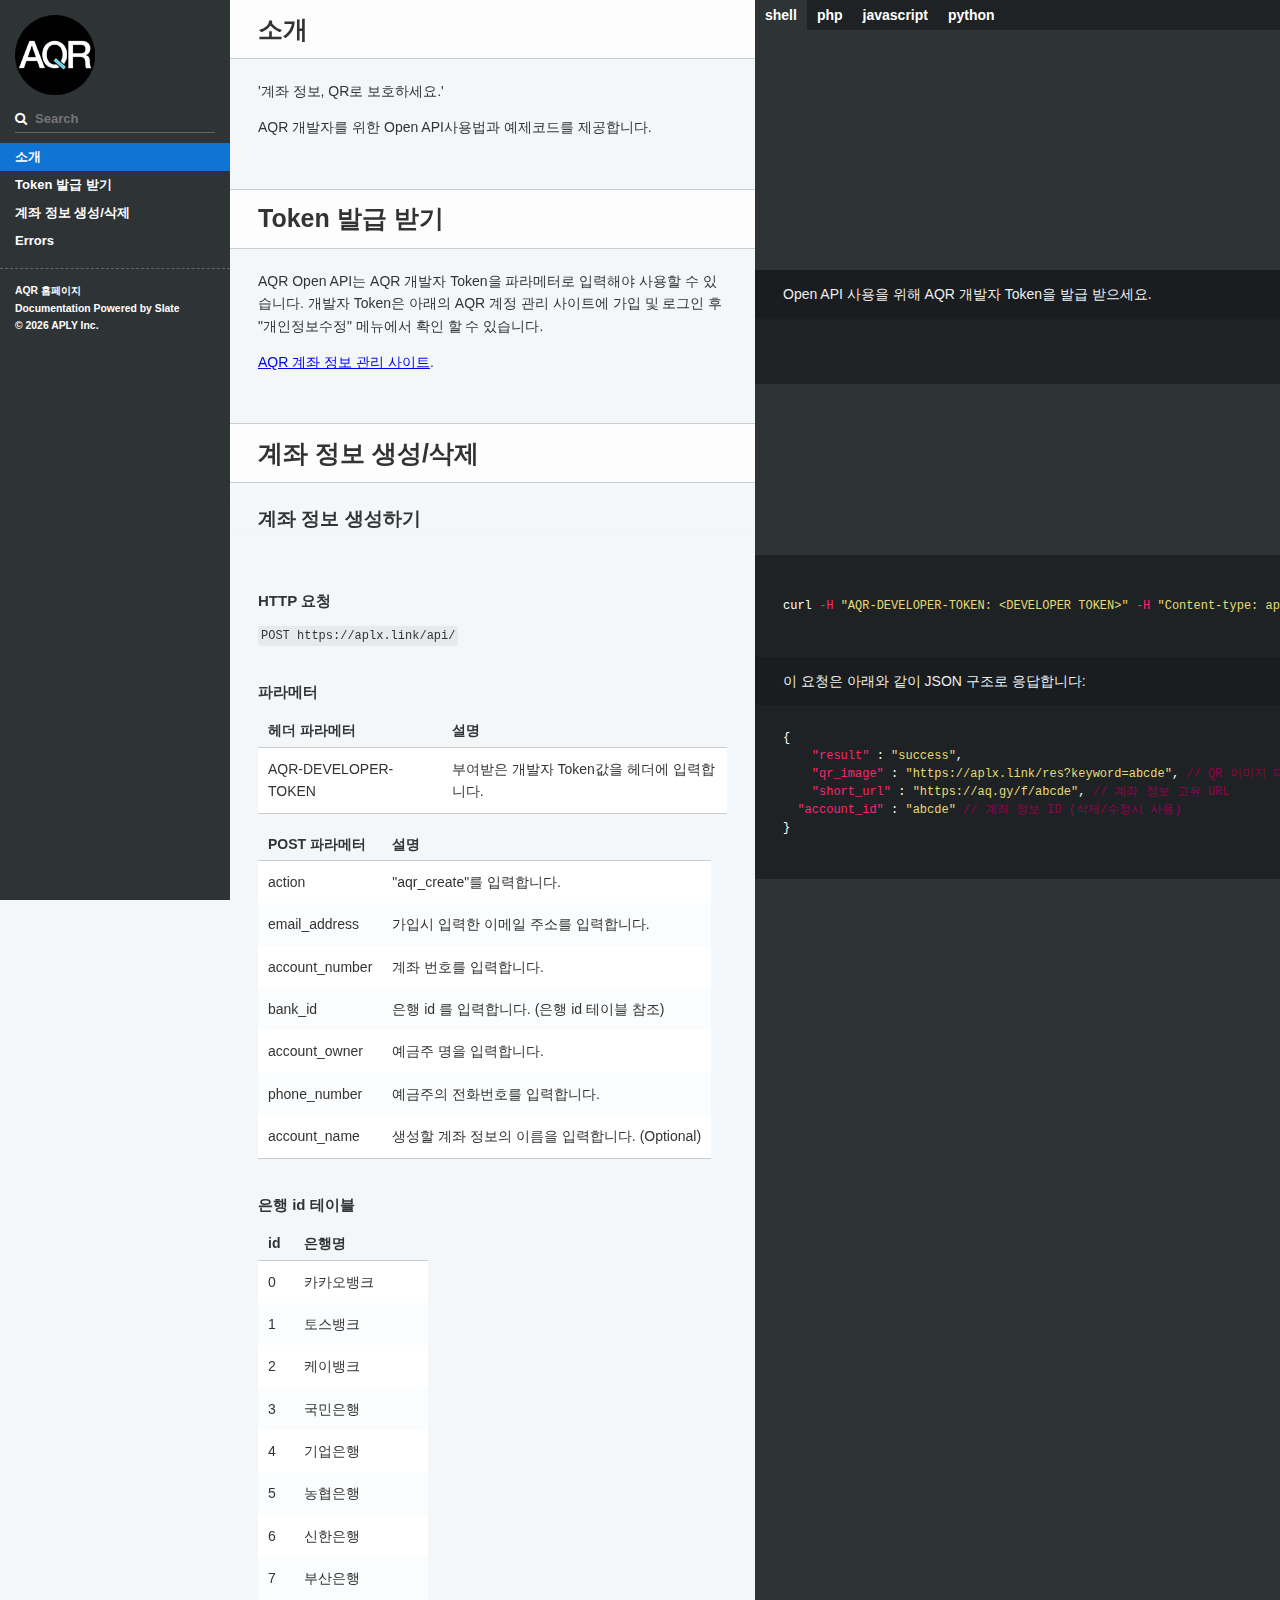
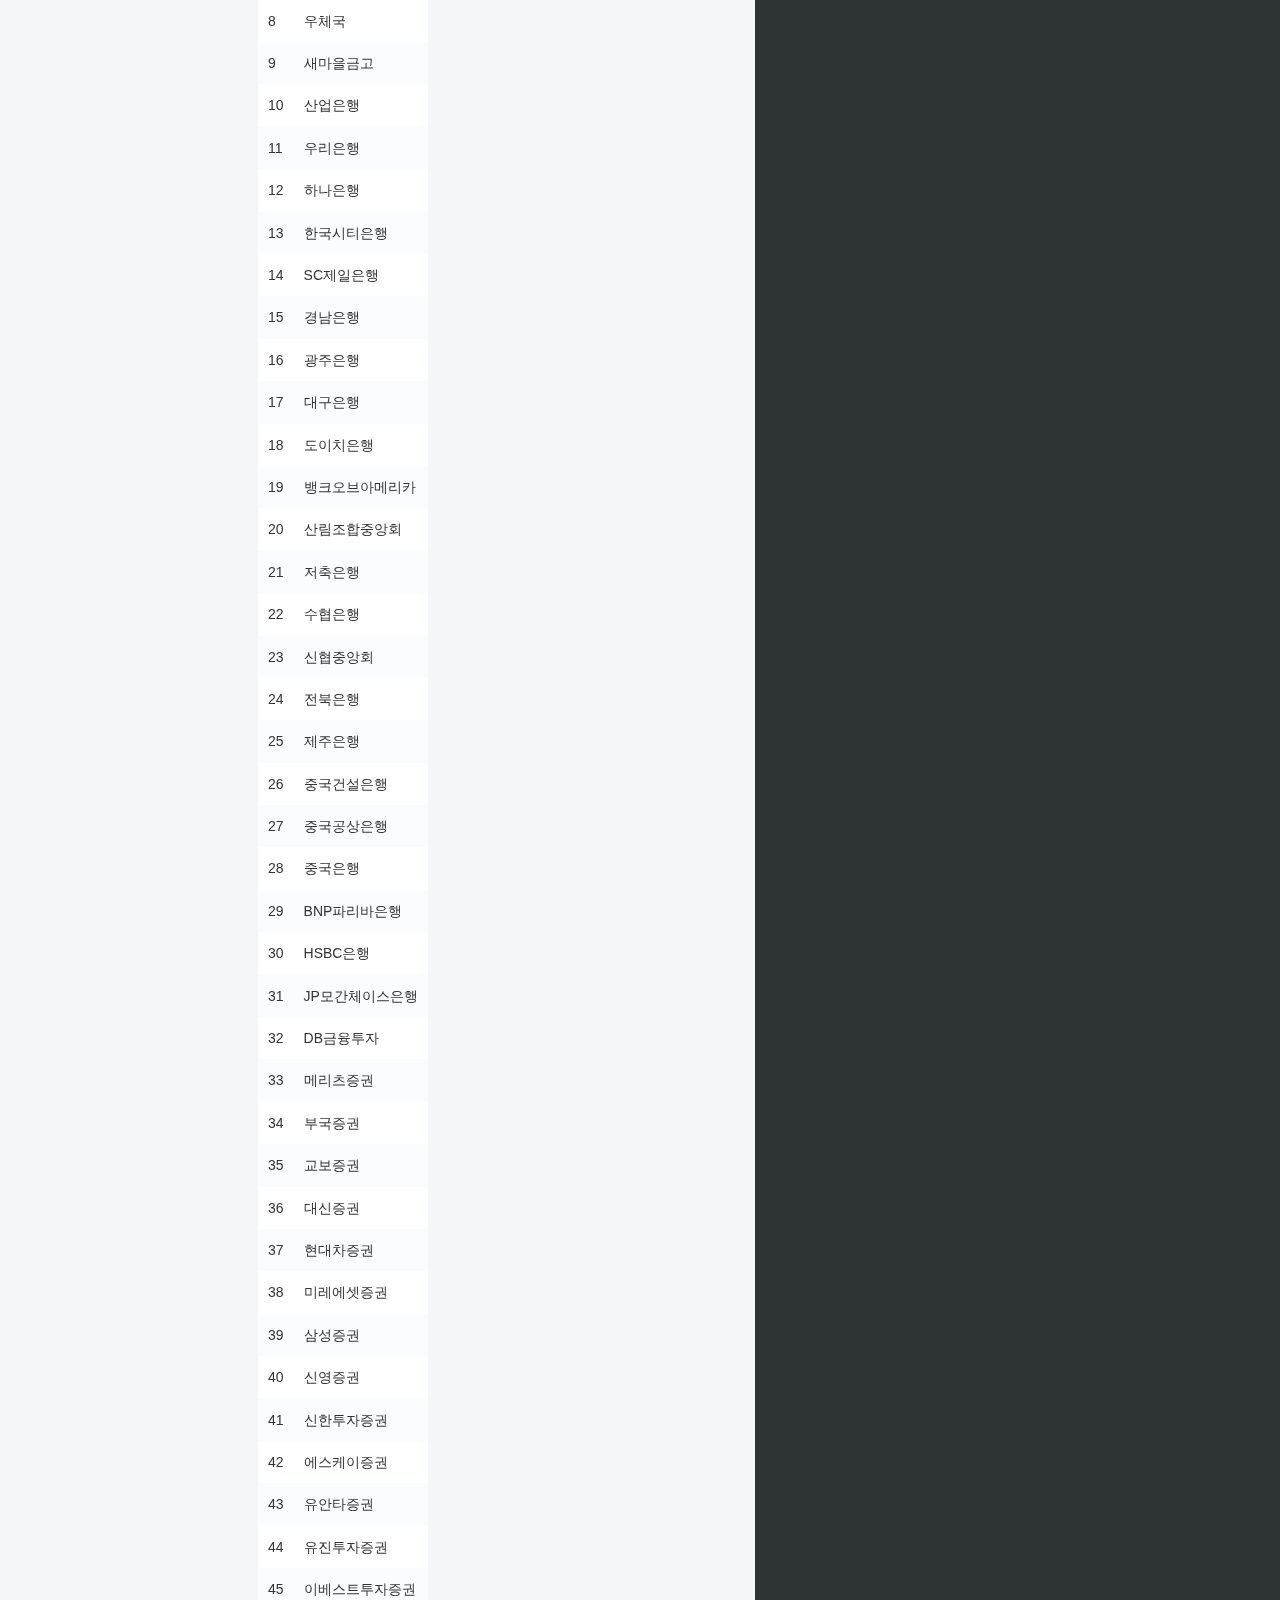
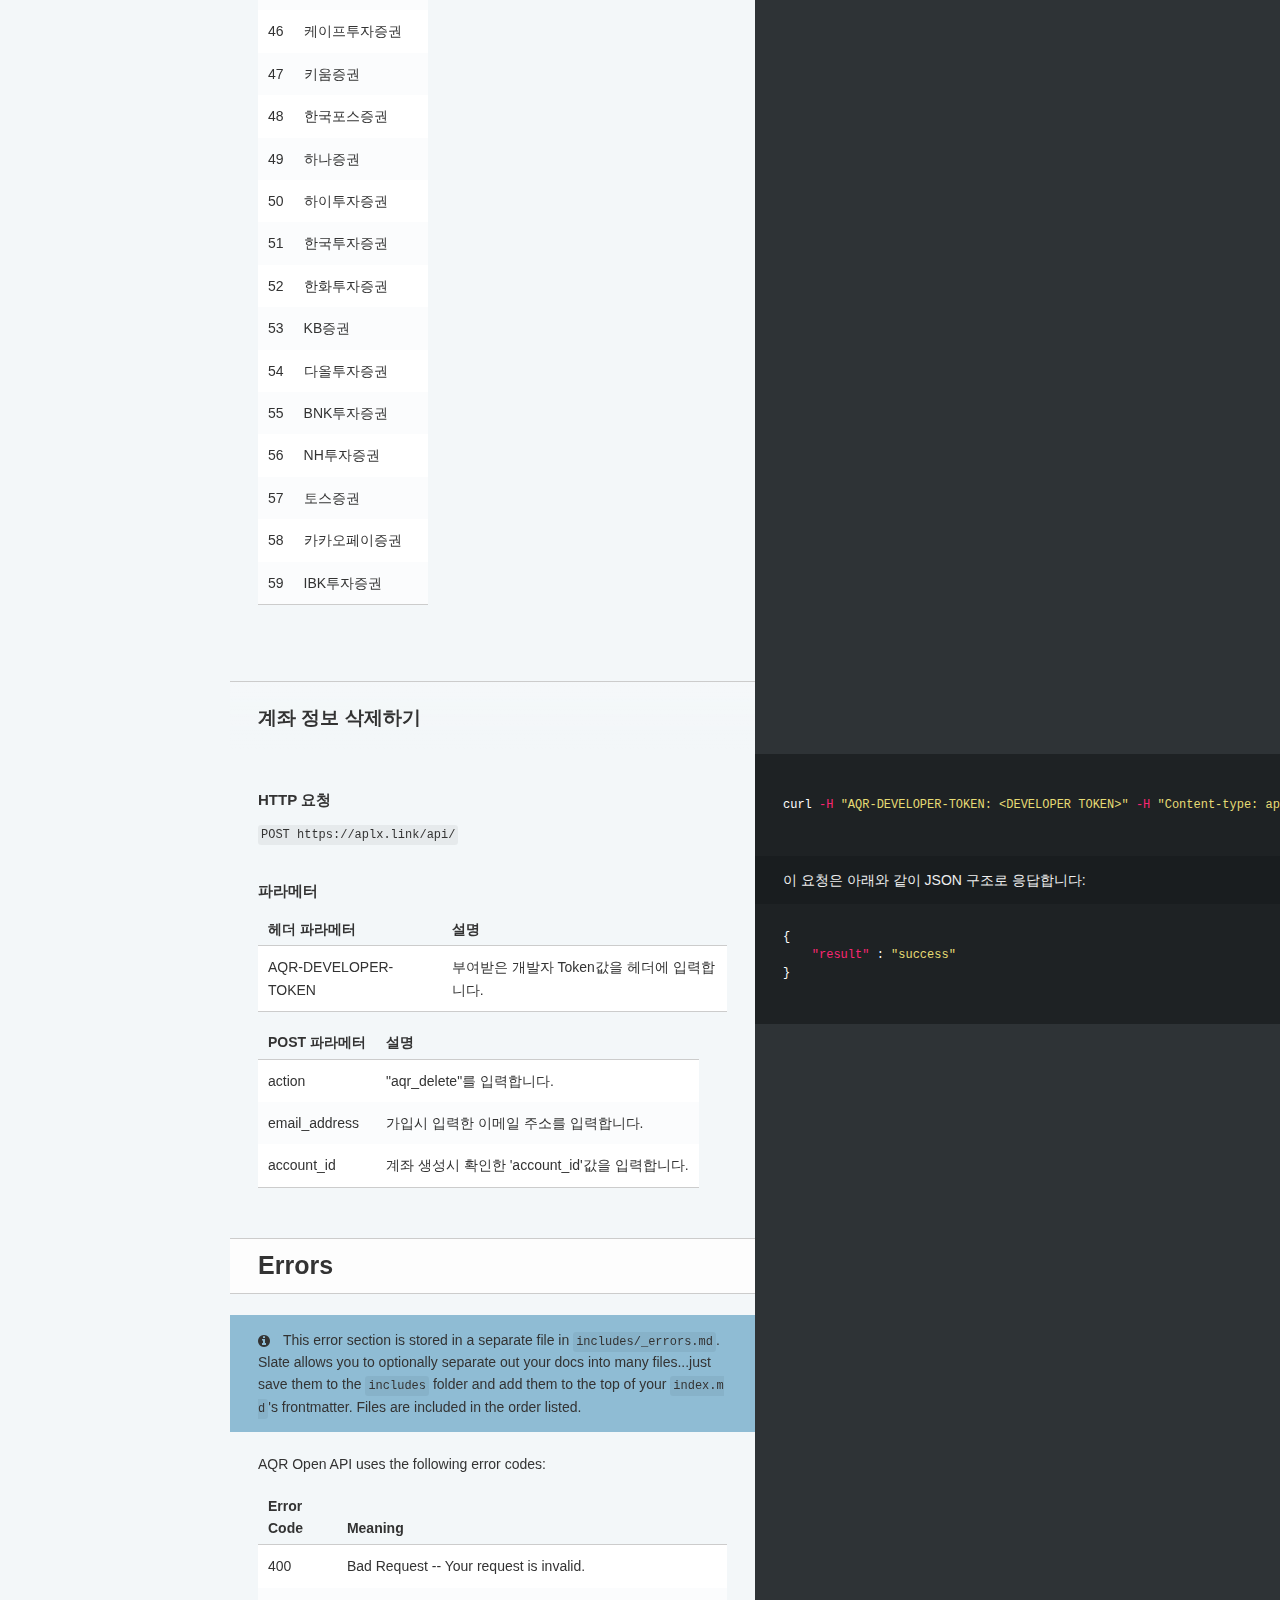
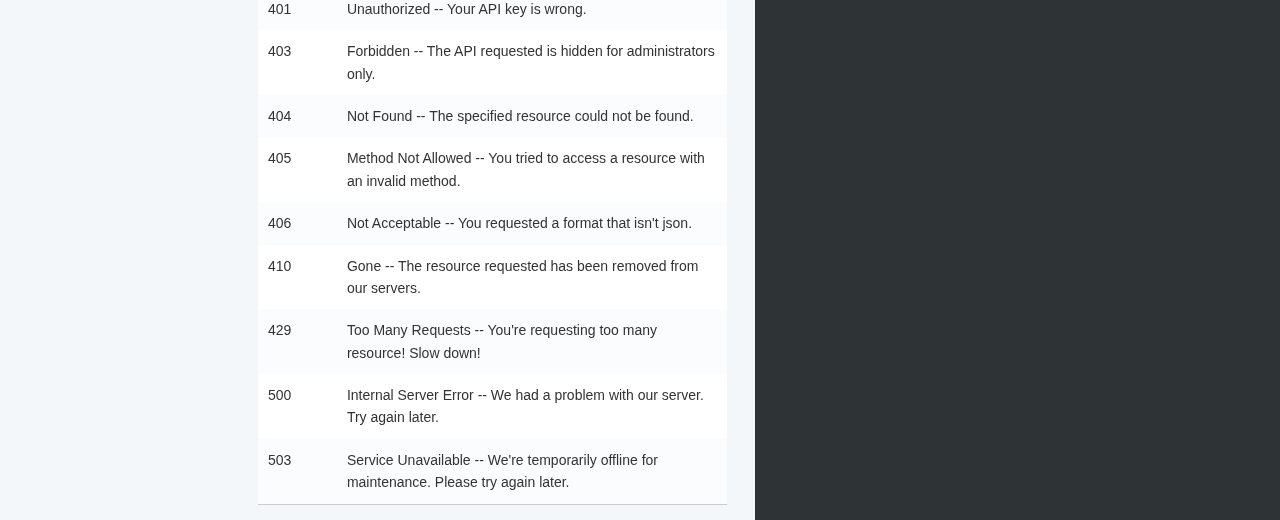
==== apis/index.html @ 47de0b02 "계좌정보 삭제 api 사용 방법 추가" ====
<!doctype html>
<html>
  <head>
    <meta charset="utf-8">
    <meta content="IE=edge,chrome=1" http-equiv="X-UA-Compatible">
    <meta name="viewport" content="width=device-width, initial-scale=1, maximum-scale=1">
    <title>AQR Open API Reference | AQR 오픈 API</title>

    <style media="screen">
      .highlight table td { padding: 5px; }
.highlight table pre { margin: 0; }
.highlight .gh {
  color: #999999;
}
.highlight .sr {
  color: #f6aa11;
}
.highlight .go {
  color: #888888;
}
.highlight .gp {
  color: #555555;
}
.highlight .gs {
}
.highlight .gu {
  color: #aaaaaa;
}
.highlight .nb {
  color: #f6aa11;
}
.highlight .cm {
  color: #75715e;
}
.highlight .cp {
  color: #75715e;
}
.highlight .c1 {
  color: #75715e;
}
.highlight .cs {
  color: #75715e;
}
.highlight .c, .highlight .ch, .highlight .cd, .highlight .cpf {
  color: #75715e;
}
.highlight .err {
  color: #960050;
}
.highlight .gr {
  color: #960050;
}
.highlight .gt {
  color: #960050;
}
.highlight .gd {
  color: #49483e;
}
.highlight .gi {
  color: #49483e;
}
.highlight .ge {
  color: #49483e;
}
.highlight .kc {
  color: #66d9ef;
}
.highlight .kd {
  color: #66d9ef;
}
.highlight .kr {
  color: #66d9ef;
}
.highlight .no {
  color: #66d9ef;
}
.highlight .kt {
  color: #66d9ef;
}
.highlight .mf {
  color: #ae81ff;
}
.highlight .mh {
  color: #ae81ff;
}
.highlight .il {
  color: #ae81ff;
}
.highlight .mi {
  color: #ae81ff;
}
.highlight .mo {
  color: #ae81ff;
}
.highlight .m, .highlight .mb, .highlight .mx {
  color: #ae81ff;
}
.highlight .sc {
  color: #ae81ff;
}
.highlight .se {
  color: #ae81ff;
}
.highlight .ss {
  color: #ae81ff;
}
.highlight .sd {
  color: #e6db74;
}
.highlight .s2 {
  color: #e6db74;
}
.highlight .sb {
  color: #e6db74;
}
.highlight .sh {
  color: #e6db74;
}
.highlight .si {
  color: #e6db74;
}
.highlight .sx {
  color: #e6db74;
}
.highlight .s1 {
  color: #e6db74;
}
.highlight .s, .highlight .sa, .highlight .dl {
  color: #e6db74;
}
.highlight .na {
  color: #a6e22e;
}
.highlight .nc {
  color: #a6e22e;
}
.highlight .nd {
  color: #a6e22e;
}
.highlight .ne {
  color: #a6e22e;
}
.highlight .nf, .highlight .fm {
  color: #a6e22e;
}
.highlight .vc {
  color: #ffffff;
}
.highlight .nn {
  color: #ffffff;
}
.highlight .ni {
  color: #ffffff;
}
.highlight .bp {
  color: #ffffff;
}
.highlight .vg {
  color: #ffffff;
}
.highlight .vi {
  color: #ffffff;
}
.highlight .nv, .highlight .vm {
  color: #ffffff;
}
.highlight .w {
  color: #ffffff;
}
.highlight {
  color: #ffffff;
}
.highlight .n, .highlight .py, .highlight .nx {
  color: #ffffff;
}
.highlight .nl {
  color: #f92672;
}
.highlight .ow {
  color: #f92672;
}
.highlight .nt {
  color: #f92672;
}
.highlight .k, .highlight .kv {
  color: #f92672;
}
.highlight .kn {
  color: #f92672;
}
.highlight .kp {
  color: #f92672;
}
.highlight .o {
  color: #f92672;
}
    </style>
    <style media="print">
      * {
        -webkit-transition:none!important;
        transition:none!important;
      }
      .highlight table td { padding: 5px; }
.highlight table pre { margin: 0; }
.highlight, .highlight .w {
  color: #586e75;
}
.highlight .err {
  color: #002b36;
  background-color: #dc322f;
}
.highlight .c, .highlight .ch, .highlight .cd, .highlight .cm, .highlight .cpf, .highlight .c1, .highlight .cs {
  color: #657b83;
}
.highlight .cp {
  color: #b58900;
}
.highlight .nt {
  color: #b58900;
}
.highlight .o, .highlight .ow {
  color: #93a1a1;
}
.highlight .p, .highlight .pi {
  color: #93a1a1;
}
.highlight .gi {
  color: #859900;
}
.highlight .gd {
  color: #dc322f;
}
.highlight .gh {
  color: #268bd2;
  background-color: #002b36;
  font-weight: bold;
}
.highlight .k, .highlight .kn, .highlight .kp, .highlight .kr, .highlight .kv {
  color: #6c71c4;
}
.highlight .kc {
  color: #cb4b16;
}
.highlight .kt {
  color: #cb4b16;
}
.highlight .kd {
  color: #cb4b16;
}
.highlight .s, .highlight .sb, .highlight .sc, .highlight .dl, .highlight .sd, .highlight .s2, .highlight .sh, .highlight .sx, .highlight .s1 {
  color: #859900;
}
.highlight .sa {
  color: #6c71c4;
}
.highlight .sr {
  color: #2aa198;
}
.highlight .si {
  color: #d33682;
}
.highlight .se {
  color: #d33682;
}
.highlight .nn {
  color: #b58900;
}
.highlight .nc {
  color: #b58900;
}
.highlight .no {
  color: #b58900;
}
.highlight .na {
  color: #268bd2;
}
.highlight .m, .highlight .mb, .highlight .mf, .highlight .mh, .highlight .mi, .highlight .il, .highlight .mo, .highlight .mx {
  color: #859900;
}
.highlight .ss {
  color: #859900;
}
    </style>
    <link href="stylesheets/screen-ad100b18.css" rel="stylesheet" media="screen" />
    <link href="stylesheets/print-953e3353.css" rel="stylesheet" media="print" />
      <script src="javascripts/all-b12a2749.js"></script>

  </head>

  <body class="index" data-languages="[&quot;shell&quot;,&quot;php&quot;,&quot;javascript&quot;,&quot;python&quot;]">
    <a href="#" id="nav-button">
      <span>
        NAV
        <img src="images/navbar-cad8cdcb.png" alt="" />
      </span>
    </a>
    <div class="toc-wrapper">
      <img src="images/logo-a0830f91.png" class="logo" alt="" />
        <div class="lang-selector">
              <a href="#" data-language-name="shell">shell</a>
              <a href="#" data-language-name="php">php</a>
              <a href="#" data-language-name="javascript">javascript</a>
              <a href="#" data-language-name="python">python</a>
        </div>
        <div class="search">
          <input type="text" class="search" id="input-search" placeholder="Search">
        </div>
        <ul class="search-results"></ul>
      <ul id="toc" class="toc-list-h1">
          <li>
            <a href="#fa255f0ccc" class="toc-h1 toc-link" data-title="소개">소개</a>
          </li>
          <li>
            <a href="#token" class="toc-h1 toc-link" data-title="Token 발급 받기">Token 발급 받기</a>
          </li>
          <li>
            <a href="#20db1de88c" class="toc-h1 toc-link" data-title="계좌 정보 생성/삭제">계좌 정보 생성/삭제</a>
              <ul class="toc-list-h2">
                  <li>
                    <a href="#e509655454" class="toc-h2 toc-link" data-title="계좌 정보 생성하기">계좌 정보 생성하기</a>
                  </li>
                  <li>
                    <a href="#5f5c3ab7d2" class="toc-h2 toc-link" data-title="계좌 정보 삭제하기">계좌 정보 삭제하기</a>
                  </li>
              </ul>
          </li>
          <li>
            <a href="#errors" class="toc-h1 toc-link" data-title="Errors">Errors</a>
          </li>
      </ul>
        <ul class="toc-footer">
            <li><a href='https://aqr.aplx.link'>AQR 홈페이지</a></li>
            <li><a href='https://github.com/lord/slate'>Documentation Powered by Slate</a></li>
            <li>© <script>var cYear=(new Date()).getFullYear();document.write(cYear);</script> APLY Inc.</li>
        </ul>
    </div>
    <div class="page-wrapper">
      <div class="dark-box"></div>
      <div class="content">
        <h1 id='fa255f0ccc'>소개</h1>
<p>&#39;계좌 정보, QR로 보호하세요.&#39;</p>

<p>AQR 개발자를 위한 Open API사용법과 예제코드를 제공합니다.</p>
<h1 id='token'>Token 발급 받기</h1>
<blockquote>
<p>Open API 사용을 위해 AQR 개발자 Token을 발급 받으세요.</p>
</blockquote>
<div class="highlight"><pre class="highlight shell tab-shell"><code>
</code></pre></div><div class="highlight"><pre class="highlight php tab-php"><code>
</code></pre></div><div class="highlight"><pre class="highlight javascript tab-javascript"><code>
</code></pre></div><div class="highlight"><pre class="highlight python tab-python"><code>
</code></pre></div>
<blockquote>
</blockquote>

<p>AQR Open API는 AQR 개발자 Token을 파라메터로 입력해야 사용할 수 있습니다.
개발자 Token은 아래의 AQR 계정 관리 사이트에 가입 및 로그인 후 &quot;개인정보수정&quot; 메뉴에서 확인 할 수 있습니다.</p>

<p><a href="https://aplx.link/manager">AQR 계좌 정보 관리 사이트</a>.</p>
<h1 id='20db1de88c'>계좌 정보 생성/삭제</h1><h2 id='e509655454'>계좌 정보 생성하기</h2><div class="highlight"><pre class="highlight shell tab-shell"><code>
curl <span class="nt">-H</span> <span class="s2">"AQR-DEVELOPER-TOKEN: &lt;DEVELOPER TOKEN&gt;"</span> <span class="nt">-H</span> <span class="s2">"Content-type: application/x-www-form-urlencoded"</span> <span class="nt">-X</span> POST <span class="nt">-d</span> <span class="s1">'email_address=&lt;EMAILID&gt;&amp;account_number=1234567894321&amp;bank_id=1&amp;account_owner=&lt;OWNER NAME&gt;&amp;phone_number=01012341234&amp;account_name=&lt;ACCOUNT NAME&gt;&amp;action=aqr_create'</span> https://aplx.link/api/

</code></pre></div><div class="highlight"><pre class="highlight php tab-php"><code>
<span class="nv">$body</span><span class="p">[</span><span class="s1">'email_address'</span><span class="p">]</span> <span class="o">=</span> <span class="s1">'&lt;EMAILID&gt;'</span><span class="p">;</span>
<span class="nv">$body</span><span class="p">[</span><span class="s1">'account_number'</span><span class="p">]</span> <span class="o">=</span> <span class="s1">'1234567894321'</span><span class="p">;</span>
<span class="nv">$body</span><span class="p">[</span><span class="s1">'bank_id'</span><span class="p">]</span> <span class="o">=</span> <span class="s1">'1'</span><span class="p">;</span>
<span class="nv">$body</span><span class="p">[</span><span class="s1">'account_owner'</span><span class="p">]</span> <span class="o">=</span> <span class="s1">'&lt;OWNER NAME&gt;'</span><span class="p">;</span>
<span class="nv">$body</span><span class="p">[</span><span class="s1">'phone_number'</span><span class="p">]</span> <span class="o">=</span> <span class="s1">'01012341234'</span><span class="p">;</span>
<span class="nv">$body</span><span class="p">[</span><span class="s1">'account_name'</span><span class="p">]</span> <span class="o">=</span> <span class="s1">'&lt;ACCOUNT NAME&gt;'</span><span class="p">;</span>
<span class="nv">$body</span><span class="p">[</span><span class="s1">'action'</span><span class="p">]</span> <span class="o">=</span> <span class="s1">'aqr_create'</span><span class="p">;</span>

<span class="nv">$headers</span> <span class="o">=</span> <span class="k">array</span><span class="p">(</span>
        <span class="s1">'Content-Type: application/x-www-form-urlencoded'</span><span class="p">,</span>
        <span class="s1">'AQR-DEVELOPER-TOKEN: &lt;DEVELOPER TOKEN&gt;'</span>
<span class="p">);</span>

<span class="nv">$ch</span> <span class="o">=</span> <span class="nb">curl_init</span><span class="p">();</span>
<span class="nb">curl_setopt</span><span class="p">(</span><span class="nv">$ch</span><span class="p">,</span> <span class="no">CURLOPT_URL</span><span class="p">,</span> <span class="s1">'https://aplx.link/api/'</span><span class="p">);</span>
<span class="nb">curl_setopt</span><span class="p">(</span><span class="nv">$ch</span><span class="p">,</span> <span class="no">CURLOPT_HTTPHEADER</span><span class="p">,</span>  <span class="nv">$headers</span><span class="p">);</span>
<span class="nb">curl_setopt</span><span class="p">(</span><span class="nv">$ch</span><span class="p">,</span> <span class="no">CURLOPT_POST</span><span class="p">,</span>    <span class="kc">true</span><span class="p">);</span>
<span class="nb">curl_setopt</span><span class="p">(</span><span class="nv">$ch</span><span class="p">,</span> <span class="no">CURLOPT_RETURNTRANSFER</span><span class="p">,</span> <span class="kc">true</span><span class="p">);</span>
<span class="nb">curl_setopt</span><span class="p">(</span><span class="nv">$ch</span><span class="p">,</span> <span class="no">CURLOPT_SSL_VERIFYPEER</span><span class="p">,</span> <span class="kc">false</span><span class="p">);</span>
<span class="nb">curl_setopt</span><span class="p">(</span><span class="nv">$ch</span><span class="p">,</span> <span class="no">CURLOPT_POSTFIELDS</span><span class="p">,</span><span class="nb">http_build_query</span><span class="p">(</span><span class="nv">$body</span><span class="p">));</span>
<span class="nv">$response</span> <span class="o">=</span> <span class="nb">curl_exec</span><span class="p">(</span><span class="nv">$ch</span><span class="p">);</span>
<span class="c1">//$json_list= json_decode($response, true);</span>
<span class="nb">curl_close</span><span class="p">(</span><span class="nv">$ch</span><span class="p">);</span>

<span class="k">echo</span> <span class="nv">$response</span><span class="p">;</span>

</code></pre></div><div class="highlight"><pre class="highlight javascript tab-javascript"><code>
<span class="kd">var</span> <span class="nx">formdata</span> <span class="o">=</span> <span class="k">new</span> <span class="nx">FormData</span><span class="p">();</span>
<span class="nx">formdata</span><span class="p">.</span><span class="nx">append</span><span class="p">(</span><span class="dl">"</span><span class="s2">email_address</span><span class="dl">"</span><span class="p">,</span> <span class="dl">"</span><span class="s2">&lt;EMAILID&gt;</span><span class="dl">"</span><span class="p">);</span>
<span class="nx">formdata</span><span class="p">.</span><span class="nx">append</span><span class="p">(</span><span class="dl">"</span><span class="s2">account_number</span><span class="dl">"</span><span class="p">,</span> <span class="dl">"</span><span class="s2">123456789432</span><span class="dl">"</span><span class="p">);</span>
<span class="nx">formdata</span><span class="p">.</span><span class="nx">append</span><span class="p">(</span><span class="dl">"</span><span class="s2">bank_id</span><span class="dl">"</span><span class="p">,</span> <span class="dl">"</span><span class="s2">1</span><span class="dl">"</span><span class="p">);</span>
<span class="nx">formdata</span><span class="p">.</span><span class="nx">append</span><span class="p">(</span><span class="dl">"</span><span class="s2">account_owner</span><span class="dl">"</span><span class="p">,</span> <span class="dl">"</span><span class="s2">&lt;OWNER NAME&gt;</span><span class="dl">"</span><span class="p">);</span>
<span class="nx">formdata</span><span class="p">.</span><span class="nx">append</span><span class="p">(</span><span class="dl">"</span><span class="s2">phone_number</span><span class="dl">"</span><span class="p">,</span> <span class="dl">"</span><span class="s2">01012341234</span><span class="dl">"</span><span class="p">);</span>
<span class="nx">formdata</span><span class="p">.</span><span class="nx">append</span><span class="p">(</span><span class="dl">"</span><span class="s2">account_name</span><span class="dl">"</span><span class="p">,</span> <span class="dl">"</span><span class="s2">&lt;ACCOUNT NAME&gt;</span><span class="dl">"</span><span class="p">);</span>
<span class="nx">formdata</span><span class="p">.</span><span class="nx">append</span><span class="p">(</span><span class="dl">"</span><span class="s2">action</span><span class="dl">"</span><span class="p">,</span> <span class="dl">"</span><span class="s2">aqr_create</span><span class="dl">"</span><span class="p">);</span>

<span class="nx">$</span><span class="p">.</span><span class="nx">ajax</span><span class="p">({</span><span class="na">url</span> <span class="p">:</span> <span class="dl">"</span><span class="s2">https://aplx.link/api/</span><span class="dl">"</span><span class="p">,</span>
       <span class="na">dataType</span> <span class="p">:</span> <span class="dl">"</span><span class="s2">json</span><span class="dl">"</span><span class="p">,</span>
       <span class="na">contentType</span> <span class="p">:</span> <span class="dl">"</span><span class="s2">application/x-www-form-urlencoded</span><span class="dl">"</span><span class="p">,</span>
       <span class="na">crossDomain</span><span class="p">:</span> <span class="kc">true</span><span class="p">,</span>
       <span class="na">cache</span> <span class="p">:</span> <span class="kc">false</span><span class="p">,</span>
       <span class="na">data</span> <span class="p">:</span> <span class="nx">formdata</span><span class="p">,</span>
       <span class="na">type</span> <span class="p">:</span> <span class="dl">"</span><span class="s2">POST</span><span class="dl">"</span><span class="p">,</span>
       <span class="na">async</span><span class="p">:</span> <span class="kc">false</span><span class="p">,</span>
       <span class="na">beforeSend</span><span class="p">:</span> <span class="kd">function</span><span class="p">(</span><span class="nx">request</span><span class="p">)</span> <span class="p">{</span>
          <span class="nx">request</span><span class="p">.</span><span class="nx">setRequestHeader</span><span class="p">(</span><span class="dl">"</span><span class="s2">AQR-DEVELOPER-TOKEN</span><span class="dl">"</span><span class="p">,</span> <span class="dl">"</span><span class="s2">&lt;DEVELOPER TOKEN&gt;</span><span class="dl">"</span><span class="p">);</span>
        <span class="p">},</span>
       <span class="na">success</span> <span class="p">:</span> <span class="kd">function</span><span class="p">(</span><span class="nx">r</span><span class="p">)</span> <span class="p">{</span>
         <span class="nx">console</span><span class="p">.</span><span class="nx">log</span><span class="p">(</span><span class="nx">JSON</span><span class="p">.</span><span class="nx">stringify</span><span class="p">(</span><span class="nx">r</span><span class="p">));</span>
         <span class="k">if</span><span class="p">(</span><span class="nx">r</span><span class="p">.</span><span class="nx">result</span> <span class="o">==</span> <span class="dl">"</span><span class="s2">success</span><span class="dl">"</span><span class="p">)</span> <span class="p">{</span>
           <span class="c1">//r.data</span>
         <span class="p">}</span>
       <span class="p">},</span>
       <span class="na">error</span><span class="p">:</span><span class="kd">function</span><span class="p">(</span><span class="nx">request</span><span class="p">,</span><span class="nx">status</span><span class="p">,</span><span class="nx">error</span><span class="p">){</span>
           <span class="nx">alert</span><span class="p">(</span><span class="dl">"</span><span class="s2">code:</span><span class="dl">"</span><span class="o">+</span><span class="nx">request</span><span class="p">.</span><span class="nx">status</span><span class="o">+</span><span class="dl">"</span><span class="se">\n</span><span class="dl">"</span><span class="o">+</span><span class="dl">"</span><span class="s2">message:</span><span class="dl">"</span><span class="o">+</span><span class="nx">request</span><span class="p">.</span><span class="nx">responseText</span><span class="o">+</span><span class="dl">"</span><span class="se">\n</span><span class="dl">"</span><span class="o">+</span><span class="dl">"</span><span class="s2">error:</span><span class="dl">"</span><span class="o">+</span><span class="nx">error</span><span class="p">);</span>
       <span class="p">}</span>
<span class="p">});</span>

</code></pre></div><div class="highlight"><pre class="highlight python tab-python"><code>
<span class="kn">import</span> <span class="nn">requests</span>
<span class="n">headers</span> <span class="o">=</span> <span class="p">{</span>
    <span class="s">'Content-Type'</span><span class="p">:</span> <span class="s">'application/x-www-form-urlencoded'</span><span class="p">,</span>
    <span class="s">'AQR-DEVELOPER-TOKEN'</span> <span class="p">:</span> <span class="s">'&lt;DEVELOPER TOKEN&gt;'</span>
<span class="p">}</span>
<span class="n">data</span> <span class="o">=</span> <span class="s">"email_address=&lt;EMAILID&gt;&amp;account_number=1234567894321&amp;bank_id=1&amp;account_owner=&lt;OWNER NAME&gt;&amp;phone_number=01012341234&amp;account_name=&lt;ACCOUNT NAME&gt;&amp;action=aqr_create"</span>
<span class="n">url</span> <span class="o">=</span> <span class="s">'https://aplx.link/api/'</span>
<span class="n">response</span> <span class="o">=</span> <span class="n">requests</span><span class="p">.</span><span class="n">post</span><span class="p">(</span><span class="n">url</span><span class="p">,</span> <span class="n">headers</span><span class="o">=</span><span class="n">headers</span><span class="p">,</span>
                         <span class="n">data</span><span class="o">=</span><span class="n">data</span><span class="p">)</span>
<span class="n">response</span><span class="p">.</span><span class="n">raise_for_status</span><span class="p">()</span>
<span class="s">'response.json()


</span></code></pre></div>
<blockquote>
<p>이 요청은 아래와 같이 JSON 구조로 응답합니다:</p>
</blockquote>
<div class="highlight"><pre class="highlight json tab-json"><code><span class="p">{</span><span class="w"> 
    </span><span class="nl">"result"</span><span class="w"> </span><span class="p">:</span><span class="w"> </span><span class="s2">"success"</span><span class="p">,</span><span class="w"> 
    </span><span class="nl">"qr_image"</span><span class="w"> </span><span class="p">:</span><span class="w"> </span><span class="s2">"https://aplx.link/res?keyword=abcde"</span><span class="p">,</span><span class="w"> </span><span class="err">//</span><span class="w"> </span><span class="err">QR</span><span class="w"> </span><span class="err">이미지</span><span class="w"> </span><span class="err">다운로드</span><span class="w"> </span><span class="err">경로</span><span class="w">
    </span><span class="nl">"short_url"</span><span class="w"> </span><span class="p">:</span><span class="w"> </span><span class="s2">"https://aq.gy/f/abcde"</span><span class="p">,</span><span class="w"> </span><span class="err">//</span><span class="w"> </span><span class="err">계좌</span><span class="w"> </span><span class="err">정보</span><span class="w"> </span><span class="err">고유</span><span class="w"> </span><span class="err">URL</span><span class="w">
  </span><span class="nl">"account_id"</span><span class="w"> </span><span class="p">:</span><span class="w"> </span><span class="s2">"abcde"</span><span class="w"> </span><span class="err">//</span><span class="w"> </span><span class="err">계좌</span><span class="w"> </span><span class="err">정보</span><span class="w"> </span><span class="err">ID</span><span class="w"> </span><span class="err">(삭제/수정시</span><span class="w"> </span><span class="err">사용)</span><span class="w">
</span><span class="p">}</span><span class="w">

</span></code></pre></div><h3 id='http'>HTTP 요청</h3>
<p><code>POST https://aplx.link/api/</code></p>
<h3 id='fcb1c7c88c'>파라메터</h3>
<table><thead>
<tr>
<th>헤더 파라메터</th>
<th>설명</th>
</tr>
</thead><tbody>
<tr>
<td>AQR-DEVELOPER-TOKEN</td>
<td>부여받은 개발자 Token값을 헤더에 입력합니다.</td>
</tr>
</tbody></table>

<table><thead>
<tr>
<th>POST 파라메터</th>
<th>설명</th>
</tr>
</thead><tbody>
<tr>
<td>action</td>
<td>&quot;aqr_create&quot;를 입력합니다.</td>
</tr>
<tr>
<td>email_address</td>
<td>가입시 입력한 이메일 주소를 입력합니다.</td>
</tr>
<tr>
<td>account_number</td>
<td>계좌 번호를 입력합니다.</td>
</tr>
<tr>
<td>bank_id</td>
<td>은행 id 를 입력합니다. (은행 id 테이블 참조)</td>
</tr>
<tr>
<td>account_owner</td>
<td>예금주 명을 입력합니다.</td>
</tr>
<tr>
<td>phone_number</td>
<td>예금주의 전화번호를 입력합니다.</td>
</tr>
<tr>
<td>account_name</td>
<td>생성할 계좌 정보의 이름을 입력합니다. (Optional)</td>
</tr>
</tbody></table>
<h3 id='id'>은행 id 테이블</h3>
<table><thead>
<tr>
<th>id</th>
<th>은행명</th>
</tr>
</thead><tbody>
<tr>
<td>0</td>
<td>카카오뱅크</td>
</tr>
<tr>
<td>1</td>
<td>토스뱅크</td>
</tr>
<tr>
<td>2</td>
<td>케이뱅크</td>
</tr>
<tr>
<td>3</td>
<td>국민은행</td>
</tr>
<tr>
<td>4</td>
<td>기업은행</td>
</tr>
<tr>
<td>5</td>
<td>농협은행</td>
</tr>
<tr>
<td>6</td>
<td>신한은행</td>
</tr>
<tr>
<td>7</td>
<td>부산은행</td>
</tr>
<tr>
<td>8</td>
<td>우체국</td>
</tr>
<tr>
<td>9</td>
<td>새마을금고</td>
</tr>
<tr>
<td>10</td>
<td>산업은행</td>
</tr>
<tr>
<td>11</td>
<td>우리은행</td>
</tr>
<tr>
<td>12</td>
<td>하나은행</td>
</tr>
<tr>
<td>13</td>
<td>한국시티은행</td>
</tr>
<tr>
<td>14</td>
<td>SC제일은행</td>
</tr>
<tr>
<td>15</td>
<td>경남은행</td>
</tr>
<tr>
<td>16</td>
<td>광주은행</td>
</tr>
<tr>
<td>17</td>
<td>대구은행</td>
</tr>
<tr>
<td>18</td>
<td>도이치은행</td>
</tr>
<tr>
<td>19</td>
<td>뱅크오브아메리카</td>
</tr>
<tr>
<td>20</td>
<td>산림조합중앙회</td>
</tr>
<tr>
<td>21</td>
<td>저축은행</td>
</tr>
<tr>
<td>22</td>
<td>수협은행</td>
</tr>
<tr>
<td>23</td>
<td>신협중앙회</td>
</tr>
<tr>
<td>24</td>
<td>전북은행</td>
</tr>
<tr>
<td>25</td>
<td>제주은행</td>
</tr>
<tr>
<td>26</td>
<td>중국건설은행</td>
</tr>
<tr>
<td>27</td>
<td>중국공상은행</td>
</tr>
<tr>
<td>28</td>
<td>중국은행</td>
</tr>
<tr>
<td>29</td>
<td>BNP파리바은행</td>
</tr>
<tr>
<td>30</td>
<td>HSBC은행</td>
</tr>
<tr>
<td>31</td>
<td>JP모간체이스은행</td>
</tr>
<tr>
<td>32</td>
<td>DB금융투자</td>
</tr>
<tr>
<td>33</td>
<td>메리츠증권</td>
</tr>
<tr>
<td>34</td>
<td>부국증권</td>
</tr>
<tr>
<td>35</td>
<td>교보증권</td>
</tr>
<tr>
<td>36</td>
<td>대신증권</td>
</tr>
<tr>
<td>37</td>
<td>현대차증권</td>
</tr>
<tr>
<td>38</td>
<td>미레에셋증권</td>
</tr>
<tr>
<td>39</td>
<td>삼성증권</td>
</tr>
<tr>
<td>40</td>
<td>신영증권</td>
</tr>
<tr>
<td>41</td>
<td>신한투자증권</td>
</tr>
<tr>
<td>42</td>
<td>에스케이증권</td>
</tr>
<tr>
<td>43</td>
<td>유안타증권</td>
</tr>
<tr>
<td>44</td>
<td>유진투자증권</td>
</tr>
<tr>
<td>45</td>
<td>이베스트투자증권</td>
</tr>
<tr>
<td>46</td>
<td>케이프투자증권</td>
</tr>
<tr>
<td>47</td>
<td>키움증권</td>
</tr>
<tr>
<td>48</td>
<td>한국포스증권</td>
</tr>
<tr>
<td>49</td>
<td>하나증권</td>
</tr>
<tr>
<td>50</td>
<td>하이투자증권</td>
</tr>
<tr>
<td>51</td>
<td>한국투자증권</td>
</tr>
<tr>
<td>52</td>
<td>한화투자증권</td>
</tr>
<tr>
<td>53</td>
<td>KB증권</td>
</tr>
<tr>
<td>54</td>
<td>다올투자증권</td>
</tr>
<tr>
<td>55</td>
<td>BNK투자증권</td>
</tr>
<tr>
<td>56</td>
<td>NH투자증권</td>
</tr>
<tr>
<td>57</td>
<td>토스증권</td>
</tr>
<tr>
<td>58</td>
<td>카카오페이증권</td>
</tr>
<tr>
<td>59</td>
<td>IBK투자증권</td>
</tr>
</tbody></table>
<h2 id='5f5c3ab7d2'>계좌 정보 삭제하기</h2><div class="highlight"><pre class="highlight shell tab-shell"><code>
curl <span class="nt">-H</span> <span class="s2">"AQR-DEVELOPER-TOKEN: &lt;DEVELOPER TOKEN&gt;"</span> <span class="nt">-H</span> <span class="s2">"Content-type: application/x-www-form-urlencoded"</span> <span class="nt">-X</span> POST <span class="nt">-d</span> <span class="s1">'email_address=&lt;EMAILID&gt;&amp;account_id=abcde&amp;action=aqr_delete'</span> https://aplx.link/api/

</code></pre></div><div class="highlight"><pre class="highlight php tab-php"><code>
<span class="nv">$body</span><span class="p">[</span><span class="s1">'email_address'</span><span class="p">]</span> <span class="o">=</span> <span class="s1">'&lt;EMAILID&gt;'</span><span class="p">;</span>
<span class="nv">$body</span><span class="p">[</span><span class="s1">'account_id'</span><span class="p">]</span> <span class="o">=</span> <span class="s1">'abcde'</span><span class="p">;</span>
<span class="nv">$body</span><span class="p">[</span><span class="s1">'action'</span><span class="p">]</span> <span class="o">=</span> <span class="s1">'aqr_delete'</span><span class="p">;</span>

<span class="nv">$headers</span> <span class="o">=</span> <span class="k">array</span><span class="p">(</span>
        <span class="s1">'Content-Type: application/x-www-form-urlencoded'</span><span class="p">,</span>
        <span class="s1">'AQR-DEVELOPER-TOKEN: &lt;DEVELOPER TOKEN&gt;'</span>
<span class="p">);</span>

<span class="nv">$ch</span> <span class="o">=</span> <span class="nb">curl_init</span><span class="p">();</span>
<span class="nb">curl_setopt</span><span class="p">(</span><span class="nv">$ch</span><span class="p">,</span> <span class="no">CURLOPT_URL</span><span class="p">,</span> <span class="s1">'https://aplx.link/api/'</span><span class="p">);</span>
<span class="nb">curl_setopt</span><span class="p">(</span><span class="nv">$ch</span><span class="p">,</span> <span class="no">CURLOPT_HTTPHEADER</span><span class="p">,</span>  <span class="nv">$headers</span><span class="p">);</span>
<span class="nb">curl_setopt</span><span class="p">(</span><span class="nv">$ch</span><span class="p">,</span> <span class="no">CURLOPT_POST</span><span class="p">,</span>    <span class="kc">true</span><span class="p">);</span>
<span class="nb">curl_setopt</span><span class="p">(</span><span class="nv">$ch</span><span class="p">,</span> <span class="no">CURLOPT_RETURNTRANSFER</span><span class="p">,</span> <span class="kc">true</span><span class="p">);</span>
<span class="nb">curl_setopt</span><span class="p">(</span><span class="nv">$ch</span><span class="p">,</span> <span class="no">CURLOPT_SSL_VERIFYPEER</span><span class="p">,</span> <span class="kc">false</span><span class="p">);</span>
<span class="nb">curl_setopt</span><span class="p">(</span><span class="nv">$ch</span><span class="p">,</span> <span class="no">CURLOPT_POSTFIELDS</span><span class="p">,</span><span class="nb">http_build_query</span><span class="p">(</span><span class="nv">$body</span><span class="p">));</span>
<span class="nv">$response</span> <span class="o">=</span> <span class="nb">curl_exec</span><span class="p">(</span><span class="nv">$ch</span><span class="p">);</span>
<span class="c1">//$json_list= json_decode($response, true);</span>
<span class="nb">curl_close</span><span class="p">(</span><span class="nv">$ch</span><span class="p">);</span>

<span class="k">echo</span> <span class="nv">$response</span><span class="p">;</span>

</code></pre></div><div class="highlight"><pre class="highlight javascript tab-javascript"><code>
<span class="kd">var</span> <span class="nx">formdata</span> <span class="o">=</span> <span class="k">new</span> <span class="nx">FormData</span><span class="p">();</span>
<span class="nx">formdata</span><span class="p">.</span><span class="nx">append</span><span class="p">(</span><span class="dl">"</span><span class="s2">email_address</span><span class="dl">"</span><span class="p">,</span> <span class="dl">"</span><span class="s2">&lt;EMAILID&gt;</span><span class="dl">"</span><span class="p">);</span>
<span class="nx">formdata</span><span class="p">.</span><span class="nx">append</span><span class="p">(</span><span class="dl">"</span><span class="s2">account_id</span><span class="dl">"</span><span class="p">,</span> <span class="dl">"</span><span class="s2">abcde</span><span class="dl">"</span><span class="p">);</span>
<span class="nx">formdata</span><span class="p">.</span><span class="nx">append</span><span class="p">(</span><span class="dl">"</span><span class="s2">action</span><span class="dl">"</span><span class="p">,</span> <span class="dl">"</span><span class="s2">aqr_delete</span><span class="dl">"</span><span class="p">);</span>

<span class="nx">$</span><span class="p">.</span><span class="nx">ajax</span><span class="p">({</span><span class="na">url</span> <span class="p">:</span> <span class="dl">"</span><span class="s2">https://aplx.link/api/</span><span class="dl">"</span><span class="p">,</span>
       <span class="na">dataType</span> <span class="p">:</span> <span class="dl">"</span><span class="s2">json</span><span class="dl">"</span><span class="p">,</span>
       <span class="na">contentType</span> <span class="p">:</span> <span class="dl">"</span><span class="s2">application/x-www-form-urlencoded</span><span class="dl">"</span><span class="p">,</span>
       <span class="na">crossDomain</span><span class="p">:</span> <span class="kc">true</span><span class="p">,</span>
       <span class="na">cache</span> <span class="p">:</span> <span class="kc">false</span><span class="p">,</span>
       <span class="na">data</span> <span class="p">:</span> <span class="nx">formdata</span><span class="p">,</span>
       <span class="na">type</span> <span class="p">:</span> <span class="dl">"</span><span class="s2">POST</span><span class="dl">"</span><span class="p">,</span>
       <span class="na">async</span><span class="p">:</span> <span class="kc">false</span><span class="p">,</span>
       <span class="na">beforeSend</span><span class="p">:</span> <span class="kd">function</span><span class="p">(</span><span class="nx">request</span><span class="p">)</span> <span class="p">{</span>
          <span class="nx">request</span><span class="p">.</span><span class="nx">setRequestHeader</span><span class="p">(</span><span class="dl">"</span><span class="s2">AQR-DEVELOPER-TOKEN</span><span class="dl">"</span><span class="p">,</span> <span class="dl">"</span><span class="s2">&lt;DEVELOPER TOKEN&gt;</span><span class="dl">"</span><span class="p">);</span>
        <span class="p">},</span>
       <span class="na">success</span> <span class="p">:</span> <span class="kd">function</span><span class="p">(</span><span class="nx">r</span><span class="p">)</span> <span class="p">{</span>
         <span class="nx">console</span><span class="p">.</span><span class="nx">log</span><span class="p">(</span><span class="nx">JSON</span><span class="p">.</span><span class="nx">stringify</span><span class="p">(</span><span class="nx">r</span><span class="p">));</span>
         <span class="k">if</span><span class="p">(</span><span class="nx">r</span><span class="p">.</span><span class="nx">result</span> <span class="o">==</span> <span class="dl">"</span><span class="s2">success</span><span class="dl">"</span><span class="p">)</span> <span class="p">{</span>
           <span class="c1">//r.data</span>
         <span class="p">}</span>
       <span class="p">},</span>
       <span class="na">error</span><span class="p">:</span><span class="kd">function</span><span class="p">(</span><span class="nx">request</span><span class="p">,</span><span class="nx">status</span><span class="p">,</span><span class="nx">error</span><span class="p">){</span>
           <span class="nx">alert</span><span class="p">(</span><span class="dl">"</span><span class="s2">code:</span><span class="dl">"</span><span class="o">+</span><span class="nx">request</span><span class="p">.</span><span class="nx">status</span><span class="o">+</span><span class="dl">"</span><span class="se">\n</span><span class="dl">"</span><span class="o">+</span><span class="dl">"</span><span class="s2">message:</span><span class="dl">"</span><span class="o">+</span><span class="nx">request</span><span class="p">.</span><span class="nx">responseText</span><span class="o">+</span><span class="dl">"</span><span class="se">\n</span><span class="dl">"</span><span class="o">+</span><span class="dl">"</span><span class="s2">error:</span><span class="dl">"</span><span class="o">+</span><span class="nx">error</span><span class="p">);</span>
       <span class="p">}</span>
<span class="p">});</span>

</code></pre></div><div class="highlight"><pre class="highlight python tab-python"><code>
<span class="kn">import</span> <span class="nn">requests</span>
<span class="n">headers</span> <span class="o">=</span> <span class="p">{</span>
    <span class="s">'Content-Type'</span><span class="p">:</span> <span class="s">'application/x-www-form-urlencoded'</span><span class="p">,</span>
    <span class="s">'AQR-DEVELOPER-TOKEN'</span> <span class="p">:</span> <span class="s">'&lt;DEVELOPER TOKEN&gt;'</span>
<span class="p">}</span>
<span class="n">data</span> <span class="o">=</span> <span class="s">"email_address=&lt;EMAILID&gt;&amp;account_id=abcde&amp;action=aqr_delete"</span>
<span class="n">url</span> <span class="o">=</span> <span class="s">'https://aplx.link/api/'</span>
<span class="n">response</span> <span class="o">=</span> <span class="n">requests</span><span class="p">.</span><span class="n">post</span><span class="p">(</span><span class="n">url</span><span class="p">,</span> <span class="n">headers</span><span class="o">=</span><span class="n">headers</span><span class="p">,</span>
                         <span class="n">data</span><span class="o">=</span><span class="n">data</span><span class="p">)</span>
<span class="n">response</span><span class="p">.</span><span class="n">raise_for_status</span><span class="p">()</span>
<span class="s">'response.json()


</span></code></pre></div>
<blockquote>
<p>이 요청은 아래와 같이 JSON 구조로 응답합니다:</p>
</blockquote>
<div class="highlight"><pre class="highlight json tab-json"><code><span class="p">{</span><span class="w"> 
    </span><span class="nl">"result"</span><span class="w"> </span><span class="p">:</span><span class="w"> </span><span class="s2">"success"</span><span class="w">
</span><span class="p">}</span><span class="w">

</span></code></pre></div><h3 id='http-2'>HTTP 요청</h3>
<p><code>POST https://aplx.link/api/</code></p>
<h3 id='fcb1c7c88c-2'>파라메터</h3>
<table><thead>
<tr>
<th>헤더 파라메터</th>
<th>설명</th>
</tr>
</thead><tbody>
<tr>
<td>AQR-DEVELOPER-TOKEN</td>
<td>부여받은 개발자 Token값을 헤더에 입력합니다.</td>
</tr>
</tbody></table>

<table><thead>
<tr>
<th>POST 파라메터</th>
<th>설명</th>
</tr>
</thead><tbody>
<tr>
<td>action</td>
<td>&quot;aqr_delete&quot;를 입력합니다.</td>
</tr>
<tr>
<td>email_address</td>
<td>가입시 입력한 이메일 주소를 입력합니다.</td>
</tr>
<tr>
<td>account_id</td>
<td>계좌 생성시 확인한 &#39;account_id&#39;값을 입력합니다.</td>
</tr>
</tbody></table>
<h1 id='errors'>Errors</h1>
<aside class="notice">
This error section is stored in a separate file in <code>includes/_errors.md</code>. Slate allows you to optionally separate out your docs into many files...just save them to the <code>includes</code> folder and add them to the top of your <code>index.md</code>'s frontmatter. Files are included in the order listed.
</aside>

<p>AQR Open API uses the following error codes:</p>

<table><thead>
<tr>
<th>Error Code</th>
<th>Meaning</th>
</tr>
</thead><tbody>
<tr>
<td>400</td>
<td>Bad Request -- Your request is invalid.</td>
</tr>
<tr>
<td>401</td>
<td>Unauthorized -- Your API key is wrong.</td>
</tr>
<tr>
<td>403</td>
<td>Forbidden -- The API requested is hidden for administrators only.</td>
</tr>
<tr>
<td>404</td>
<td>Not Found -- The specified resource could not be found.</td>
</tr>
<tr>
<td>405</td>
<td>Method Not Allowed -- You tried to access a resource with an invalid method.</td>
</tr>
<tr>
<td>406</td>
<td>Not Acceptable -- You requested a format that isn&#39;t json.</td>
</tr>
<tr>
<td>410</td>
<td>Gone -- The resource requested has been removed from our servers.</td>
</tr>
<tr>
<td>429</td>
<td>Too Many Requests -- You&#39;re requesting too many resource! Slow down!</td>
</tr>
<tr>
<td>500</td>
<td>Internal Server Error -- We had a problem with our server. Try again later.</td>
</tr>
<tr>
<td>503</td>
<td>Service Unavailable -- We&#39;re temporarily offline for maintenance. Please try again later.</td>
</tr>
</tbody></table>

      </div>
      <div class="dark-box">
          <div class="lang-selector">
                <a href="#" data-language-name="shell">shell</a>
                <a href="#" data-language-name="php">php</a>
                <a href="#" data-language-name="javascript">javascript</a>
                <a href="#" data-language-name="python">python</a>
          </div>
      </div>
    </div>
  </body>
</html>
---- apis/stylesheets/screen-ad100b18.css ----
/*! normalize.css v3.0.2 | MIT License | git.io/normalize */html{font-family:sans-serif;-ms-text-size-adjust:100%;-webkit-text-size-adjust:100%}body{margin:0}article,aside,details,figcaption,figure,footer,header,hgroup,main,menu,nav,section,summary{display:block}audio,canvas,progress,video{display:inline-block;vertical-align:baseline}audio:not([controls]){display:none;height:0}[hidden],template{display:none}a{background-color:transparent}a:active,a:hover{outline:0}abbr[title]{border-bottom:1px dotted}b,strong{font-weight:bold}dfn{font-style:italic}h1{font-size:2em;margin:0.67em 0}mark{background:#ff0;color:#000}small{font-size:80%}sub,sup{font-size:75%;line-height:0;position:relative;vertical-align:baseline}sup{top:-0.5em}sub{bottom:-0.25em}img{border:0}svg:not(:root){overflow:hidden}figure{margin:1em 40px}hr{-webkit-box-sizing:content-box;box-sizing:content-box;height:0}pre{overflow:auto}code,kbd,pre,samp{font-family:monospace, monospace;font-size:1em}button,input,optgroup,select,textarea{color:inherit;font:inherit;margin:0}button{overflow:visible}button,select{text-transform:none}button,html input[type="button"],input[type="reset"],input[type="submit"]{-webkit-appearance:button;cursor:pointer}button[disabled],html input[disabled]{cursor:default}button::-moz-focus-inner,input::-moz-focus-inner{border:0;padding:0}input{line-height:normal}input[type="checkbox"],input[type="radio"]{-webkit-box-sizing:border-box;box-sizing:border-box;padding:0}input[type="number"]::-webkit-inner-spin-button,input[type="number"]::-webkit-outer-spin-button{height:auto}input[type="search"]{-webkit-appearance:textfield;-webkit-box-sizing:content-box;box-sizing:content-box}input[type="search"]::-webkit-search-cancel-button,input[type="search"]::-webkit-search-decoration{-webkit-appearance:none}fieldset{border:1px solid #c0c0c0;margin:0 2px;padding:0.35em 0.625em 0.75em}legend{border:0;padding:0}textarea{overflow:auto}optgroup{font-weight:bold}table{border-collapse:collapse;border-spacing:0}td,th{padding:0}.content h1,.content h2,.content h3,.content h4,.content h5,.content h6,html,body{font-family:-apple-system, BlinkMacSystemFont, "Segoe UI", Roboto, Helvetica, Arial, sans-serif, "Apple Color Emoji", "Segoe UI Emoji", "Segoe UI Symbol";font-size:14px}.content h1,.content h2,.content h3,.content h4,.content h5,.content h6{font-weight:bold}.content code,.content pre{font-family:Consolas, Menlo, Monaco, "Lucida Console", "Liberation Mono", "DejaVu Sans Mono", "Bitstream Vera Sans Mono", "Courier New", monospace, serif;font-size:12px;line-height:1.5}.content code{word-break:break-all;-webkit-hyphens:auto;-ms-hyphens:auto;hyphens:auto}@font-face{font-family:'slate';src:url(../fonts/slate-cfc9d06b.eot?-syv14m);src:url(../fonts/slate-cfc9d06b.eot?#iefix-syv14m) format("embedded-opentype"),url(../fonts/slate.woff2?-syv14m) format("woff2"),url(../fonts/slate.woff?-syv14m) format("woff"),url(../fonts/slate-7b7da4fe.ttf?-syv14m) format("truetype"),url(../fonts/slate-e55b8307.svg?-syv14m#slate) format("svg");font-weight:normal;font-style:normal}.content aside.warning:before,.content aside.notice:before,.content aside.success:before,.toc-wrapper>.search:before{font-family:'slate';speak:none;font-style:normal;font-weight:normal;font-variant:normal;text-transform:none;line-height:1}.content aside.warning:before{content:"\e600"}.content aside.notice:before{content:"\e602"}.content aside.success:before{content:"\e606"}.toc-wrapper>.search:before{content:"\e607"}html,body{color:#333;padding:0;margin:0;-webkit-font-smoothing:antialiased;-moz-osx-font-smoothing:grayscale;background-color:#F3F7F9;height:100%;-webkit-text-size-adjust:none}#toc>ul>li>a>span{float:right;background-color:#2484FF;border-radius:40px;width:20px}.toc-wrapper{-webkit-transition:left 0.3s ease-in-out;transition:left 0.3s ease-in-out;overflow-y:auto;overflow-x:hidden;position:fixed;z-index:30;top:0;left:0;bottom:0;width:230px;background-color:#2E3336;font-size:13px;font-weight:bold}.toc-wrapper .lang-selector{display:none}.toc-wrapper .lang-selector a{padding-top:0.5em;padding-bottom:0.5em}.toc-wrapper .logo{display:block;width:80px;margin-left:15px;margin-top:15px}.toc-wrapper>.search{position:relative}.toc-wrapper>.search input{background:#2E3336;border-width:0 0 1px 0;border-color:#666;padding:6px 0 6px 20px;-webkit-box-sizing:border-box;box-sizing:border-box;margin:10px 15px;width:200px;outline:none;color:#fff;border-radius:0}.toc-wrapper>.search:before{position:absolute;top:17px;left:15px;color:#fff}.toc-wrapper .search-results{margin-top:0;-webkit-box-sizing:border-box;box-sizing:border-box;height:0;overflow-y:auto;overflow-x:hidden;-webkit-transition-property:height, margin;transition-property:height, margin;-webkit-transition-duration:180ms;transition-duration:180ms;-webkit-transition-timing-function:ease-in-out;transition-timing-function:ease-in-out;background:#1E2224}.toc-wrapper .search-results.visible{height:30%;margin-bottom:1em}.toc-wrapper .search-results li{margin:1em 15px;line-height:1}.toc-wrapper .search-results a{color:#fff;text-decoration:none}.toc-wrapper .search-results a:hover{text-decoration:underline}.toc-wrapper ul,.toc-wrapper li{list-style:none;margin:0;padding:0;line-height:28px}.toc-wrapper li{color:#fff;-webkit-transition-property:background;transition-property:background;-webkit-transition-timing-function:linear;transition-timing-function:linear;-webkit-transition-duration:200ms;transition-duration:200ms}.toc-wrapper .toc-link.active{background-color:#0F75D4;color:#fff}.toc-wrapper .toc-link.active-parent{background-color:#1E2224;color:#fff}.toc-wrapper .toc-list-h2{display:none;background-color:#1E2224;font-weight:500}.toc-wrapper .toc-h2{padding-left:25px;font-size:12px}.toc-wrapper .toc-footer{padding:1em 0;margin-top:1em;border-top:1px dashed #666}.toc-wrapper .toc-footer li,.toc-wrapper .toc-footer a{color:#fff;text-decoration:none}.toc-wrapper .toc-footer a:hover{text-decoration:underline}.toc-wrapper .toc-footer li{font-size:0.8em;line-height:1.7;text-decoration:none}.toc-link,.toc-footer li{padding:0 15px 0 15px;display:block;overflow-x:hidden;white-space:nowrap;text-overflow:ellipsis;text-decoration:none;color:#fff;-webkit-transition-property:background;transition-property:background;-webkit-transition-timing-function:linear;transition-timing-function:linear;-webkit-transition-duration:130ms;transition-duration:130ms}#nav-button{padding:0 1.5em 5em 0;display:none;position:fixed;top:0;left:0;z-index:100;color:#000;text-decoration:none;font-weight:bold;opacity:0.7;line-height:16px;-webkit-transition:left 0.3s ease-in-out;transition:left 0.3s ease-in-out}#nav-button span{display:block;padding:6px 6px 6px;background-color:rgba(243,247,249,0.7);-webkit-transform-origin:0 0;transform-origin:0 0;-webkit-transform:rotate(-90deg) translate(-100%, 0);transform:rotate(-90deg) translate(-100%, 0);border-radius:0 0 0 5px}#nav-button img{height:16px;vertical-align:bottom}#nav-button:hover{opacity:1}#nav-button.open{left:230px}.page-wrapper{margin-left:230px;position:relative;z-index:10;background-color:#F3F7F9;min-height:100%;padding-bottom:1px}.page-wrapper .dark-box{width:50%;background-color:#2E3336;position:absolute;right:0;top:0;bottom:0}.page-wrapper .lang-selector{position:fixed;z-index:50;border-bottom:5px solid #2E3336}.lang-selector{display:flex;background-color:#1E2224;width:100%;font-weight:bold;overflow-x:auto}.lang-selector a{display:inline;color:#fff;text-decoration:none;padding:0 10px;line-height:30px;outline:0}.lang-selector a:active,.lang-selector a:focus{background-color:#111;color:#fff}.lang-selector a.active{background-color:#2E3336;color:#fff}.lang-selector:after{content:'';clear:both;display:block}.content{-webkit-transform:translateZ(0);position:relative;z-index:30}.content:after{content:'';display:block;clear:both}.content>h1,.content>h2,.content>h3,.content>h4,.content>h5,.content>h6,.content>p,.content>table,.content>ul,.content>ol,.content>aside,.content>dl{margin-right:50%;padding:0 28px;-webkit-box-sizing:border-box;box-sizing:border-box;display:block}.content>ul,.content>ol{padding-left:43px}.content>h1,.content>h2,.content>div{clear:both}.content h1{font-size:25px;padding-top:0.5em;padding-bottom:0.5em;margin-bottom:21px;margin-top:2em;border-top:1px solid #ccc;border-bottom:1px solid #ccc;background-color:#fdfdfd}.content h1:first-child,.content div:first-child+h1{border-top-width:0;margin-top:0}.content h2{font-size:19px;margin-top:4em;margin-bottom:0;border-top:1px solid #ccc;padding-top:1.2em;padding-bottom:1.2em;background-image:-webkit-gradient(linear, left top, left bottom, from(rgba(255,255,255,0.2)), to(rgba(255,255,255,0)));background-image:linear-gradient(to bottom, rgba(255,255,255,0.2), rgba(255,255,255,0))}.content h1+h2,.content h1+div+h2{margin-top:-21px;border-top:none}.content h3,.content h4,.content h5,.content h6{font-size:15px;margin-top:2.5em;margin-bottom:0.8em}.content h4,.content h5,.content h6{font-size:10px}.content hr{margin:2em 0;border-top:2px solid #2E3336;border-bottom:2px solid #F3F7F9}.content table{margin-bottom:1em;overflow:auto}.content table th,.content table td{text-align:left;vertical-align:top;line-height:1.6}.content table th code,.content table td code{white-space:nowrap}.content table th{padding:5px 10px;border-bottom:1px solid #ccc;vertical-align:bottom}.content table td{padding:10px}.content table tr:last-child{border-bottom:1px solid #ccc}.content table tr:nth-child(odd)>td{background-color:white}.content table tr:nth-child(even)>td{background-color:#fbfcfd}.content dt{font-weight:bold}.content dd{margin-left:15px}.content p,.content li,.content dt,.content dd{line-height:1.6;margin-top:0}.content img{max-width:100%}.content code{background-color:rgba(0,0,0,0.05);padding:3px;border-radius:3px}.content pre>code{background-color:transparent;padding:0}.content aside{padding-top:1em;padding-bottom:1em;margin-top:1.5em;margin-bottom:1.5em;background:#8fbcd4;line-height:1.6}.content aside.warning{background-color:#c97a7e}.content aside.success{background-color:#6ac174}.content aside:before{vertical-align:middle;padding-right:0.5em;font-size:14px}.content .search-highlight{padding:2px;margin:-3px;border-radius:4px;border:1px solid #F7E633;background:-webkit-gradient(linear, right bottom, left top, from(#F7E633), to(#F1D32F));background:linear-gradient(to top left, #F7E633 0%, #F1D32F 100%)}.content>div.highlight{clear:none}.content pre,.content blockquote{background-color:#1E2224;color:#fff;margin:0;width:50%;float:right;clear:right;-webkit-box-sizing:border-box;box-sizing:border-box}.content pre>p,.content blockquote>p{margin:0}.content pre a,.content blockquote a{color:#fff;text-decoration:none;border-bottom:dashed 1px #ccc}.content pre{padding-top:2em;padding-bottom:2em;padding:2em 28px}.content blockquote>p{background-color:#191D1F;padding:13px 2em;color:#eee}@media (max-width: 930px){.toc-wrapper{left:-230px}.toc-wrapper.open{left:0}.page-wrapper{margin-left:0}#nav-button{display:block}.toc-link{padding-top:0.3em;padding-bottom:0.3em}}@media (max-width: 700px){.dark-box{display:none}.content>h1,.content>h2,.content>h3,.content>h4,.content>h5,.content>h6,.content>p,.content>table,.content>ul,.content>ol,.content>aside,.content>dl{margin-right:0}.toc-wrapper .lang-selector{display:block}.page-wrapper .lang-selector{display:none}.content pre,.content blockquote{width:auto;float:none}.content>pre+h1,.content>blockquote+h1,.content>pre+h2,.content>blockquote+h2,.content>pre+h3,.content>blockquote+h3,.content>pre+h4,.content>blockquote+h4,.content>pre+h5,.content>blockquote+h5,.content>pre+h6,.content>blockquote+h6,.content>pre+p,.content>blockquote+p,.content>pre+table,.content>blockquote+table,.content>pre+ul,.content>blockquote+ul,.content>pre+ol,.content>blockquote+ol,.content>pre+aside,.content>blockquote+aside,.content>pre+dl,.content>blockquote+dl{margin-top:28px}}.highlight .c,.highlight .cm,.highlight .c1,.highlight .cs{color:#909090}.highlight,.highlight .w{background-color:#1E2224}.copy-clipboard{float:right;fill:#9DAAB6;cursor:pointer;opacity:0.4;height:18px;width:18px}.copy-clipboard:hover{opacity:0.8}
---- apis/stylesheets/print-953e3353.css ----
/*! normalize.css v3.0.2 | MIT License | git.io/normalize */html{font-family:sans-serif;-ms-text-size-adjust:100%;-webkit-text-size-adjust:100%}body{margin:0}article,aside,details,figcaption,figure,footer,header,hgroup,main,menu,nav,section,summary{display:block}audio,canvas,progress,video{display:inline-block;vertical-align:baseline}audio:not([controls]){display:none;height:0}[hidden],template{display:none}a{background-color:transparent}a:active,a:hover{outline:0}abbr[title]{border-bottom:1px dotted}b,strong{font-weight:bold}dfn{font-style:italic}h1{font-size:2em;margin:0.67em 0}mark{background:#ff0;color:#000}small{font-size:80%}sub,sup{font-size:75%;line-height:0;position:relative;vertical-align:baseline}sup{top:-0.5em}sub{bottom:-0.25em}img{border:0}svg:not(:root){overflow:hidden}figure{margin:1em 40px}hr{-webkit-box-sizing:content-box;box-sizing:content-box;height:0}pre{overflow:auto}code,kbd,pre,samp{font-family:monospace, monospace;font-size:1em}button,input,optgroup,select,textarea{color:inherit;font:inherit;margin:0}button{overflow:visible}button,select{text-transform:none}button,html input[type="button"],input[type="reset"],input[type="submit"]{-webkit-appearance:button;cursor:pointer}button[disabled],html input[disabled]{cursor:default}button::-moz-focus-inner,input::-moz-focus-inner{border:0;padding:0}input{line-height:normal}input[type="checkbox"],input[type="radio"]{-webkit-box-sizing:border-box;box-sizing:border-box;padding:0}input[type="number"]::-webkit-inner-spin-button,input[type="number"]::-webkit-outer-spin-button{height:auto}input[type="search"]{-webkit-appearance:textfield;-webkit-box-sizing:content-box;box-sizing:content-box}input[type="search"]::-webkit-search-cancel-button,input[type="search"]::-webkit-search-decoration{-webkit-appearance:none}fieldset{border:1px solid #c0c0c0;margin:0 2px;padding:0.35em 0.625em 0.75em}legend{border:0;padding:0}textarea{overflow:auto}optgroup{font-weight:bold}table{border-collapse:collapse;border-spacing:0}td,th{padding:0}.content h1,.content h2,.content h3,.content h4,body{font-family:-apple-system, BlinkMacSystemFont, "Segoe UI", Roboto, Helvetica, Arial, sans-serif, "Apple Color Emoji", "Segoe UI Emoji", "Segoe UI Symbol";font-size:14px}.content h1,.content h2,.content h3,.content h4{font-weight:bold}.content pre,.content code{font-family:Consolas, Menlo, Monaco, "Lucida Console", "Liberation Mono", "DejaVu Sans Mono", "Bitstream Vera Sans Mono", "Courier New", monospace, serif;font-size:12px;line-height:1.5}.content pre,.content code{word-break:break-all;-webkit-hyphens:auto;-ms-hyphens:auto;hyphens:auto}@font-face{font-family:'slate';src:url(../fonts/slate-cfc9d06b.eot?-syv14m);src:url(../fonts/slate-cfc9d06b.eot?#iefix-syv14m) format("embedded-opentype"),url(../fonts/slate.woff2?-syv14m) format("woff2"),url(../fonts/slate.woff?-syv14m) format("woff"),url(../fonts/slate-7b7da4fe.ttf?-syv14m) format("truetype"),url(../fonts/slate-e55b8307.svg?-syv14m#slate) format("svg");font-weight:normal;font-style:normal}.content aside.warning:before,.content aside.notice:before,.content aside.success:before{font-family:'slate';speak:none;font-style:normal;font-weight:normal;font-variant:normal;text-transform:none;line-height:1}.content aside.warning:before{content:"\e600"}.content aside.notice:before{content:"\e602"}.content aside.success:before{content:"\e606"}.tocify,.toc-footer,.lang-selector,.search,#nav-button{display:none}.tocify-wrapper>img{margin:0 auto;display:block}.content{font-size:12px}.content pre,.content code{border:1px solid #999;border-radius:5px;font-size:0.8em}.content pre code{border:0}.content pre{padding:1.3em}.content code{padding:0.2em}.content table{border:1px solid #999}.content table tr{border-bottom:1px solid #999}.content table td,.content table th{padding:0.7em}.content p{line-height:1.5}.content a{text-decoration:none;color:#000}.content h1{font-size:2.5em;padding-top:0.5em;padding-bottom:0.5em;margin-top:1em;margin-bottom:21px;border:2px solid #ccc;border-width:2px 0;text-align:center}.content h2{font-size:1.8em;margin-top:2em;border-top:2px solid #ccc;padding-top:0.8em}.content h1+h2,.content h1+div+h2{border-top:none;padding-top:0;margin-top:0}.content h3,.content h4{font-size:0.8em;margin-top:1.5em;margin-bottom:0.8em;text-transform:uppercase}.content h5,.content h6{text-transform:uppercase}.content aside{padding:1em;border:1px solid #ccc;border-radius:5px;margin-top:1.5em;margin-bottom:1.5em;line-height:1.6}.content aside:before{vertical-align:middle;padding-right:0.5em;font-size:14px}@media print{.copy-clipboard{display:none}}
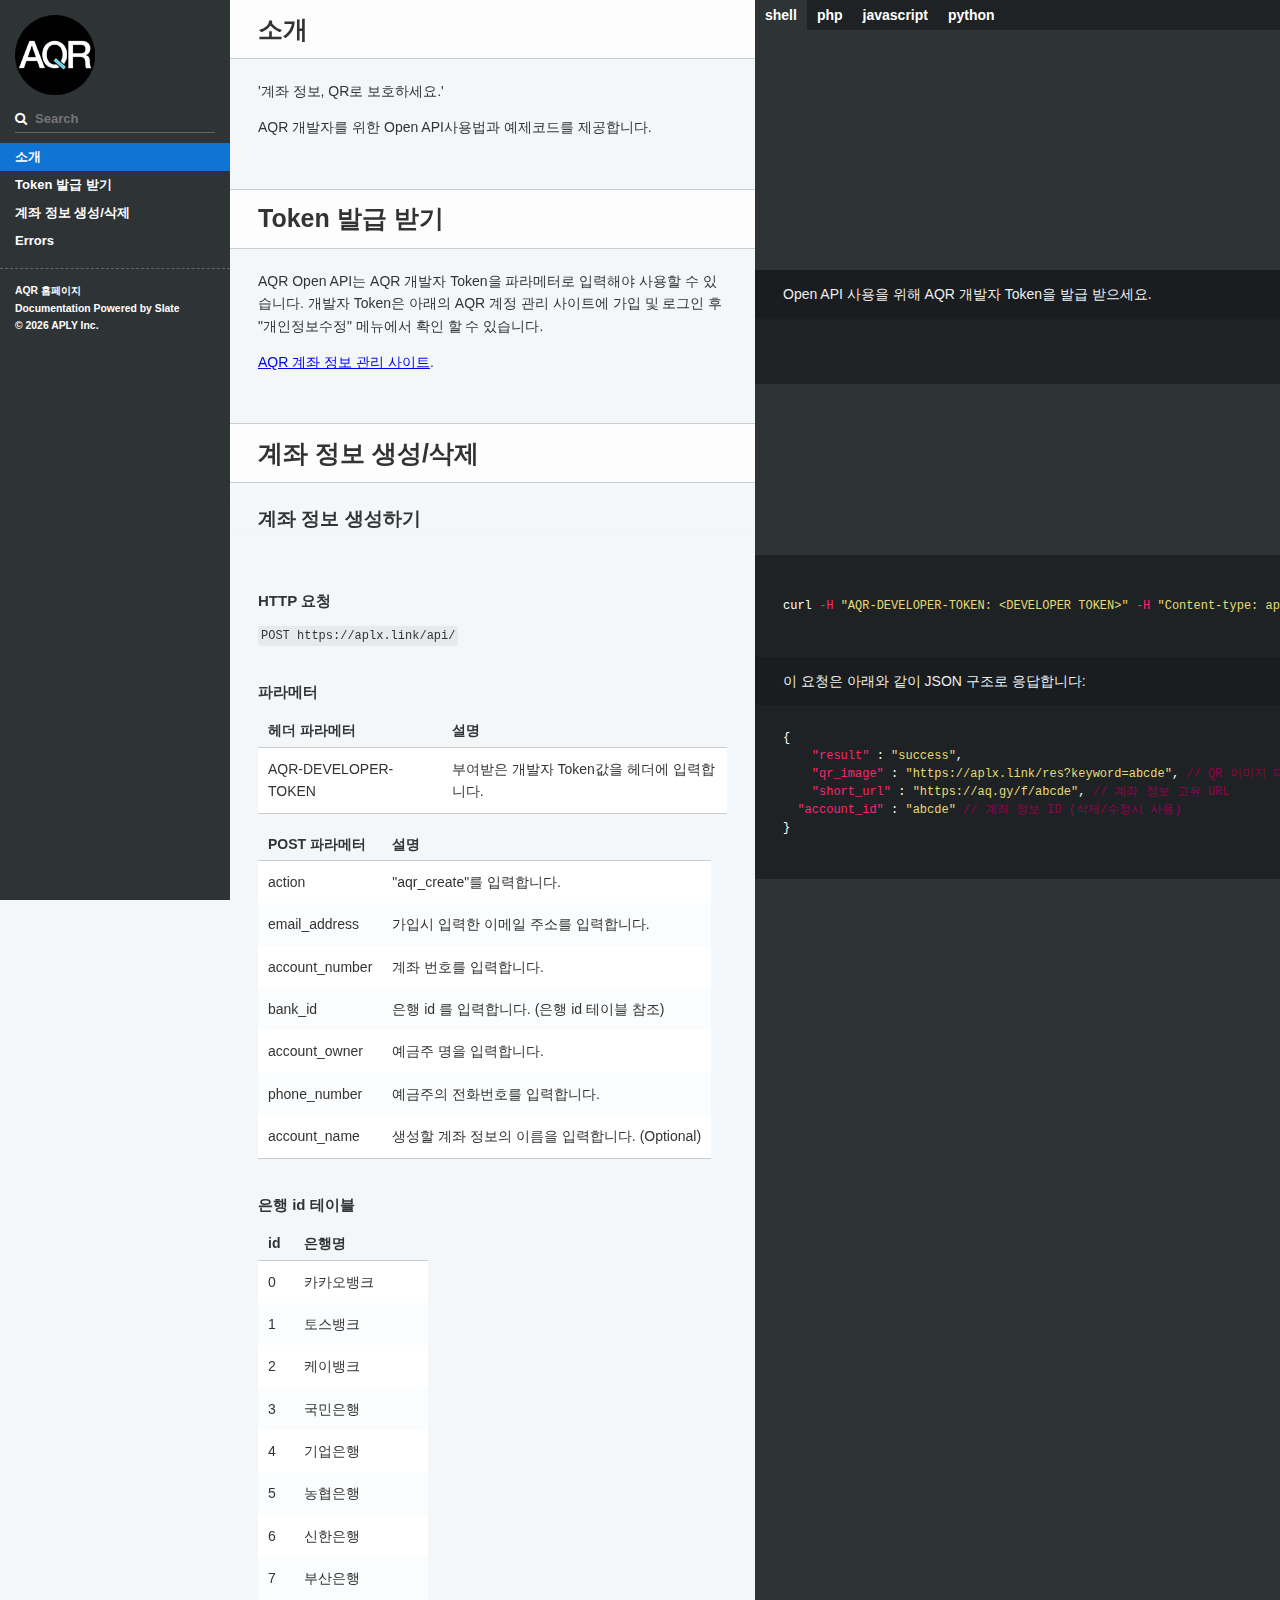
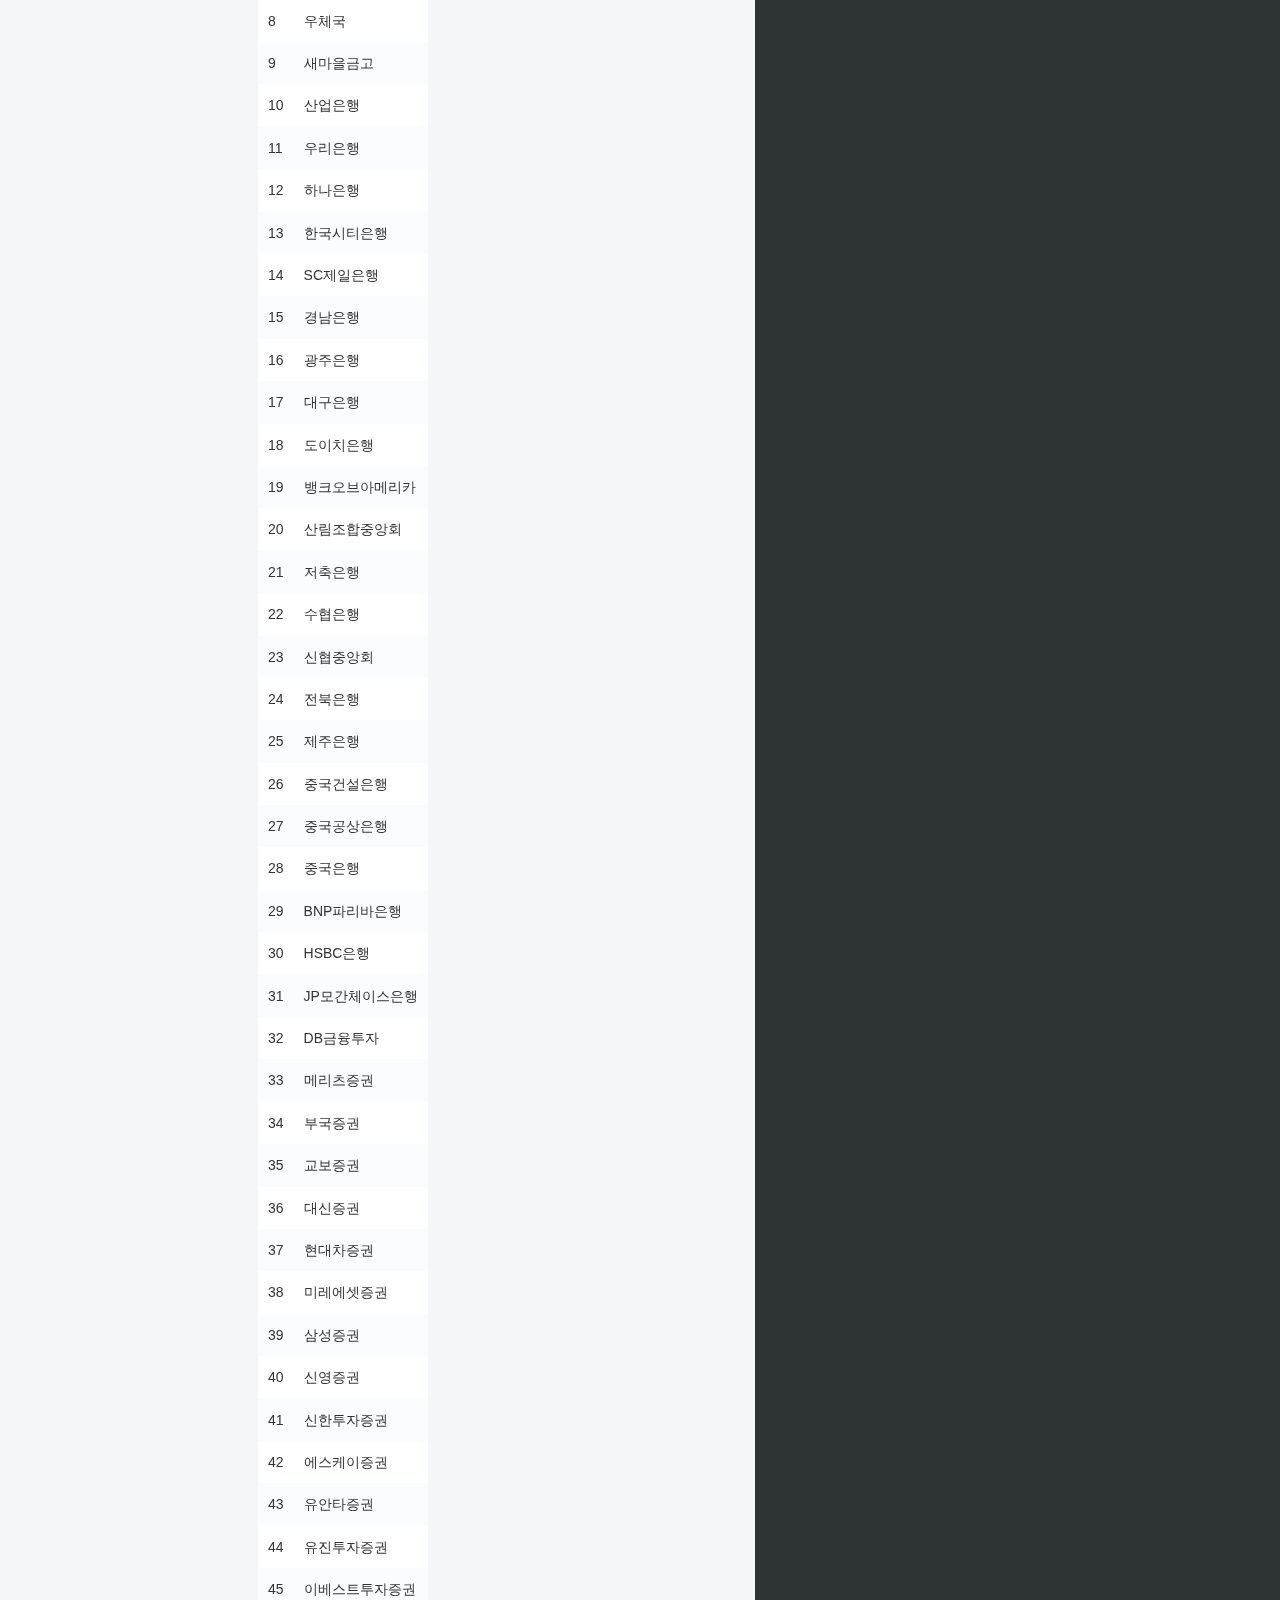
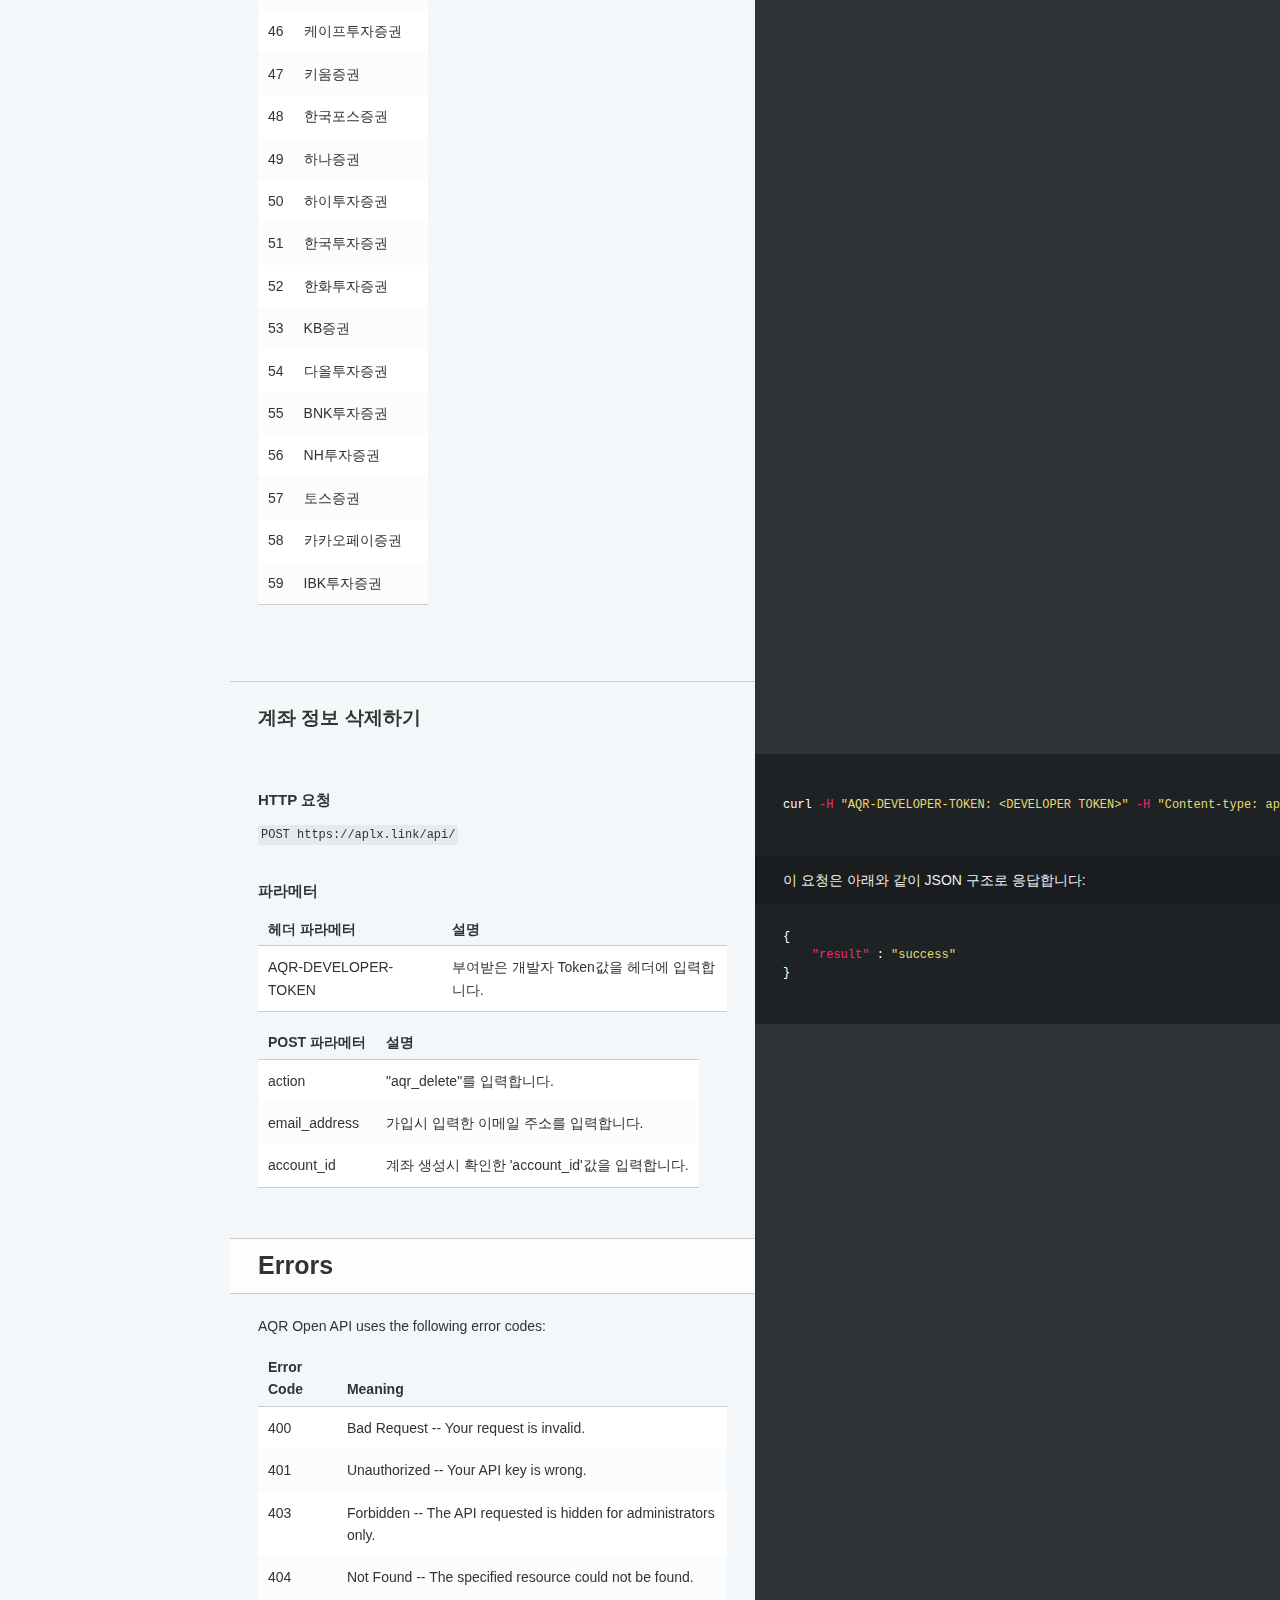
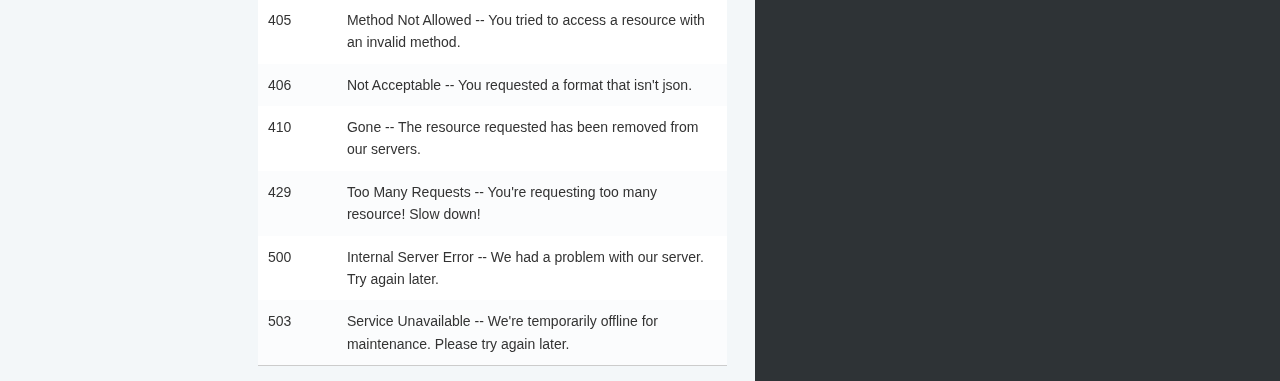
==== commit d06ab944: "변경한 내용 빌드해서 반영" ====
--- a/apis/index.html
+++ b/apis/index.html
@@ -2,6 +2,15 @@
 <!doctype html>
 <html>
   <head>
+    <!-- Google tag (gtag.js) -->
+    <script async src="https://www.googletagmanager.com/gtag/js?id=G-SLJDN45EBB"></script>
+    <script>
+      window.dataLayer = window.dataLayer || [];
+      function gtag(){dataLayer.push(arguments);}
+      gtag('js', new Date());
+
+      gtag('config', 'G-SLJDN45EBB');
+    </script>
     <meta charset="utf-8">
     <meta content="IE=edge,chrome=1" http-equiv="X-UA-Compatible">
     <meta name="viewport" content="width=device-width, initial-scale=1, maximum-scale=1">
@@ -854,10 +863,6 @@
 </tr>
 </tbody></table>
 <h1 id='errors'>Errors</h1>
-<aside class="notice">
-This error section is stored in a separate file in <code>includes/_errors.md</code>. Slate allows you to optionally separate out your docs into many files...just save them to the <code>includes</code> folder and add them to the top of your <code>index.md</code>'s frontmatter. Files are included in the order listed.
-</aside>
-
 <p>AQR Open API uses the following error codes:</p>
 
 <table><thead>
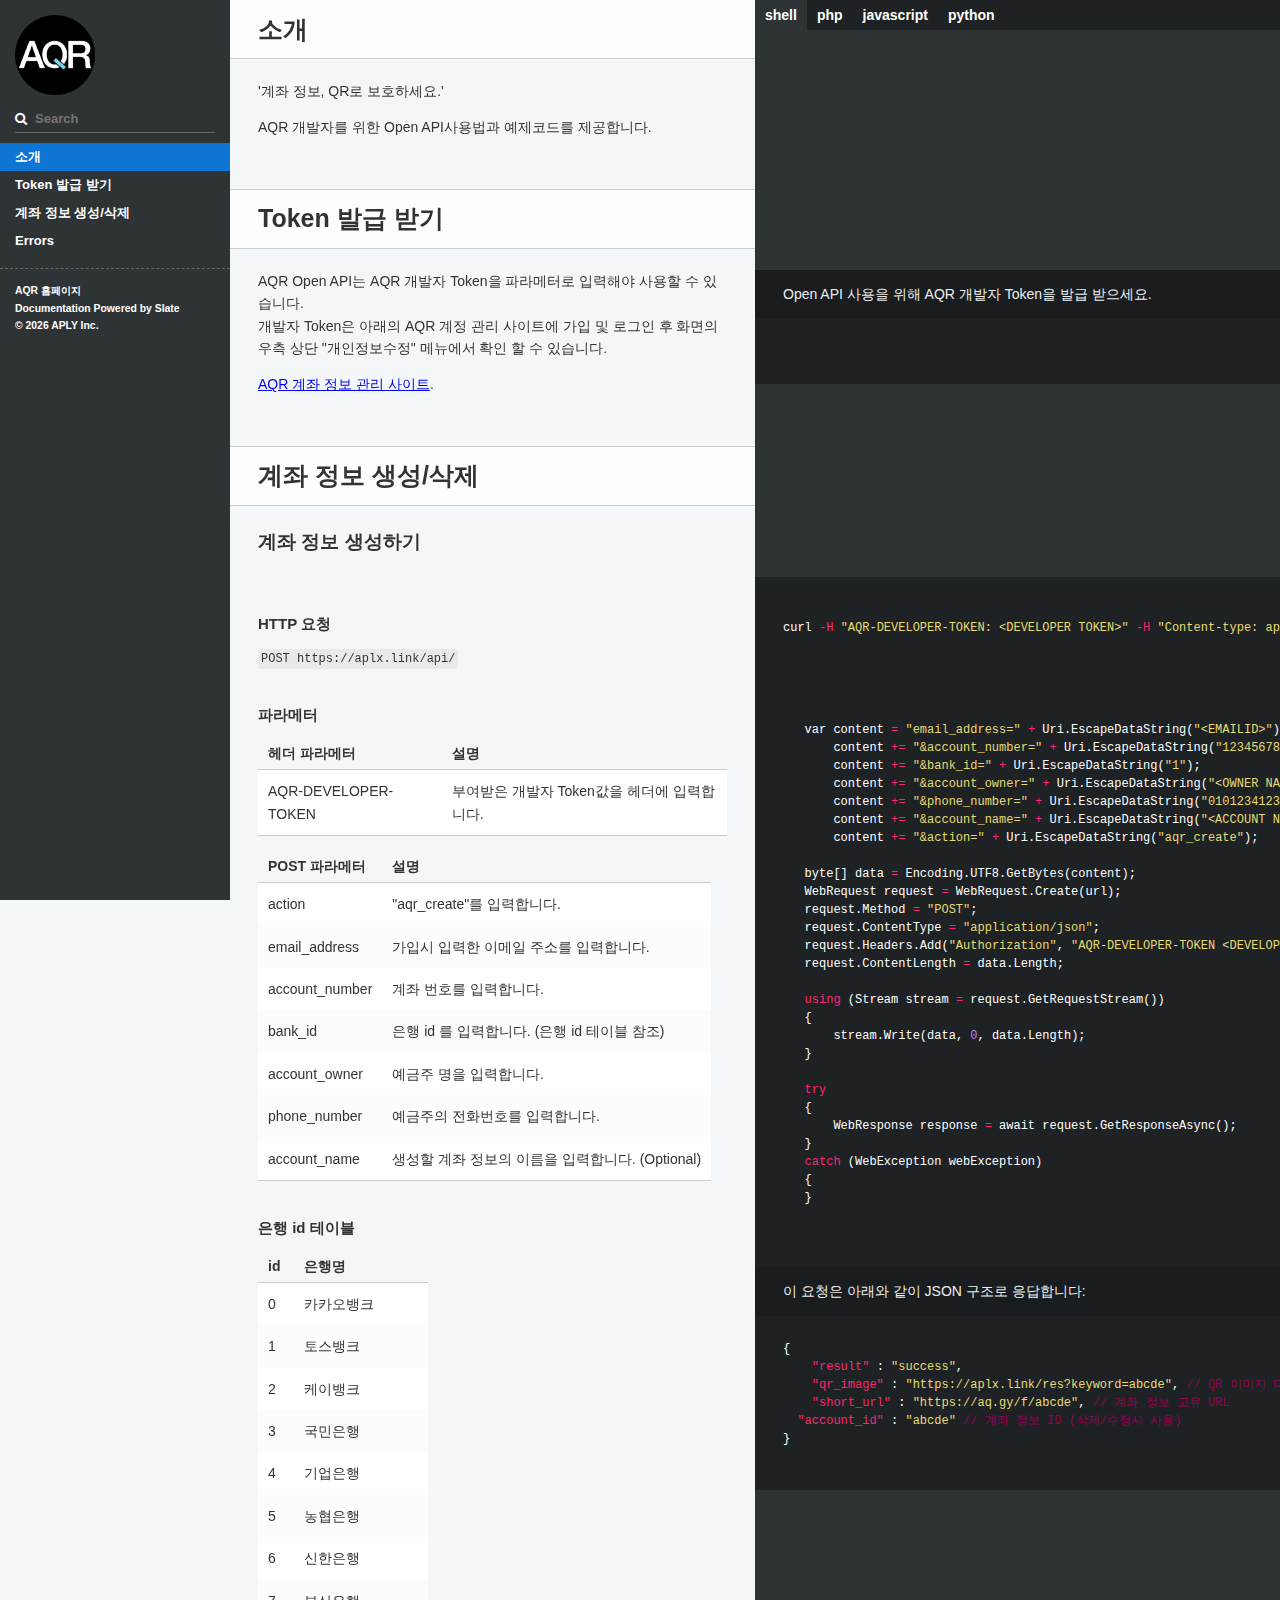
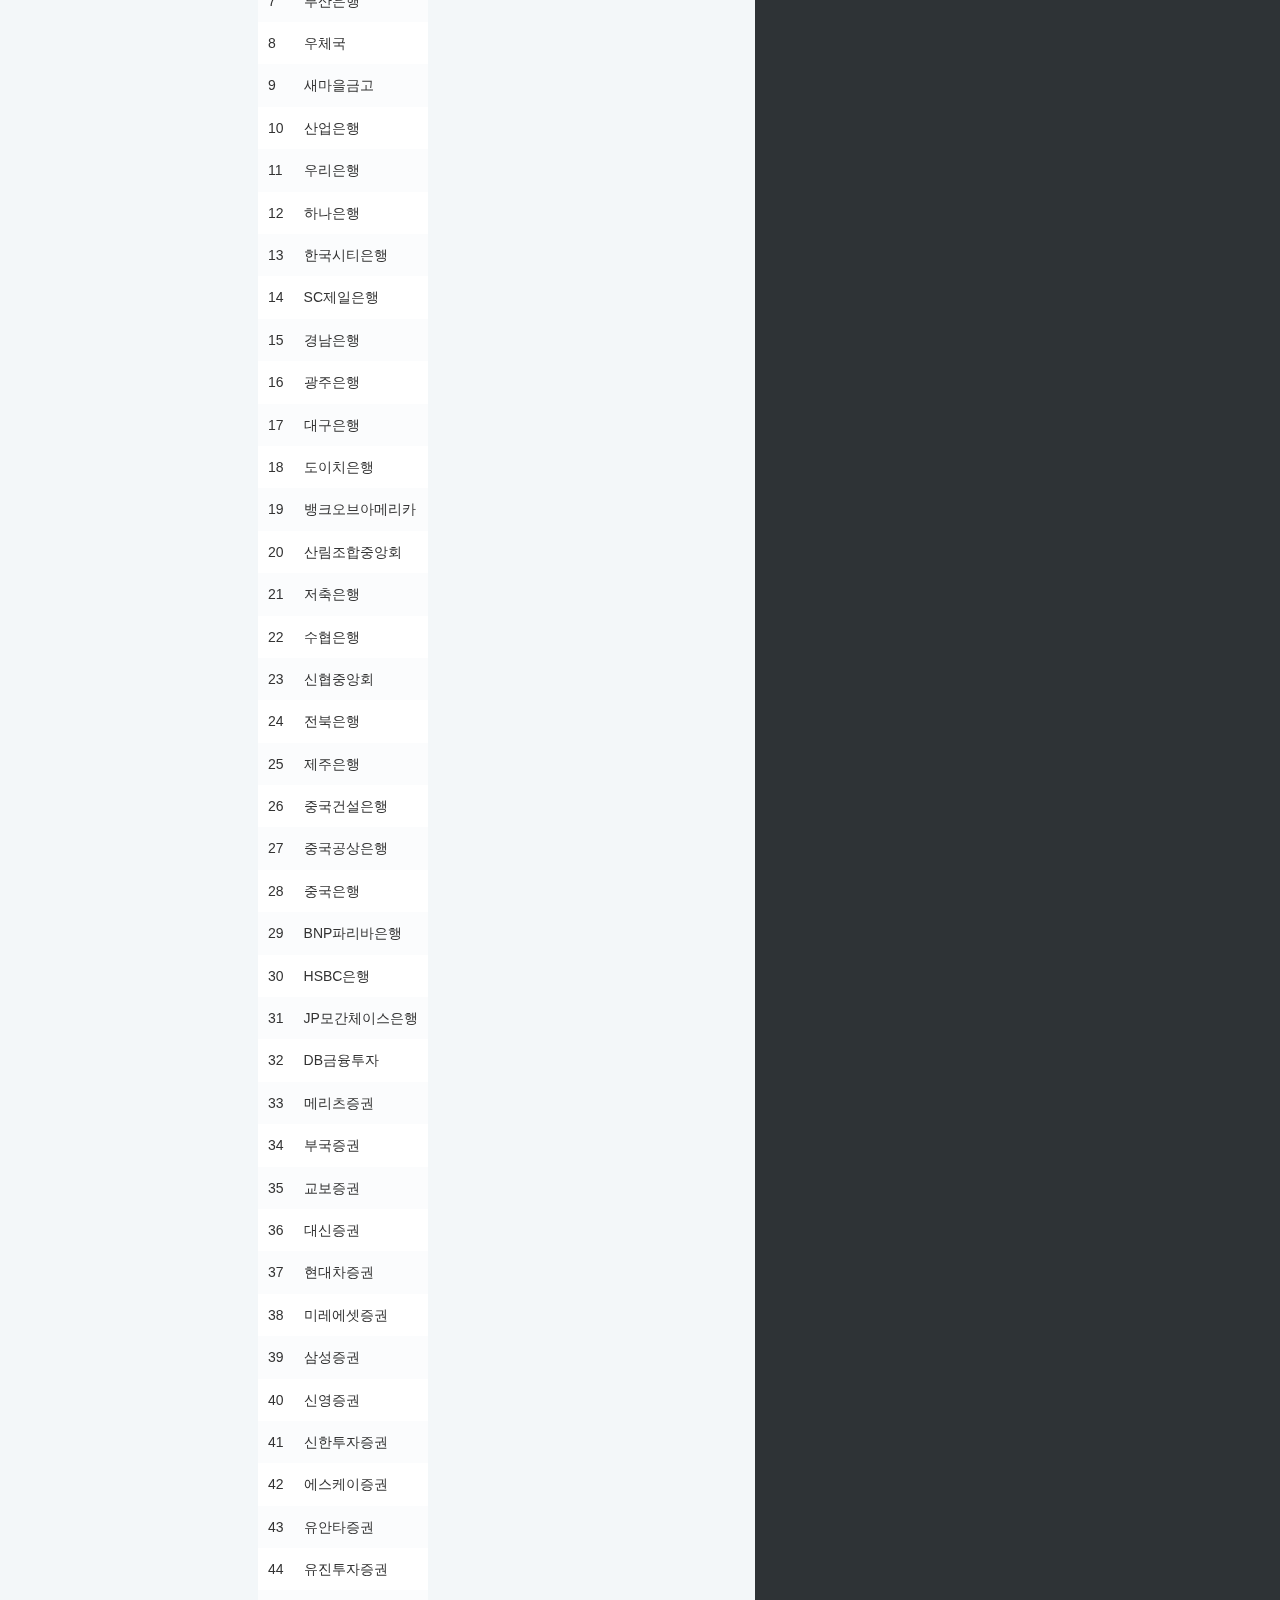
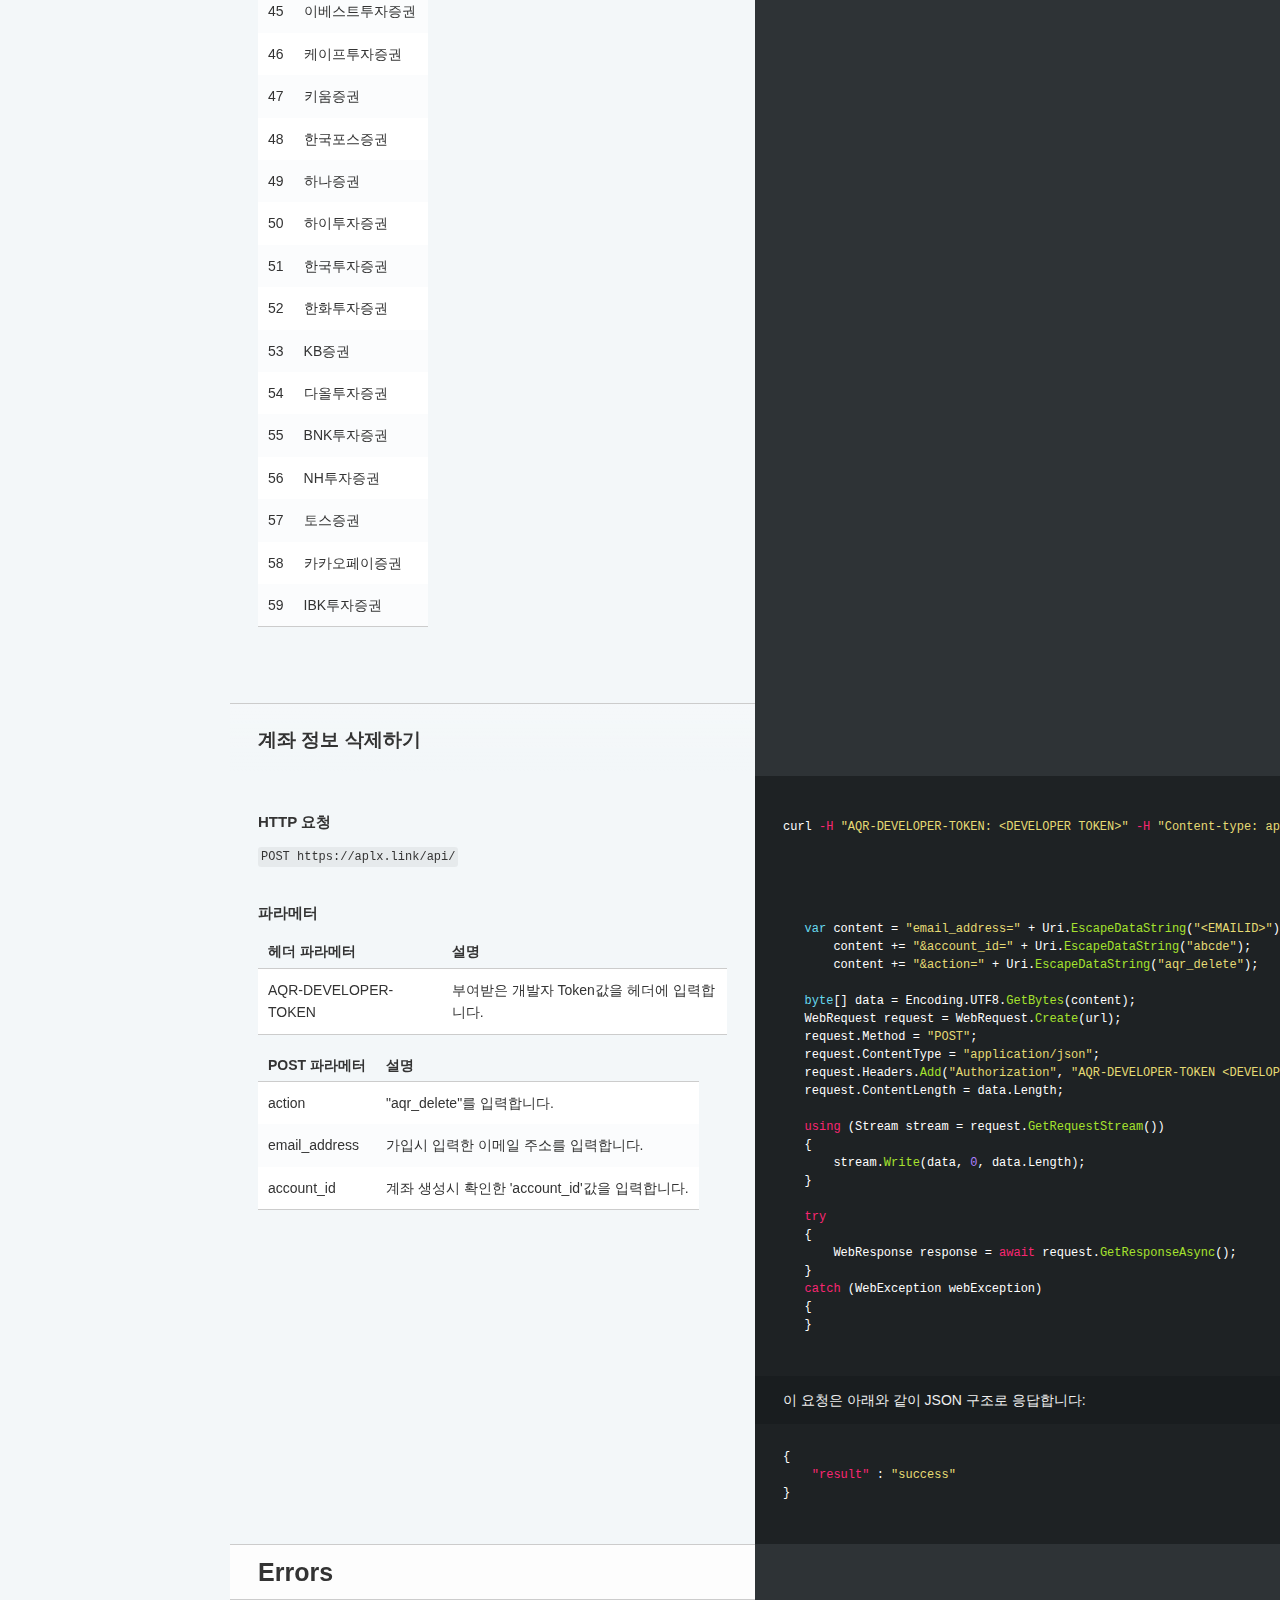
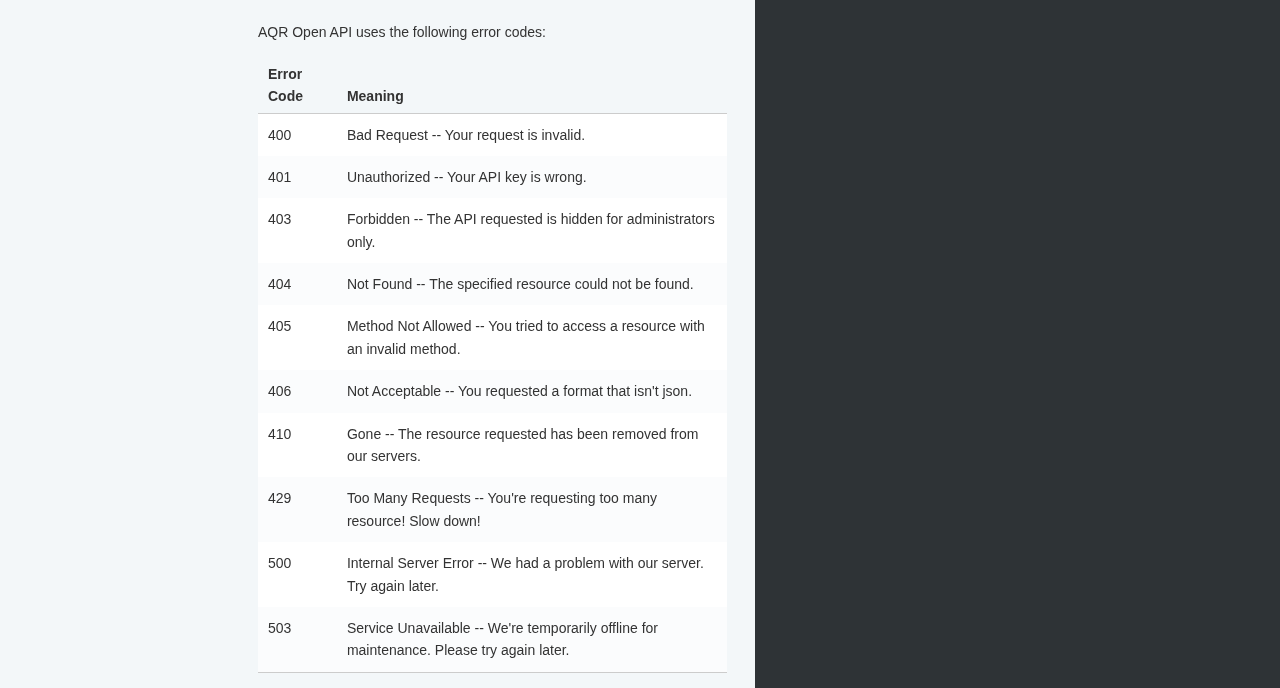
==== commit cc45c609: "설명 수정, csharp 코드 추가" ====
--- a/apis/index.html
+++ b/apis/index.html
@@ -295,6 +295,7 @@
     <link href="stylesheets/print-953e3353.css" rel="stylesheet" media="print" />
       <script src="javascripts/all-b12a2749.js"></script>
 
+    <link href="images/favicon-f10a1895.ico" rel="icon" type="image/ico" />
   </head>
 
   <body class="index" data-languages="[&quot;shell&quot;,&quot;php&quot;,&quot;javascript&quot;,&quot;python&quot;]">
@@ -363,8 +364,8 @@
 <blockquote>
 </blockquote>
 
-<p>AQR Open API는 AQR 개발자 Token을 파라메터로 입력해야 사용할 수 있습니다.
-개발자 Token은 아래의 AQR 계정 관리 사이트에 가입 및 로그인 후 &quot;개인정보수정&quot; 메뉴에서 확인 할 수 있습니다.</p>
+<p>AQR Open API는 AQR 개발자 Token을 파라메터로 입력해야 사용할 수 있습니다.<br>
+개발자 Token은 아래의 AQR 계정 관리 사이트에 가입 및 로그인 후 화면의 우측 상단 &quot;개인정보수정&quot; 메뉴에서 확인 할 수 있습니다.</p>
 
 <p><a href="https://aplx.link/manager">AQR 계좌 정보 관리 사이트</a>.</p>
 <h1 id='20db1de88c'>계좌 정보 생성/삭제</h1><h2 id='e509655454'>계좌 정보 생성하기</h2><div class="highlight"><pre class="highlight shell tab-shell"><code>
@@ -443,7 +444,37 @@
 <span class="s">'response.json()
 
 
-</span></code></pre></div>
+</span></code></pre></div><div class="highlight"><pre class="highlight cpp tab-cpp"><code>
+   <span class="n">var</span> <span class="n">content</span> <span class="o">=</span> <span class="s">"email_address="</span> <span class="o">+</span> <span class="n">Uri</span><span class="p">.</span><span class="n">EscapeDataString</span><span class="p">(</span><span class="s">"&lt;EMAILID&gt;"</span><span class="p">);</span>
+       <span class="n">content</span> <span class="o">+=</span> <span class="s">"&amp;account_number="</span> <span class="o">+</span> <span class="n">Uri</span><span class="p">.</span><span class="n">EscapeDataString</span><span class="p">(</span><span class="s">"1234567894321"</span><span class="p">);</span>
+       <span class="n">content</span> <span class="o">+=</span> <span class="s">"&amp;bank_id="</span> <span class="o">+</span> <span class="n">Uri</span><span class="p">.</span><span class="n">EscapeDataString</span><span class="p">(</span><span class="s">"1"</span><span class="p">);</span>
+       <span class="n">content</span> <span class="o">+=</span> <span class="s">"&amp;account_owner="</span> <span class="o">+</span> <span class="n">Uri</span><span class="p">.</span><span class="n">EscapeDataString</span><span class="p">(</span><span class="s">"&lt;OWNER NAME&gt;"</span><span class="p">);</span>
+       <span class="n">content</span> <span class="o">+=</span> <span class="s">"&amp;phone_number="</span> <span class="o">+</span> <span class="n">Uri</span><span class="p">.</span><span class="n">EscapeDataString</span><span class="p">(</span><span class="s">"01012341234"</span><span class="p">);</span>
+       <span class="n">content</span> <span class="o">+=</span> <span class="s">"&amp;account_name="</span> <span class="o">+</span> <span class="n">Uri</span><span class="p">.</span><span class="n">EscapeDataString</span><span class="p">(</span><span class="s">"&lt;ACCOUNT NAME&gt;"</span><span class="p">);</span>
+       <span class="n">content</span> <span class="o">+=</span> <span class="s">"&amp;action="</span> <span class="o">+</span> <span class="n">Uri</span><span class="p">.</span><span class="n">EscapeDataString</span><span class="p">(</span><span class="s">"aqr_create"</span><span class="p">);</span>
+
+   <span class="n">byte</span><span class="p">[]</span> <span class="n">data</span> <span class="o">=</span> <span class="n">Encoding</span><span class="p">.</span><span class="n">UTF8</span><span class="p">.</span><span class="n">GetBytes</span><span class="p">(</span><span class="n">content</span><span class="p">);</span>
+   <span class="n">WebRequest</span> <span class="n">request</span> <span class="o">=</span> <span class="n">WebRequest</span><span class="p">.</span><span class="n">Create</span><span class="p">(</span><span class="n">url</span><span class="p">);</span>
+   <span class="n">request</span><span class="p">.</span><span class="n">Method</span> <span class="o">=</span> <span class="s">"POST"</span><span class="p">;</span>
+   <span class="n">request</span><span class="p">.</span><span class="n">ContentType</span> <span class="o">=</span> <span class="s">"application/json"</span><span class="p">;</span>
+   <span class="n">request</span><span class="p">.</span><span class="n">Headers</span><span class="p">.</span><span class="n">Add</span><span class="p">(</span><span class="s">"Authorization"</span><span class="p">,</span> <span class="s">"AQR-DEVELOPER-TOKEN &lt;DEVELOPER TOKEN&gt;"</span><span class="p">);</span>
+   <span class="n">request</span><span class="p">.</span><span class="n">ContentLength</span> <span class="o">=</span> <span class="n">data</span><span class="p">.</span><span class="n">Length</span><span class="p">;</span>
+
+   <span class="k">using</span> <span class="p">(</span><span class="n">Stream</span> <span class="n">stream</span> <span class="o">=</span> <span class="n">request</span><span class="p">.</span><span class="n">GetRequestStream</span><span class="p">())</span>
+   <span class="p">{</span>
+       <span class="n">stream</span><span class="p">.</span><span class="n">Write</span><span class="p">(</span><span class="n">data</span><span class="p">,</span> <span class="mi">0</span><span class="p">,</span> <span class="n">data</span><span class="p">.</span><span class="n">Length</span><span class="p">);</span>
+   <span class="p">}</span>
+
+   <span class="k">try</span>
+   <span class="p">{</span>
+       <span class="n">WebResponse</span> <span class="n">response</span> <span class="o">=</span> <span class="n">await</span> <span class="n">request</span><span class="p">.</span><span class="n">GetResponseAsync</span><span class="p">();</span>
+   <span class="p">}</span>
+   <span class="k">catch</span> <span class="p">(</span><span class="n">WebException</span> <span class="n">webException</span><span class="p">)</span>
+   <span class="p">{</span>
+   <span class="p">}</span>
+
+
+</code></pre></div>
 <blockquote>
 <p>이 요청은 아래와 같이 JSON 구조로 응답합니다:</p>
 </blockquote>
@@ -819,8 +850,32 @@
 <span class="n">response</span><span class="p">.</span><span class="n">raise_for_status</span><span class="p">()</span>
 <span class="s">'response.json()
 
-
-</span></code></pre></div>
+</span></code></pre></div><div class="highlight"><pre class="highlight csharp tab-csharp"><code>
+   <span class="kt">var</span> <span class="n">content</span> <span class="p">=</span> <span class="s">"email_address="</span> <span class="p">+</span> <span class="n">Uri</span><span class="p">.</span><span class="nf">EscapeDataString</span><span class="p">(</span><span class="s">"&lt;EMAILID&gt;"</span><span class="p">);</span>
+       <span class="n">content</span> <span class="p">+=</span> <span class="s">"&amp;account_id="</span> <span class="p">+</span> <span class="n">Uri</span><span class="p">.</span><span class="nf">EscapeDataString</span><span class="p">(</span><span class="s">"abcde"</span><span class="p">);</span>
+       <span class="n">content</span> <span class="p">+=</span> <span class="s">"&amp;action="</span> <span class="p">+</span> <span class="n">Uri</span><span class="p">.</span><span class="nf">EscapeDataString</span><span class="p">(</span><span class="s">"aqr_delete"</span><span class="p">);</span>
+
+   <span class="kt">byte</span><span class="p">[]</span> <span class="n">data</span> <span class="p">=</span> <span class="n">Encoding</span><span class="p">.</span><span class="n">UTF8</span><span class="p">.</span><span class="nf">GetBytes</span><span class="p">(</span><span class="n">content</span><span class="p">);</span>
+   <span class="n">WebRequest</span> <span class="n">request</span> <span class="p">=</span> <span class="n">WebRequest</span><span class="p">.</span><span class="nf">Create</span><span class="p">(</span><span class="n">url</span><span class="p">);</span>
+   <span class="n">request</span><span class="p">.</span><span class="n">Method</span> <span class="p">=</span> <span class="s">"POST"</span><span class="p">;</span>
+   <span class="n">request</span><span class="p">.</span><span class="n">ContentType</span> <span class="p">=</span> <span class="s">"application/json"</span><span class="p">;</span>
+   <span class="n">request</span><span class="p">.</span><span class="n">Headers</span><span class="p">.</span><span class="nf">Add</span><span class="p">(</span><span class="s">"Authorization"</span><span class="p">,</span> <span class="s">"AQR-DEVELOPER-TOKEN &lt;DEVELOPER TOKEN&gt;"</span><span class="p">);</span>
+   <span class="n">request</span><span class="p">.</span><span class="n">ContentLength</span> <span class="p">=</span> <span class="n">data</span><span class="p">.</span><span class="n">Length</span><span class="p">;</span>
+
+   <span class="k">using</span> <span class="p">(</span><span class="n">Stream</span> <span class="n">stream</span> <span class="p">=</span> <span class="n">request</span><span class="p">.</span><span class="nf">GetRequestStream</span><span class="p">())</span>
+   <span class="p">{</span>
+       <span class="n">stream</span><span class="p">.</span><span class="nf">Write</span><span class="p">(</span><span class="n">data</span><span class="p">,</span> <span class="m">0</span><span class="p">,</span> <span class="n">data</span><span class="p">.</span><span class="n">Length</span><span class="p">);</span>
+   <span class="p">}</span>
+
+   <span class="k">try</span>
+   <span class="p">{</span>
+       <span class="n">WebResponse</span> <span class="n">response</span> <span class="p">=</span> <span class="k">await</span> <span class="n">request</span><span class="p">.</span><span class="nf">GetResponseAsync</span><span class="p">();</span>
+   <span class="p">}</span>
+   <span class="k">catch</span> <span class="p">(</span><span class="n">WebException</span> <span class="n">webException</span><span class="p">)</span>
+   <span class="p">{</span>
+   <span class="p">}</span>
+
+</code></pre></div>
 <blockquote>
 <p>이 요청은 아래와 같이 JSON 구조로 응답합니다:</p>
 </blockquote>
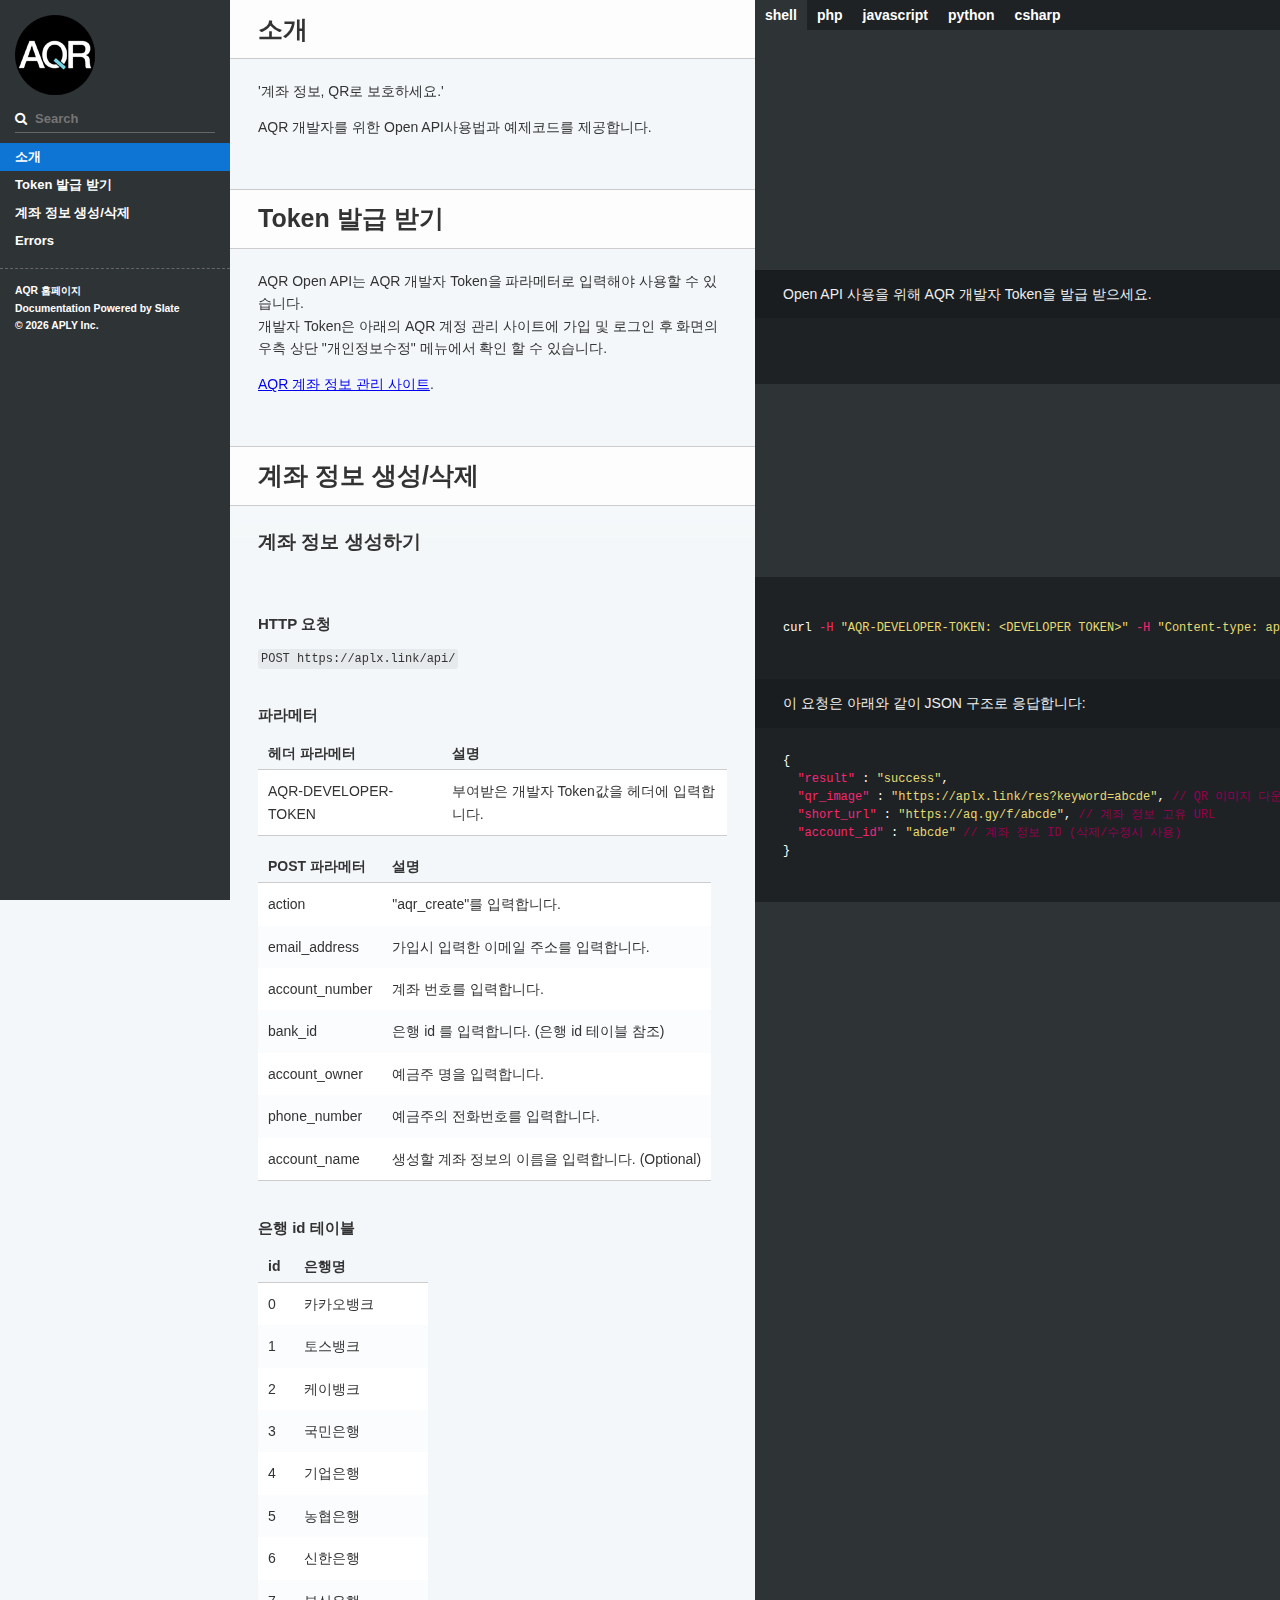
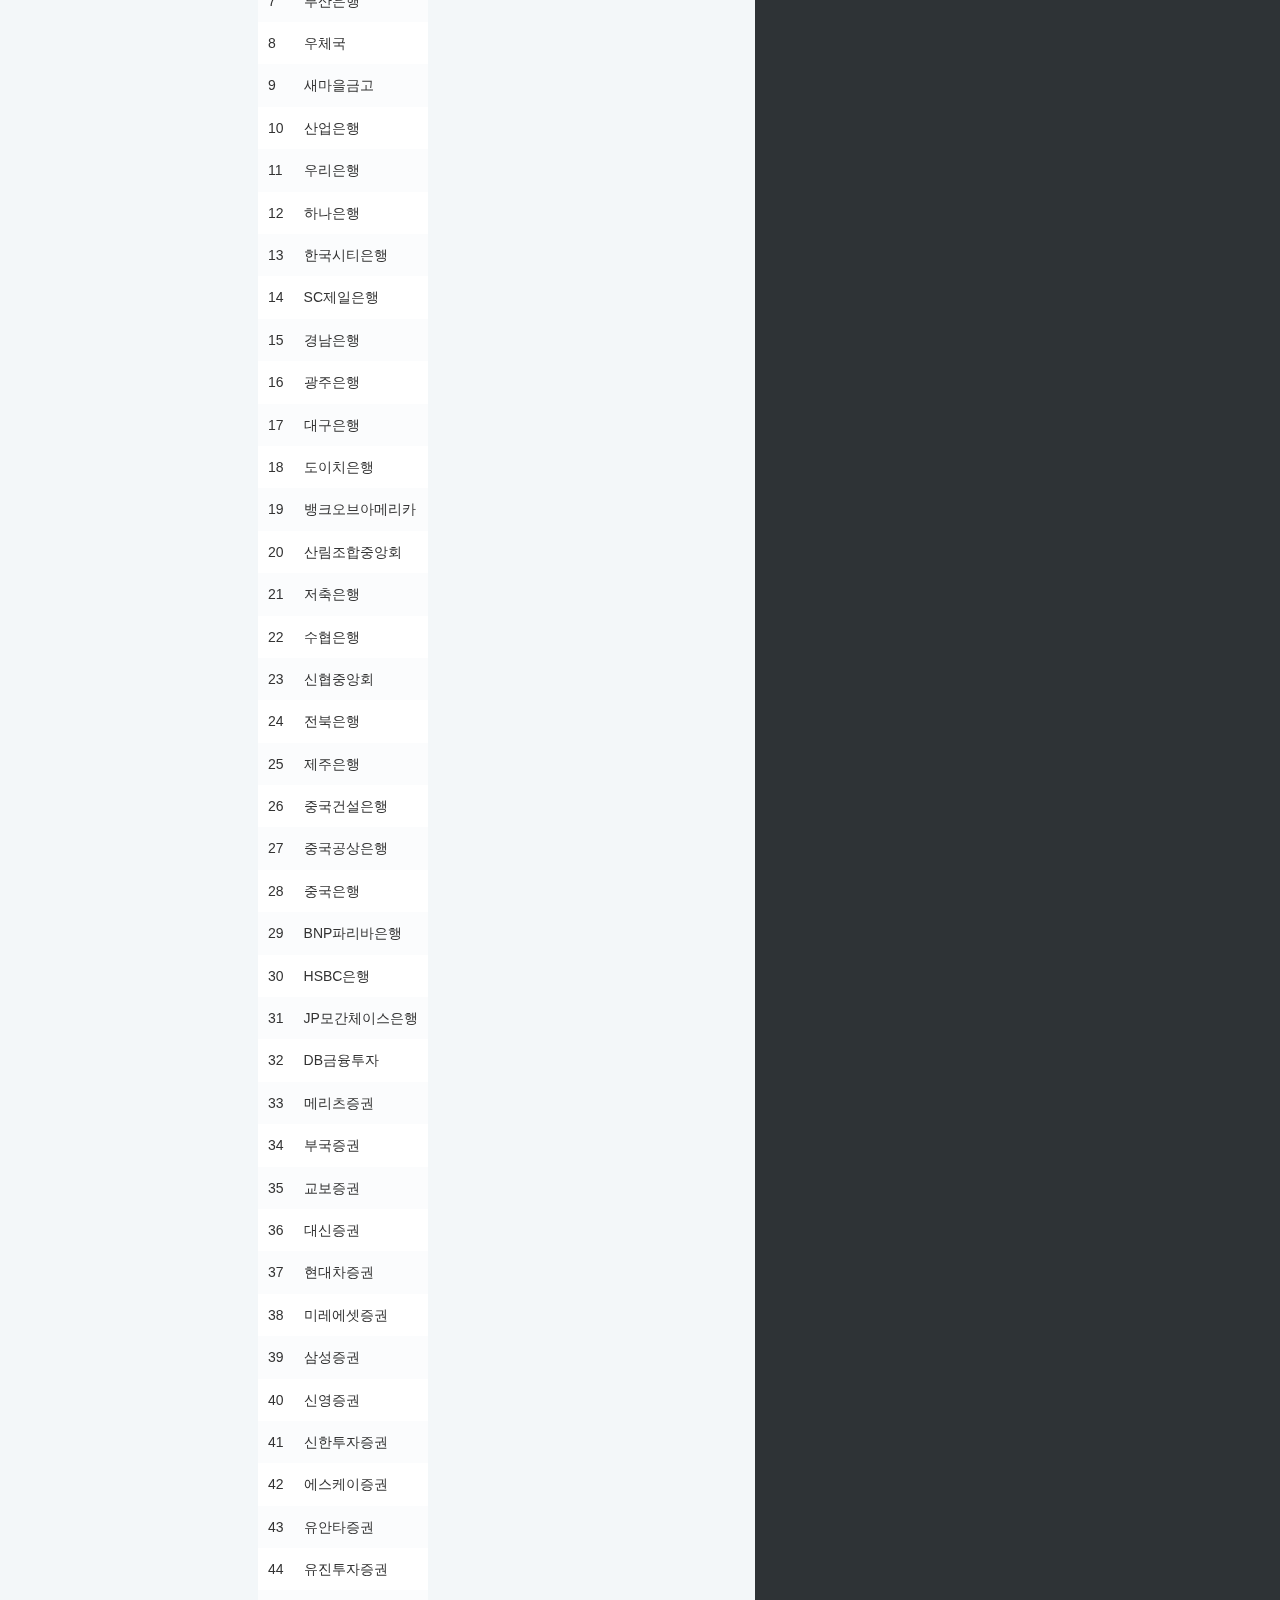
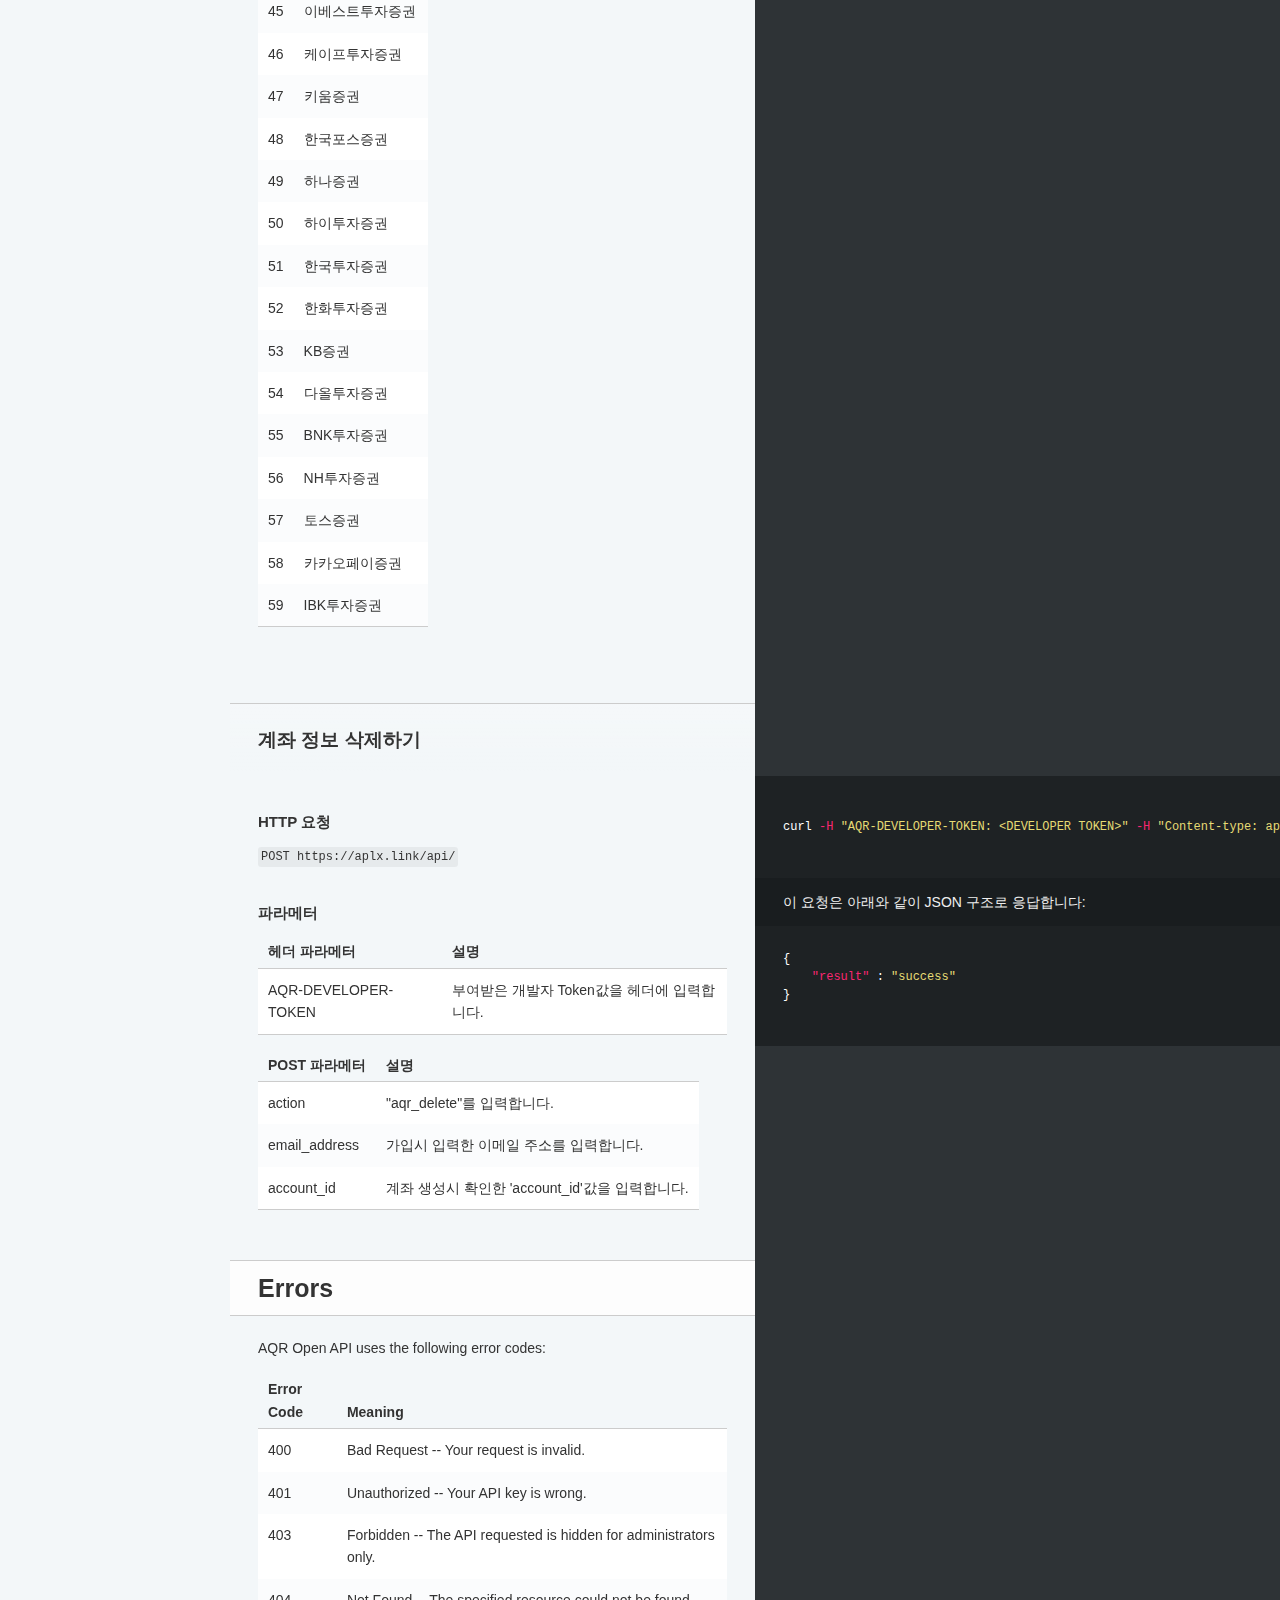
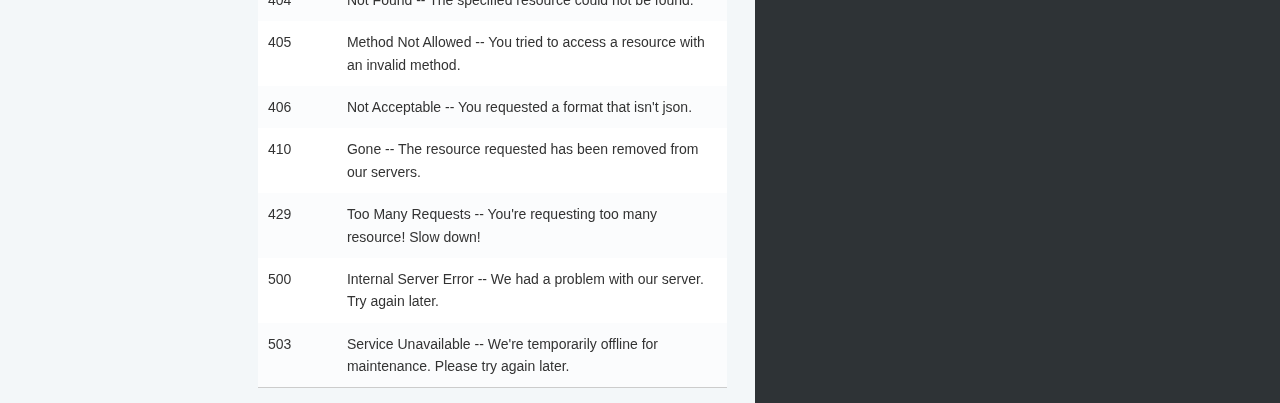
==== commit 667ce94f: "csharp 탭 표시" ====
--- a/apis/index.html
+++ b/apis/index.html
@@ -298,7 +298,7 @@
     <link href="images/favicon-f10a1895.ico" rel="icon" type="image/ico" />
   </head>
 
-  <body class="index" data-languages="[&quot;shell&quot;,&quot;php&quot;,&quot;javascript&quot;,&quot;python&quot;]">
+  <body class="index" data-languages="[&quot;shell&quot;,&quot;php&quot;,&quot;javascript&quot;,&quot;python&quot;,&quot;csharp&quot;]">
     <a href="#" id="nav-button">
       <span>
         NAV
@@ -312,6 +312,7 @@
               <a href="#" data-language-name="php">php</a>
               <a href="#" data-language-name="javascript">javascript</a>
               <a href="#" data-language-name="python">python</a>
+              <a href="#" data-language-name="csharp">csharp</a>
         </div>
         <div class="search">
           <input type="text" class="search" id="input-search" placeholder="Search">
@@ -444,30 +445,30 @@
 <span class="s">'response.json()
 
 
-</span></code></pre></div><div class="highlight"><pre class="highlight cpp tab-cpp"><code>
-   <span class="n">var</span> <span class="n">content</span> <span class="o">=</span> <span class="s">"email_address="</span> <span class="o">+</span> <span class="n">Uri</span><span class="p">.</span><span class="n">EscapeDataString</span><span class="p">(</span><span class="s">"&lt;EMAILID&gt;"</span><span class="p">);</span>
-       <span class="n">content</span> <span class="o">+=</span> <span class="s">"&amp;account_number="</span> <span class="o">+</span> <span class="n">Uri</span><span class="p">.</span><span class="n">EscapeDataString</span><span class="p">(</span><span class="s">"1234567894321"</span><span class="p">);</span>
-       <span class="n">content</span> <span class="o">+=</span> <span class="s">"&amp;bank_id="</span> <span class="o">+</span> <span class="n">Uri</span><span class="p">.</span><span class="n">EscapeDataString</span><span class="p">(</span><span class="s">"1"</span><span class="p">);</span>
-       <span class="n">content</span> <span class="o">+=</span> <span class="s">"&amp;account_owner="</span> <span class="o">+</span> <span class="n">Uri</span><span class="p">.</span><span class="n">EscapeDataString</span><span class="p">(</span><span class="s">"&lt;OWNER NAME&gt;"</span><span class="p">);</span>
-       <span class="n">content</span> <span class="o">+=</span> <span class="s">"&amp;phone_number="</span> <span class="o">+</span> <span class="n">Uri</span><span class="p">.</span><span class="n">EscapeDataString</span><span class="p">(</span><span class="s">"01012341234"</span><span class="p">);</span>
-       <span class="n">content</span> <span class="o">+=</span> <span class="s">"&amp;account_name="</span> <span class="o">+</span> <span class="n">Uri</span><span class="p">.</span><span class="n">EscapeDataString</span><span class="p">(</span><span class="s">"&lt;ACCOUNT NAME&gt;"</span><span class="p">);</span>
-       <span class="n">content</span> <span class="o">+=</span> <span class="s">"&amp;action="</span> <span class="o">+</span> <span class="n">Uri</span><span class="p">.</span><span class="n">EscapeDataString</span><span class="p">(</span><span class="s">"aqr_create"</span><span class="p">);</span>
-
-   <span class="n">byte</span><span class="p">[]</span> <span class="n">data</span> <span class="o">=</span> <span class="n">Encoding</span><span class="p">.</span><span class="n">UTF8</span><span class="p">.</span><span class="n">GetBytes</span><span class="p">(</span><span class="n">content</span><span class="p">);</span>
-   <span class="n">WebRequest</span> <span class="n">request</span> <span class="o">=</span> <span class="n">WebRequest</span><span class="p">.</span><span class="n">Create</span><span class="p">(</span><span class="n">url</span><span class="p">);</span>
-   <span class="n">request</span><span class="p">.</span><span class="n">Method</span> <span class="o">=</span> <span class="s">"POST"</span><span class="p">;</span>
-   <span class="n">request</span><span class="p">.</span><span class="n">ContentType</span> <span class="o">=</span> <span class="s">"application/json"</span><span class="p">;</span>
-   <span class="n">request</span><span class="p">.</span><span class="n">Headers</span><span class="p">.</span><span class="n">Add</span><span class="p">(</span><span class="s">"Authorization"</span><span class="p">,</span> <span class="s">"AQR-DEVELOPER-TOKEN &lt;DEVELOPER TOKEN&gt;"</span><span class="p">);</span>
-   <span class="n">request</span><span class="p">.</span><span class="n">ContentLength</span> <span class="o">=</span> <span class="n">data</span><span class="p">.</span><span class="n">Length</span><span class="p">;</span>
-
-   <span class="k">using</span> <span class="p">(</span><span class="n">Stream</span> <span class="n">stream</span> <span class="o">=</span> <span class="n">request</span><span class="p">.</span><span class="n">GetRequestStream</span><span class="p">())</span>
+</span></code></pre></div><div class="highlight"><pre class="highlight csharp tab-csharp"><code>
+   <span class="kt">var</span> <span class="n">content</span> <span class="p">=</span> <span class="s">"email_address="</span> <span class="p">+</span> <span class="n">Uri</span><span class="p">.</span><span class="nf">EscapeDataString</span><span class="p">(</span><span class="s">"&lt;EMAILID&gt;"</span><span class="p">);</span>
+       <span class="n">content</span> <span class="p">+=</span> <span class="s">"&amp;account_number="</span> <span class="p">+</span> <span class="n">Uri</span><span class="p">.</span><span class="nf">EscapeDataString</span><span class="p">(</span><span class="s">"1234567894321"</span><span class="p">);</span>
+       <span class="n">content</span> <span class="p">+=</span> <span class="s">"&amp;bank_id="</span> <span class="p">+</span> <span class="n">Uri</span><span class="p">.</span><span class="nf">EscapeDataString</span><span class="p">(</span><span class="s">"1"</span><span class="p">);</span>
+       <span class="n">content</span> <span class="p">+=</span> <span class="s">"&amp;account_owner="</span> <span class="p">+</span> <span class="n">Uri</span><span class="p">.</span><span class="nf">EscapeDataString</span><span class="p">(</span><span class="s">"&lt;OWNER NAME&gt;"</span><span class="p">);</span>
+       <span class="n">content</span> <span class="p">+=</span> <span class="s">"&amp;phone_number="</span> <span class="p">+</span> <span class="n">Uri</span><span class="p">.</span><span class="nf">EscapeDataString</span><span class="p">(</span><span class="s">"01012341234"</span><span class="p">);</span>
+       <span class="n">content</span> <span class="p">+=</span> <span class="s">"&amp;account_name="</span> <span class="p">+</span> <span class="n">Uri</span><span class="p">.</span><span class="nf">EscapeDataString</span><span class="p">(</span><span class="s">"&lt;ACCOUNT NAME&gt;"</span><span class="p">);</span>
+       <span class="n">content</span> <span class="p">+=</span> <span class="s">"&amp;action="</span> <span class="p">+</span> <span class="n">Uri</span><span class="p">.</span><span class="nf">EscapeDataString</span><span class="p">(</span><span class="s">"aqr_create"</span><span class="p">);</span>
+
+   <span class="kt">byte</span><span class="p">[]</span> <span class="n">data</span> <span class="p">=</span> <span class="n">Encoding</span><span class="p">.</span><span class="n">UTF8</span><span class="p">.</span><span class="nf">GetBytes</span><span class="p">(</span><span class="n">content</span><span class="p">);</span>
+   <span class="n">WebRequest</span> <span class="n">request</span> <span class="p">=</span> <span class="n">WebRequest</span><span class="p">.</span><span class="nf">Create</span><span class="p">(</span><span class="n">url</span><span class="p">);</span>
+   <span class="n">request</span><span class="p">.</span><span class="n">Method</span> <span class="p">=</span> <span class="s">"POST"</span><span class="p">;</span>
+   <span class="n">request</span><span class="p">.</span><span class="n">ContentType</span> <span class="p">=</span> <span class="s">"application/json"</span><span class="p">;</span>
+   <span class="n">request</span><span class="p">.</span><span class="n">Headers</span><span class="p">.</span><span class="nf">Add</span><span class="p">(</span><span class="s">"Authorization"</span><span class="p">,</span> <span class="s">"AQR-DEVELOPER-TOKEN &lt;DEVELOPER TOKEN&gt;"</span><span class="p">);</span>
+   <span class="n">request</span><span class="p">.</span><span class="n">ContentLength</span> <span class="p">=</span> <span class="n">data</span><span class="p">.</span><span class="n">Length</span><span class="p">;</span>
+
+   <span class="k">using</span> <span class="p">(</span><span class="n">Stream</span> <span class="n">stream</span> <span class="p">=</span> <span class="n">request</span><span class="p">.</span><span class="nf">GetRequestStream</span><span class="p">())</span>
    <span class="p">{</span>
-       <span class="n">stream</span><span class="p">.</span><span class="n">Write</span><span class="p">(</span><span class="n">data</span><span class="p">,</span> <span class="mi">0</span><span class="p">,</span> <span class="n">data</span><span class="p">.</span><span class="n">Length</span><span class="p">);</span>
+       <span class="n">stream</span><span class="p">.</span><span class="nf">Write</span><span class="p">(</span><span class="n">data</span><span class="p">,</span> <span class="m">0</span><span class="p">,</span> <span class="n">data</span><span class="p">.</span><span class="n">Length</span><span class="p">);</span>
    <span class="p">}</span>
 
    <span class="k">try</span>
    <span class="p">{</span>
-       <span class="n">WebResponse</span> <span class="n">response</span> <span class="o">=</span> <span class="n">await</span> <span class="n">request</span><span class="p">.</span><span class="n">GetResponseAsync</span><span class="p">();</span>
+       <span class="n">WebResponse</span> <span class="n">response</span> <span class="p">=</span> <span class="k">await</span> <span class="n">request</span><span class="p">.</span><span class="nf">GetResponseAsync</span><span class="p">();</span>
    <span class="p">}</span>
    <span class="k">catch</span> <span class="p">(</span><span class="n">WebException</span> <span class="n">webException</span><span class="p">)</span>
    <span class="p">{</span>
@@ -479,9 +480,9 @@
 <p>이 요청은 아래와 같이 JSON 구조로 응답합니다:</p>
 </blockquote>
 <div class="highlight"><pre class="highlight json tab-json"><code><span class="p">{</span><span class="w"> 
-    </span><span class="nl">"result"</span><span class="w"> </span><span class="p">:</span><span class="w"> </span><span class="s2">"success"</span><span class="p">,</span><span class="w"> 
-    </span><span class="nl">"qr_image"</span><span class="w"> </span><span class="p">:</span><span class="w"> </span><span class="s2">"https://aplx.link/res?keyword=abcde"</span><span class="p">,</span><span class="w"> </span><span class="err">//</span><span class="w"> </span><span class="err">QR</span><span class="w"> </span><span class="err">이미지</span><span class="w"> </span><span class="err">다운로드</span><span class="w"> </span><span class="err">경로</span><span class="w">
-    </span><span class="nl">"short_url"</span><span class="w"> </span><span class="p">:</span><span class="w"> </span><span class="s2">"https://aq.gy/f/abcde"</span><span class="p">,</span><span class="w"> </span><span class="err">//</span><span class="w"> </span><span class="err">계좌</span><span class="w"> </span><span class="err">정보</span><span class="w"> </span><span class="err">고유</span><span class="w"> </span><span class="err">URL</span><span class="w">
+  </span><span class="nl">"result"</span><span class="w"> </span><span class="p">:</span><span class="w"> </span><span class="s2">"success"</span><span class="p">,</span><span class="w"> 
+  </span><span class="nl">"qr_image"</span><span class="w"> </span><span class="p">:</span><span class="w"> </span><span class="s2">"https://aplx.link/res?keyword=abcde"</span><span class="p">,</span><span class="w"> </span><span class="err">//</span><span class="w"> </span><span class="err">QR</span><span class="w"> </span><span class="err">이미지</span><span class="w"> </span><span class="err">다운로드</span><span class="w"> </span><span class="err">경로</span><span class="w">
+  </span><span class="nl">"short_url"</span><span class="w"> </span><span class="p">:</span><span class="w"> </span><span class="s2">"https://aq.gy/f/abcde"</span><span class="p">,</span><span class="w"> </span><span class="err">//</span><span class="w"> </span><span class="err">계좌</span><span class="w"> </span><span class="err">정보</span><span class="w"> </span><span class="err">고유</span><span class="w"> </span><span class="err">URL</span><span class="w">
   </span><span class="nl">"account_id"</span><span class="w"> </span><span class="p">:</span><span class="w"> </span><span class="s2">"abcde"</span><span class="w"> </span><span class="err">//</span><span class="w"> </span><span class="err">계좌</span><span class="w"> </span><span class="err">정보</span><span class="w"> </span><span class="err">ID</span><span class="w"> </span><span class="err">(삭제/수정시</span><span class="w"> </span><span class="err">사용)</span><span class="w">
 </span><span class="p">}</span><span class="w">
 
@@ -975,6 +976,7 @@
                 <a href="#" data-language-name="php">php</a>
                 <a href="#" data-language-name="javascript">javascript</a>
                 <a href="#" data-language-name="python">python</a>
+                <a href="#" data-language-name="csharp">csharp</a>
           </div>
       </div>
     </div>
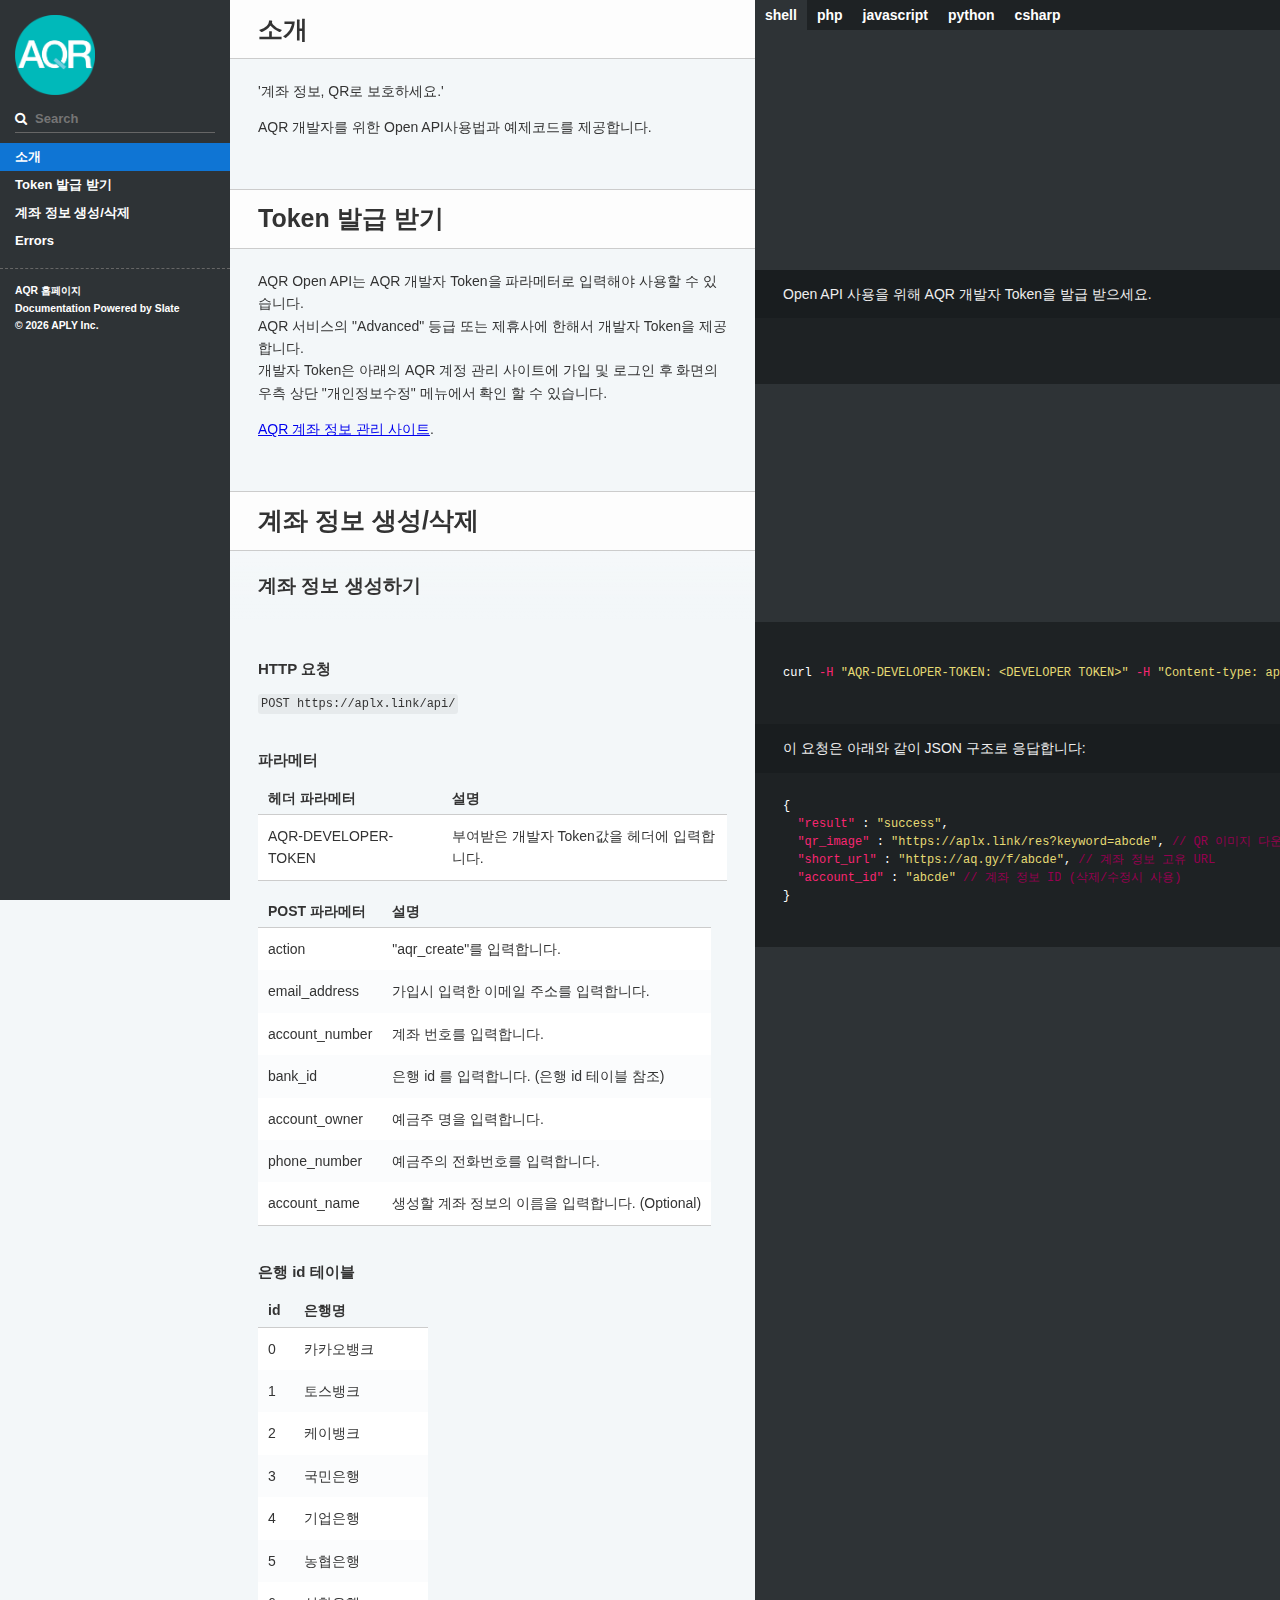
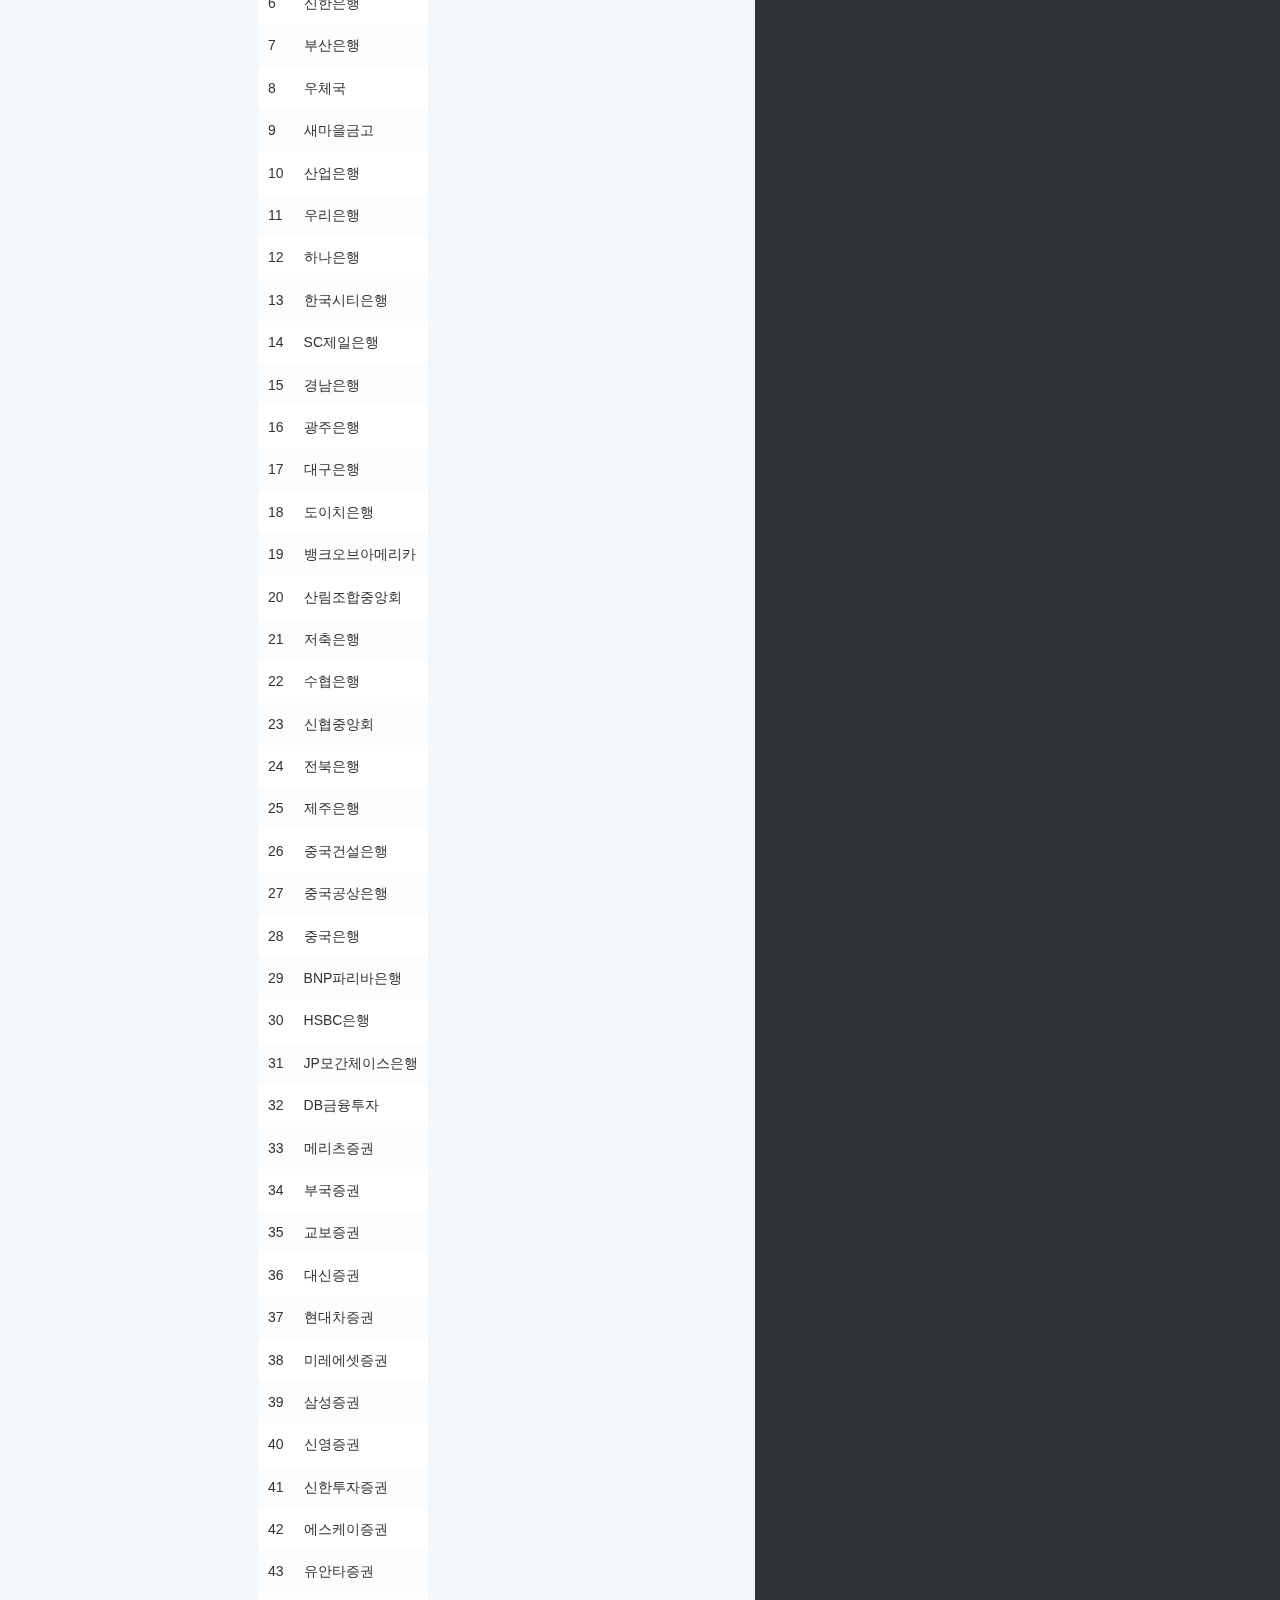
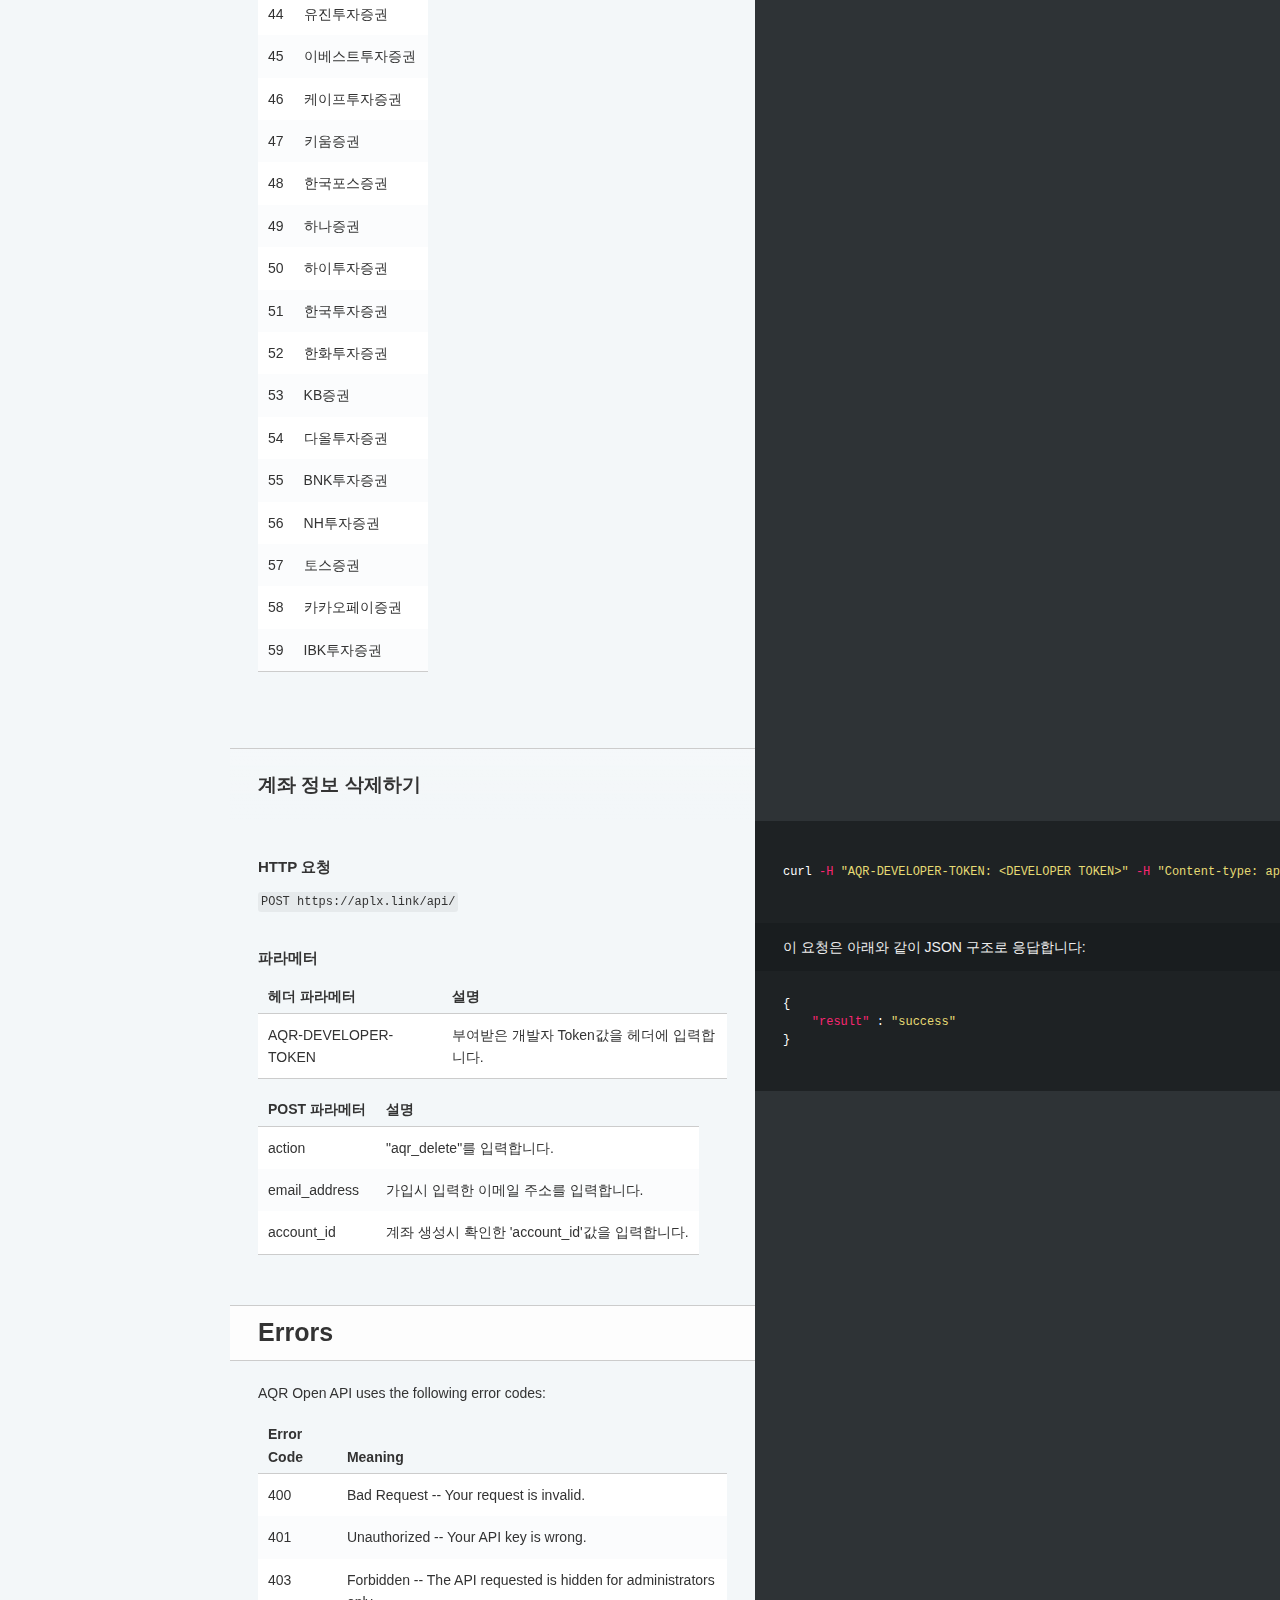
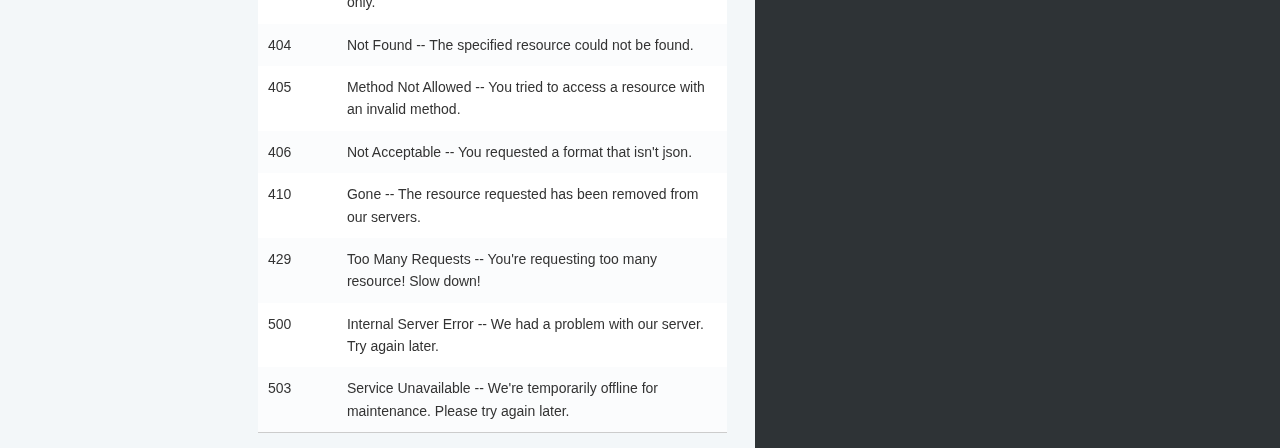
==== commit 79ff3b28: "api 설명 수정" ====
--- a/apis/index.html
+++ b/apis/index.html
@@ -366,6 +366,7 @@
 </blockquote>
 
 <p>AQR Open API는 AQR 개발자 Token을 파라메터로 입력해야 사용할 수 있습니다.<br>
+AQR 서비스의 &quot;Advanced&quot; 등급 또는 제휴사에 한해서 개발자 Token을 제공합니다.<br>
 개발자 Token은 아래의 AQR 계정 관리 사이트에 가입 및 로그인 후 화면의 우측 상단 &quot;개인정보수정&quot; 메뉴에서 확인 할 수 있습니다.</p>
 
 <p><a href="https://aplx.link/manager">AQR 계좌 정보 관리 사이트</a>.</p>
@@ -454,6 +455,7 @@
        <span class="n">content</span> <span class="p">+=</span> <span class="s">"&amp;account_name="</span> <span class="p">+</span> <span class="n">Uri</span><span class="p">.</span><span class="nf">EscapeDataString</span><span class="p">(</span><span class="s">"&lt;ACCOUNT NAME&gt;"</span><span class="p">);</span>
        <span class="n">content</span> <span class="p">+=</span> <span class="s">"&amp;action="</span> <span class="p">+</span> <span class="n">Uri</span><span class="p">.</span><span class="nf">EscapeDataString</span><span class="p">(</span><span class="s">"aqr_create"</span><span class="p">);</span>
 
+   <span class="kt">var</span> <span class="n">url</span> <span class="p">=</span> <span class="s">"https://aplx.link/api/"</span><span class="p">;</span>
    <span class="kt">byte</span><span class="p">[]</span> <span class="n">data</span> <span class="p">=</span> <span class="n">Encoding</span><span class="p">.</span><span class="n">UTF8</span><span class="p">.</span><span class="nf">GetBytes</span><span class="p">(</span><span class="n">content</span><span class="p">);</span>
    <span class="n">WebRequest</span> <span class="n">request</span> <span class="p">=</span> <span class="n">WebRequest</span><span class="p">.</span><span class="nf">Create</span><span class="p">(</span><span class="n">url</span><span class="p">);</span>
    <span class="n">request</span><span class="p">.</span><span class="n">Method</span> <span class="p">=</span> <span class="s">"POST"</span><span class="p">;</span>
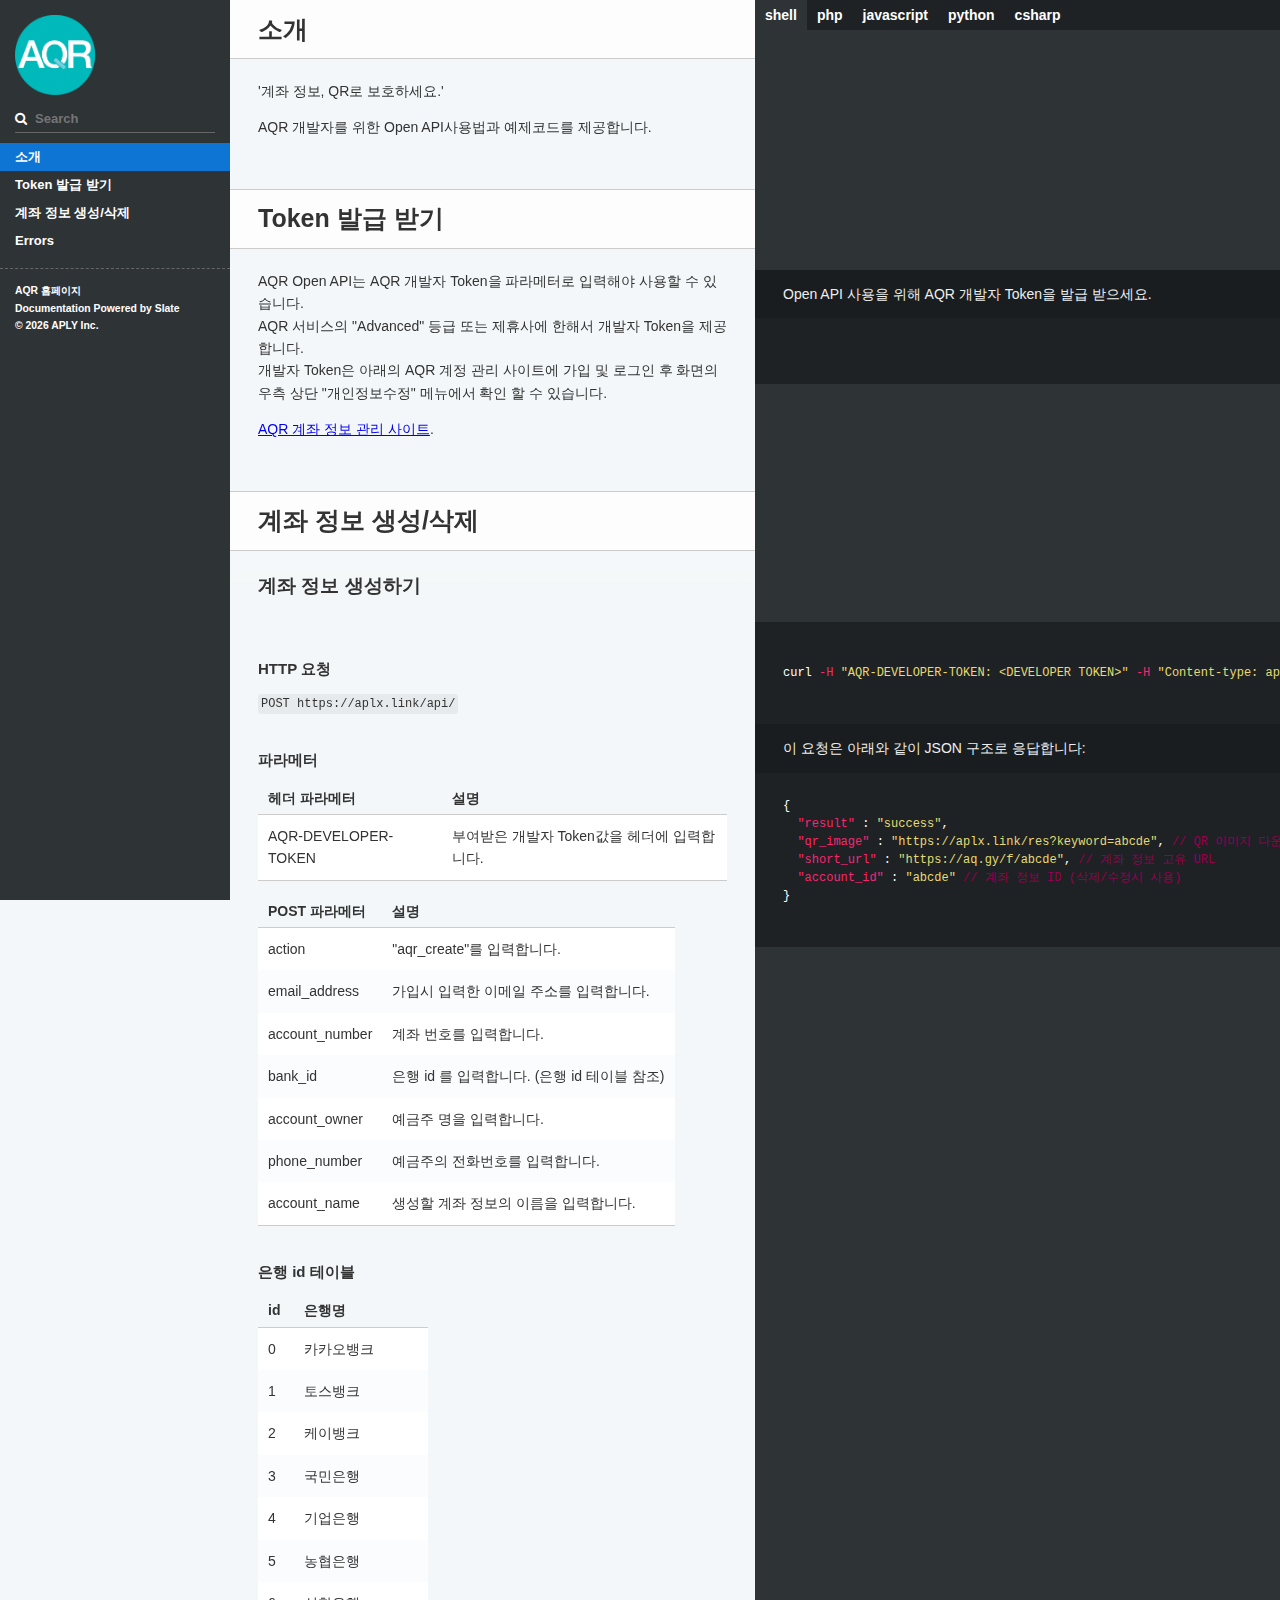
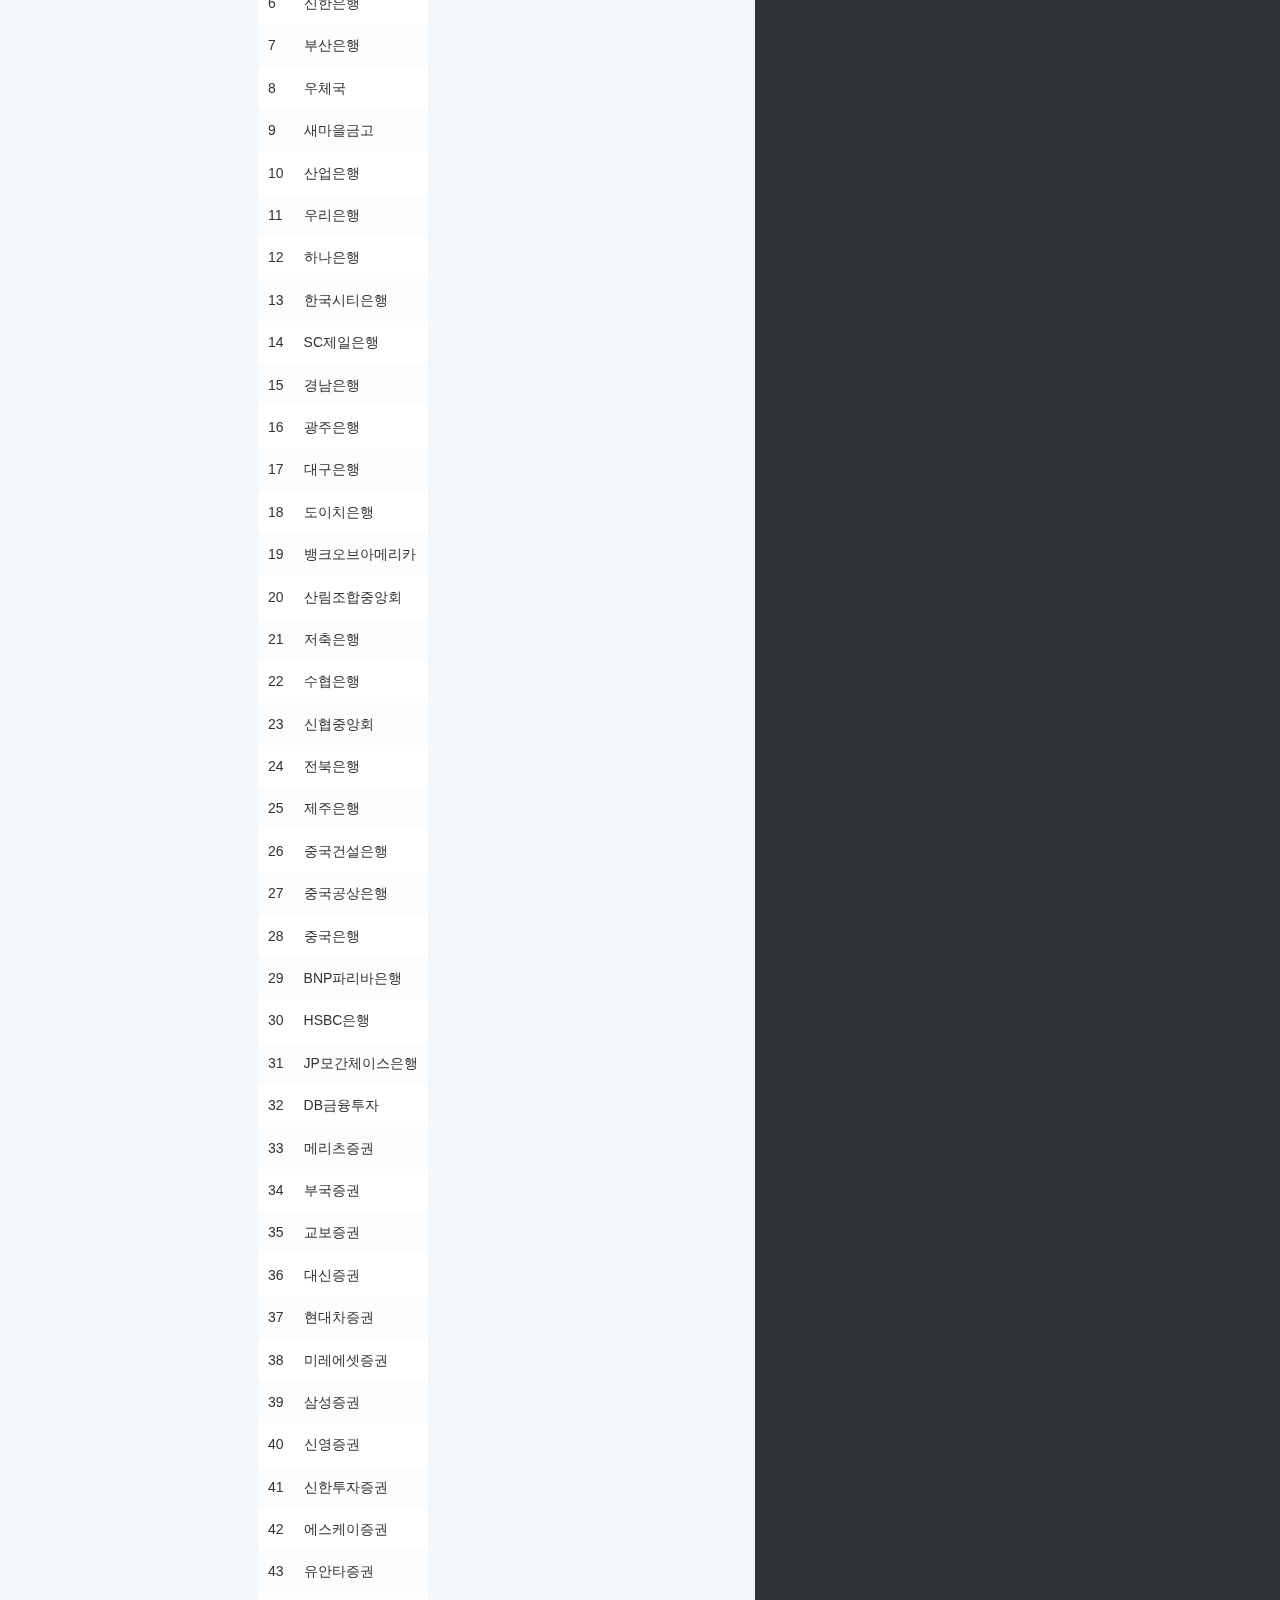
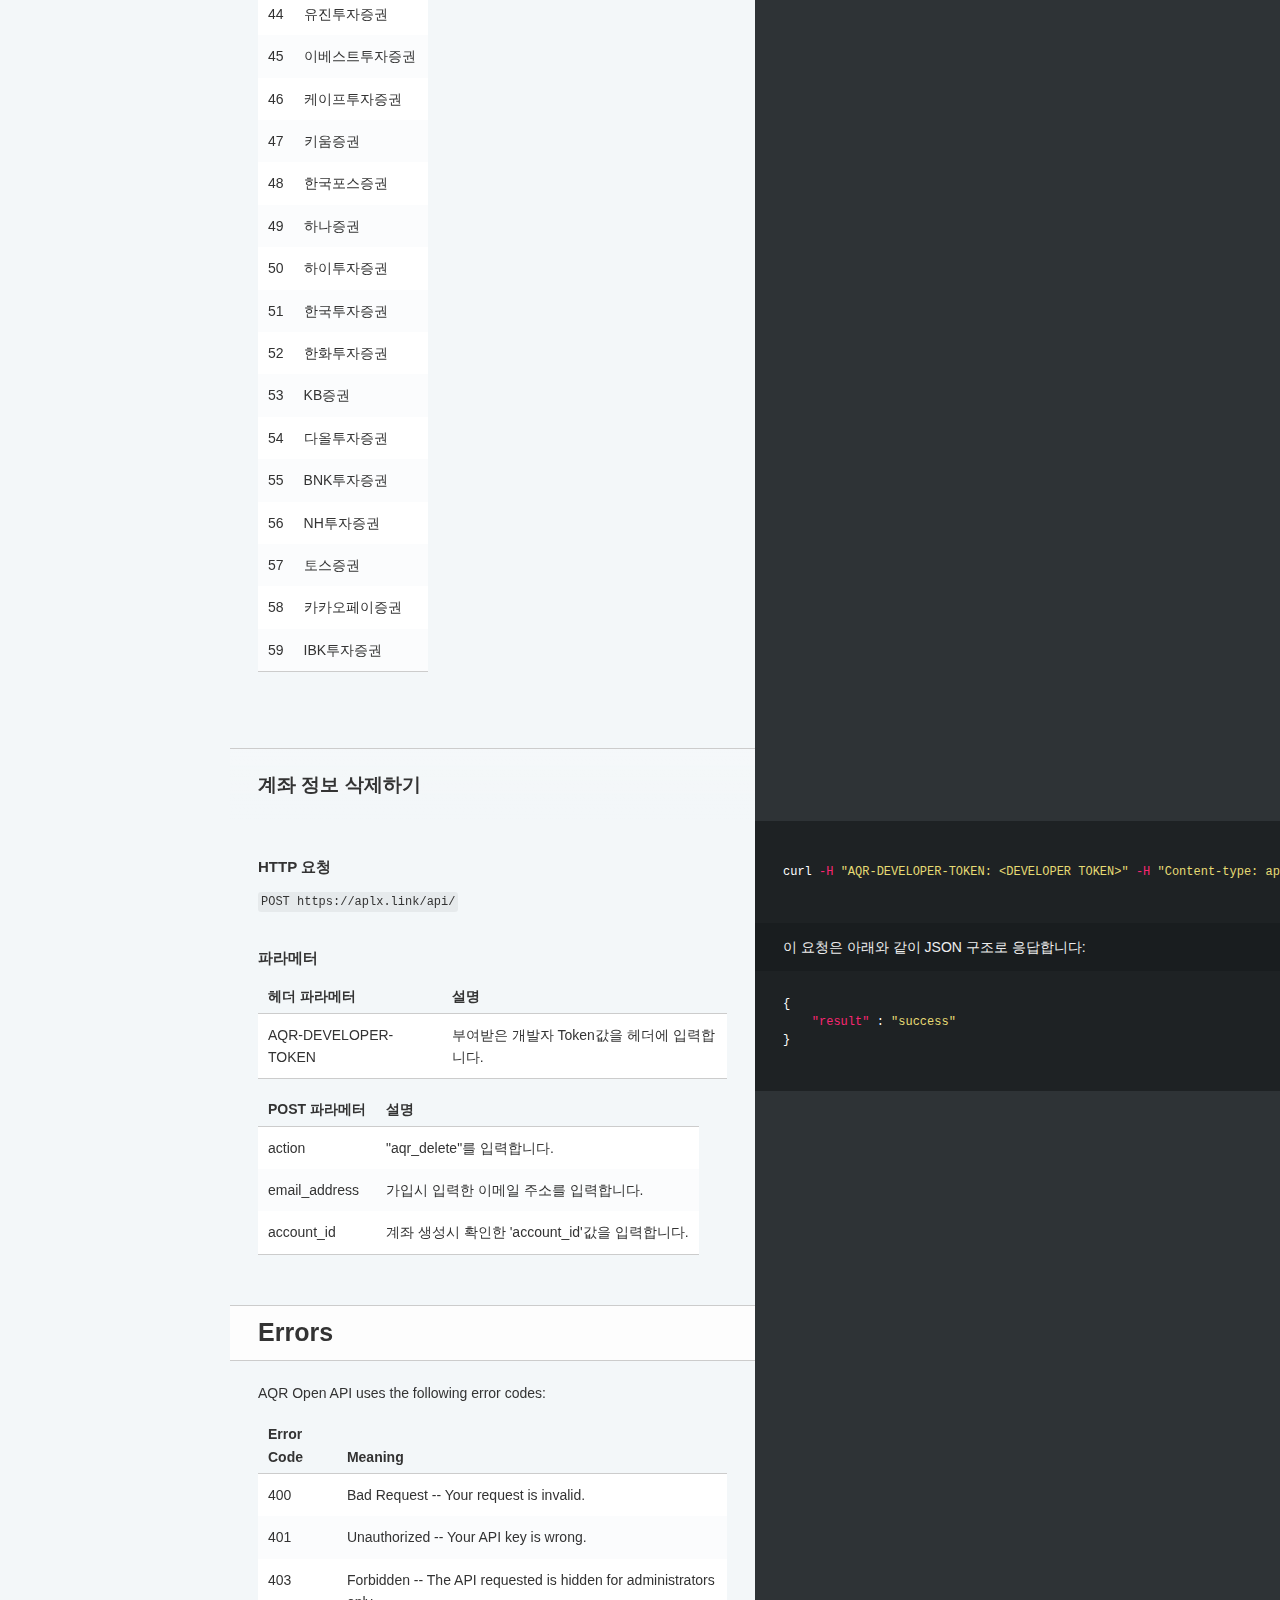
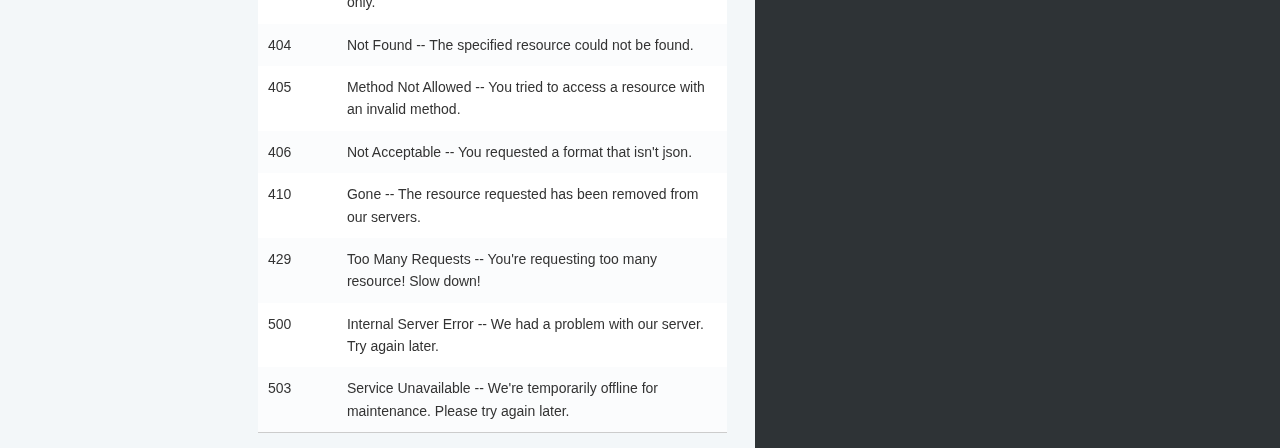
==== commit 2069dcbd: "api 설명 오류 수정" ====
--- a/apis/index.html
+++ b/apis/index.html
@@ -295,7 +295,7 @@
     <link href="stylesheets/print-953e3353.css" rel="stylesheet" media="print" />
       <script src="javascripts/all-b12a2749.js"></script>
 
-    <link href="images/favicon-f10a1895.ico" rel="icon" type="image/ico" />
+    <link href="images/favicon-5931b2b3.ico" rel="icon" type="image/ico" />
   </head>
 
   <body class="index" data-languages="[&quot;shell&quot;,&quot;php&quot;,&quot;javascript&quot;,&quot;python&quot;,&quot;csharp&quot;]">
@@ -306,7 +306,7 @@
       </span>
     </a>
     <div class="toc-wrapper">
-      <img src="images/logo-a0830f91.png" class="logo" alt="" />
+      <img src="images/logo-45083ab8.png" class="logo" alt="" />
         <div class="lang-selector">
               <a href="#" data-language-name="shell">shell</a>
               <a href="#" data-language-name="php">php</a>
@@ -535,7 +535,7 @@
 </tr>
 <tr>
 <td>account_name</td>
-<td>생성할 계좌 정보의 이름을 입력합니다. (Optional)</td>
+<td>생성할 계좌 정보의 이름을 입력합니다.</td>
 </tr>
 </tbody></table>
 <h3 id='id'>은행 id 테이블</h3>
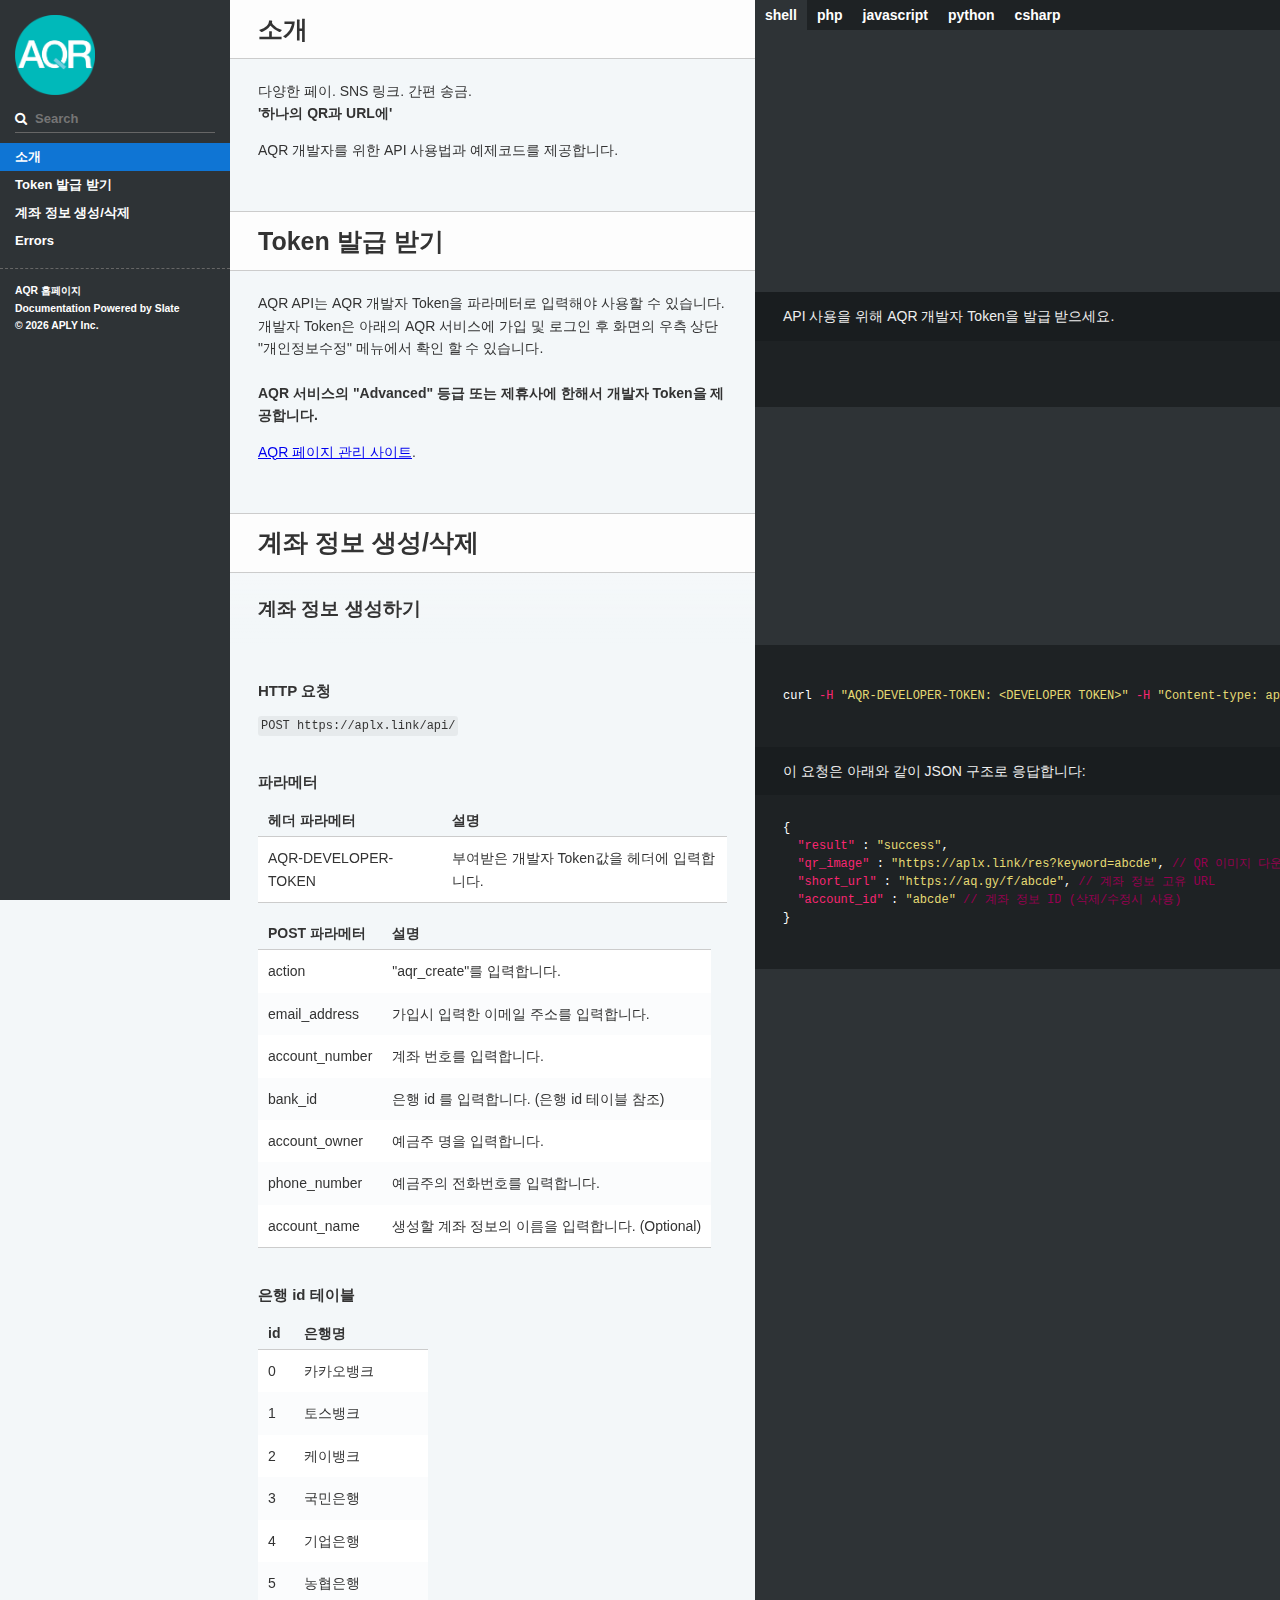
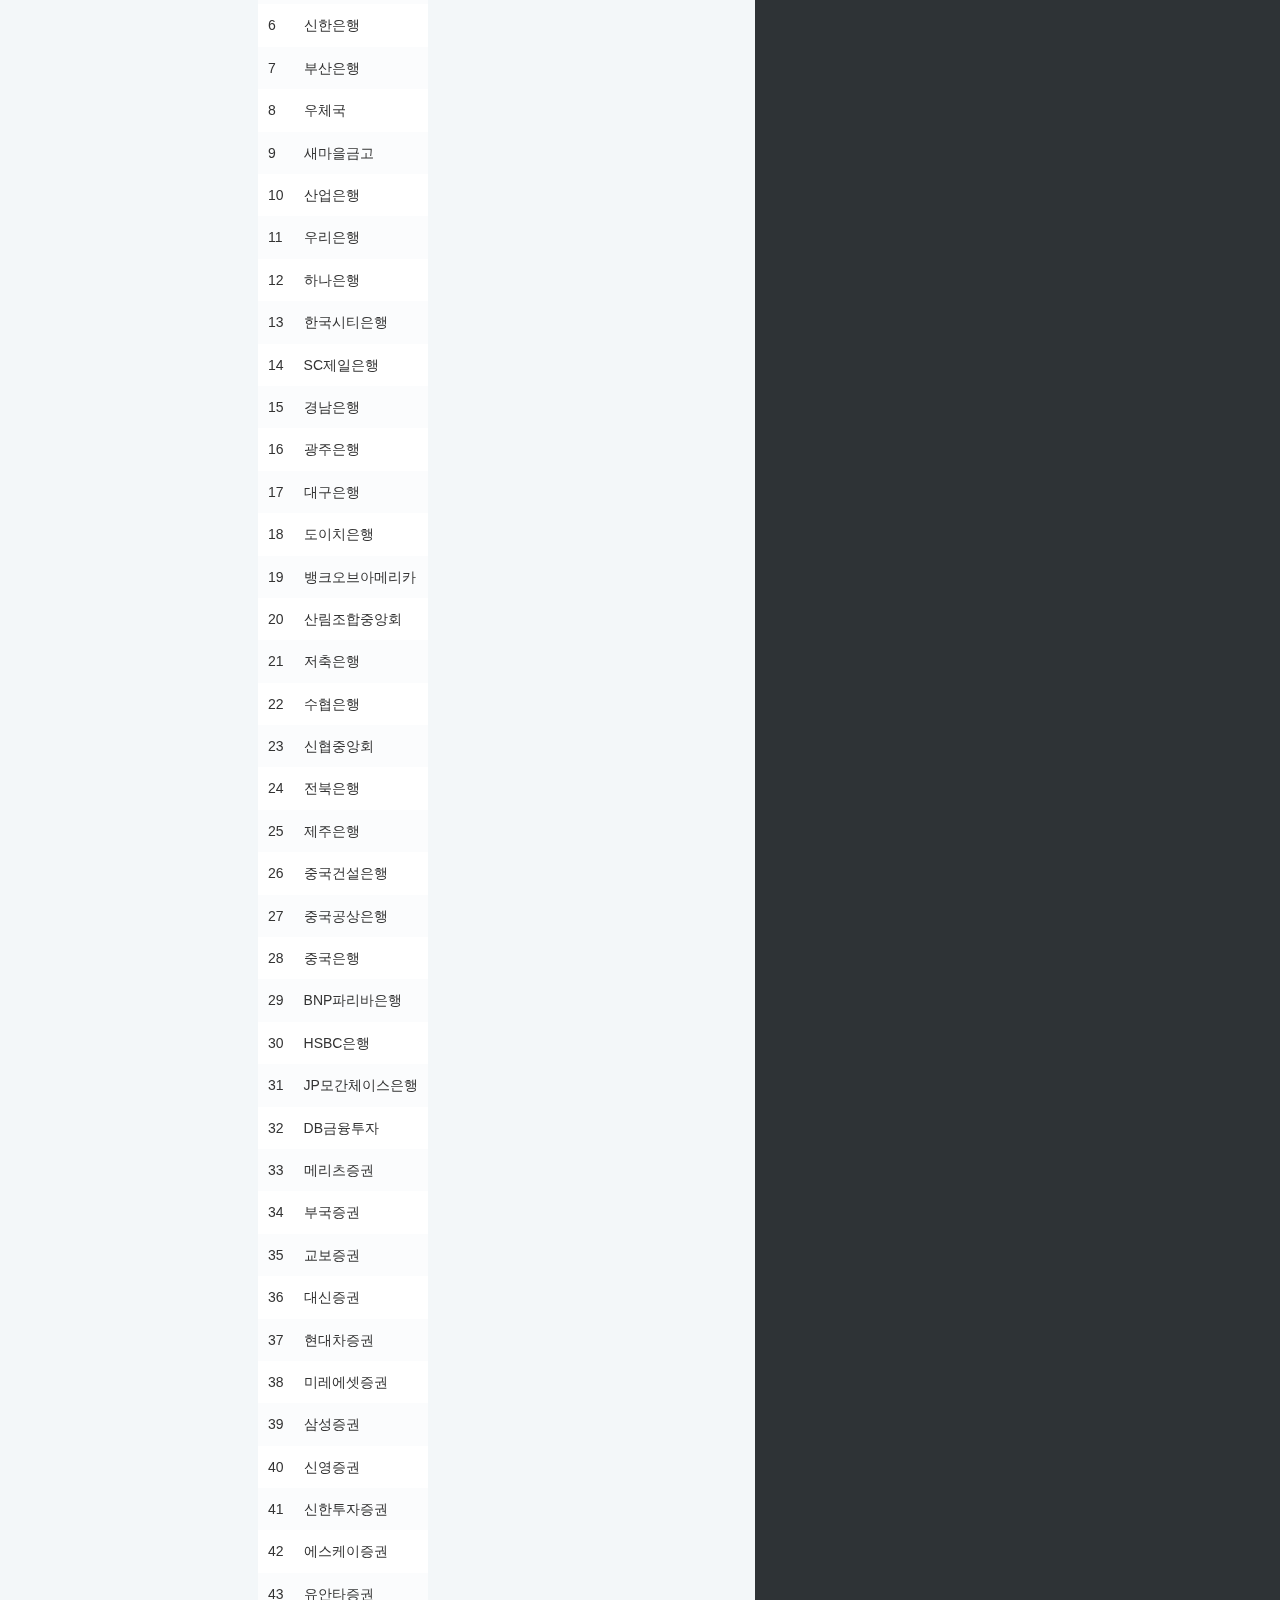
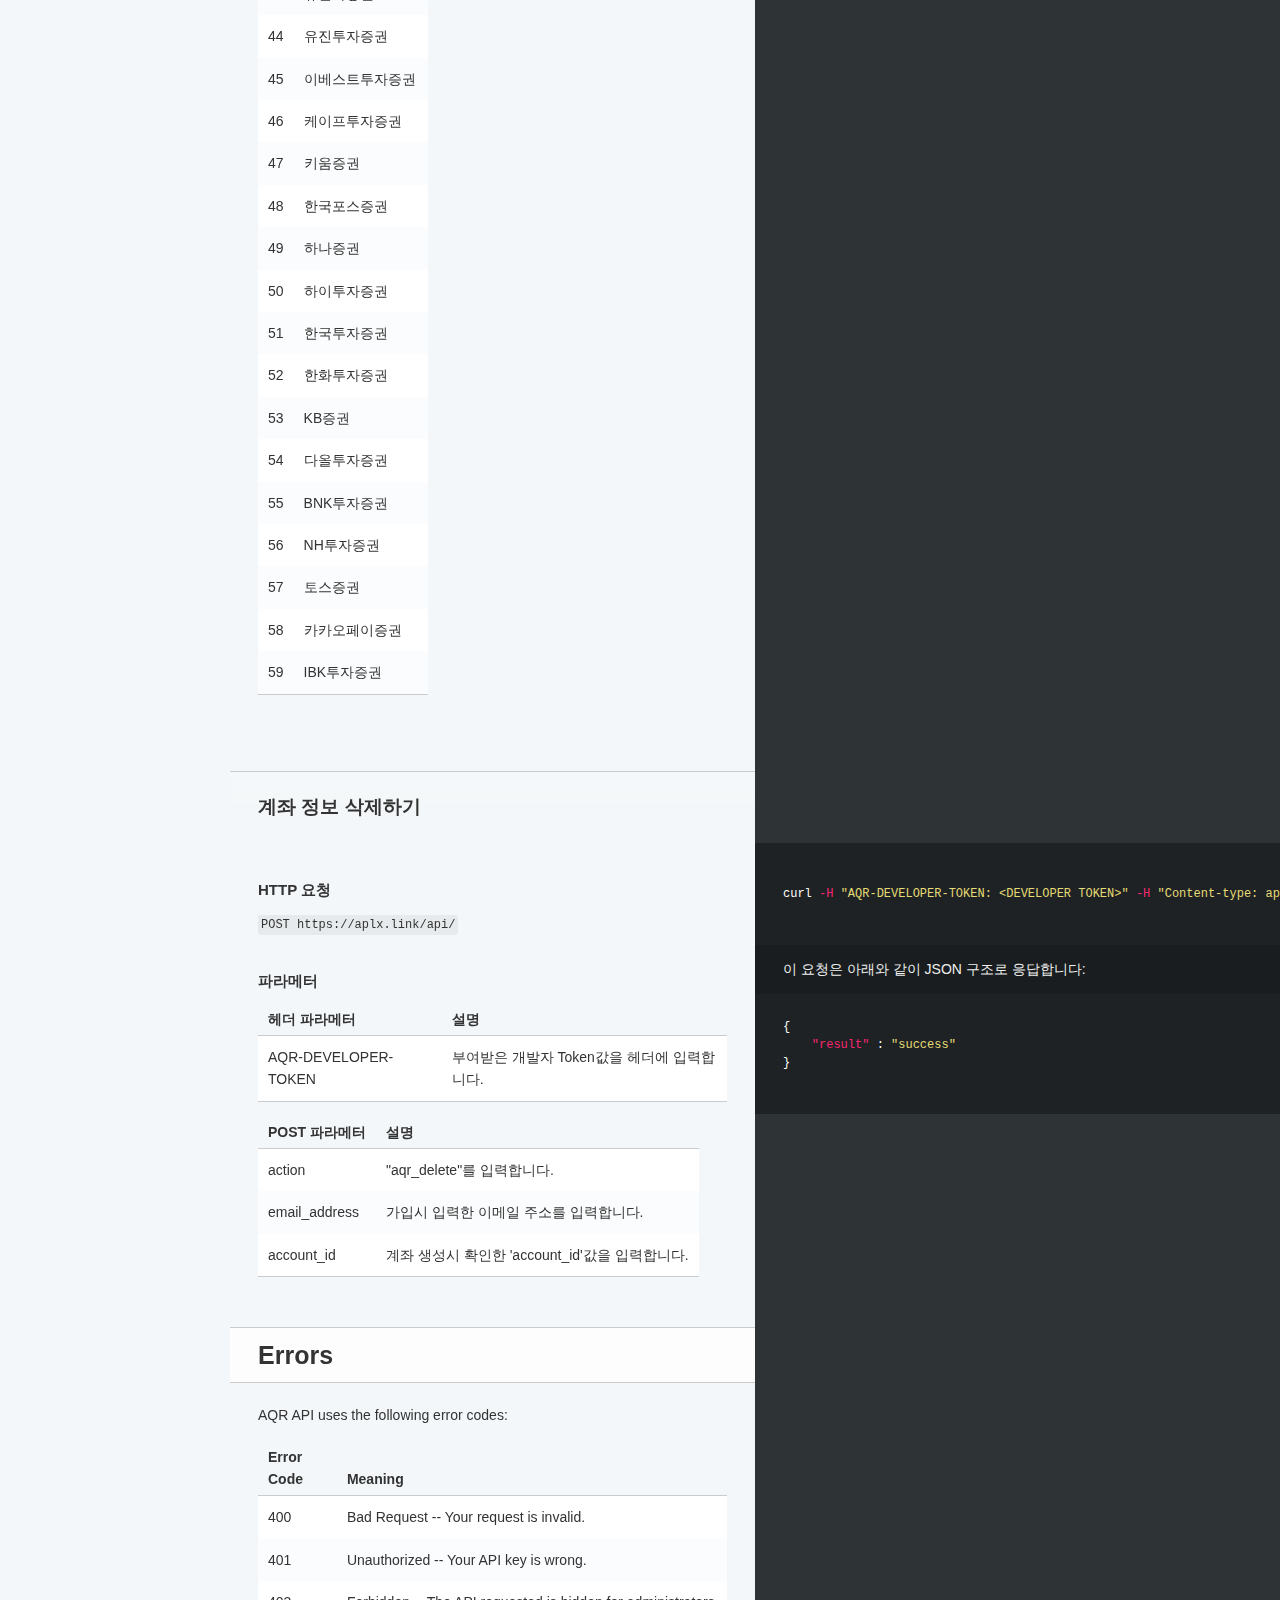
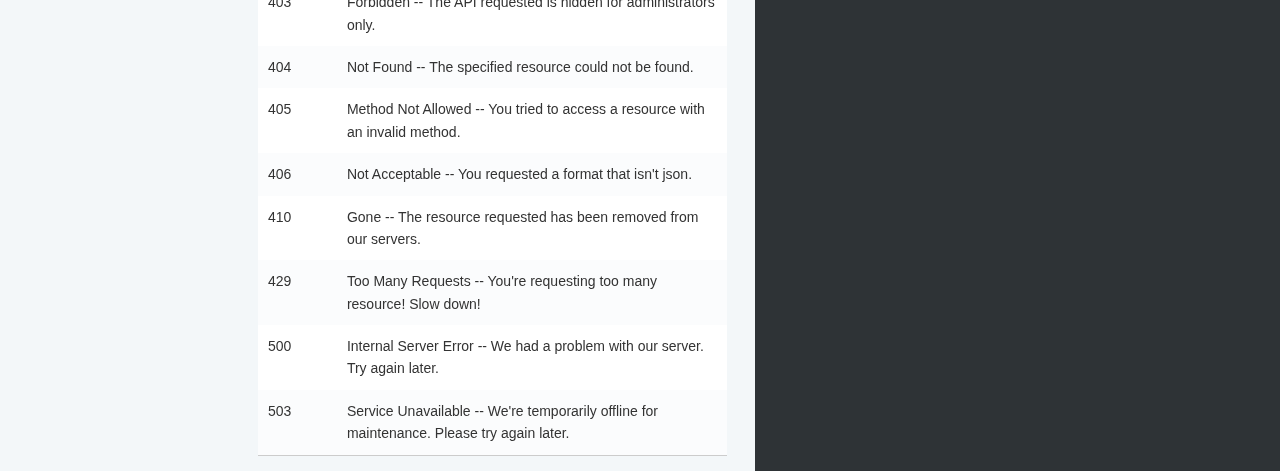
==== commit dae09326: "API 설명 수정" ====
--- a/apis/index.html
+++ b/apis/index.html
@@ -14,7 +14,7 @@
     <meta charset="utf-8">
     <meta content="IE=edge,chrome=1" http-equiv="X-UA-Compatible">
     <meta name="viewport" content="width=device-width, initial-scale=1, maximum-scale=1">
-    <title>AQR Open API Reference | AQR 오픈 API</title>
+    <title>AQR API Reference | AQR API</title>
 
     <style media="screen">
       .highlight table td { padding: 5px; }
@@ -295,7 +295,7 @@
     <link href="stylesheets/print-953e3353.css" rel="stylesheet" media="print" />
       <script src="javascripts/all-b12a2749.js"></script>
 
-    <link href="images/favicon-5931b2b3.ico" rel="icon" type="image/ico" />
+    <link href="images/favicon-f10a1895.ico" rel="icon" type="image/ico" />
   </head>
 
   <body class="index" data-languages="[&quot;shell&quot;,&quot;php&quot;,&quot;javascript&quot;,&quot;python&quot;,&quot;csharp&quot;]">
@@ -306,7 +306,7 @@
       </span>
     </a>
     <div class="toc-wrapper">
-      <img src="images/logo-45083ab8.png" class="logo" alt="" />
+      <img src="images/logo-a0830f91.png" class="logo" alt="" />
         <div class="lang-selector">
               <a href="#" data-language-name="shell">shell</a>
               <a href="#" data-language-name="php">php</a>
@@ -350,12 +350,12 @@
       <div class="dark-box"></div>
       <div class="content">
         <h1 id='fa255f0ccc'>소개</h1>
-<p>&#39;계좌 정보, QR로 보호하세요.&#39;</p>
-
-<p>AQR 개발자를 위한 Open API사용법과 예제코드를 제공합니다.</p>
+<p>다양한 페이. SNS 링크. 간편 송금.<br><b>&#39;하나의 QR과 URL에&#39;</b></p>
+
+<p>AQR 개발자를 위한 API 사용법과 예제코드를 제공합니다.</p>
 <h1 id='token'>Token 발급 받기</h1>
 <blockquote>
-<p>Open API 사용을 위해 AQR 개발자 Token을 발급 받으세요.</p>
+<p>API 사용을 위해 AQR 개발자 Token을 발급 받으세요.</p>
 </blockquote>
 <div class="highlight"><pre class="highlight shell tab-shell"><code>
 </code></pre></div><div class="highlight"><pre class="highlight php tab-php"><code>
@@ -365,11 +365,13 @@
 <blockquote>
 </blockquote>
 
-<p>AQR Open API는 AQR 개발자 Token을 파라메터로 입력해야 사용할 수 있습니다.<br>
-AQR 서비스의 &quot;Advanced&quot; 등급 또는 제휴사에 한해서 개발자 Token을 제공합니다.<br>
-개발자 Token은 아래의 AQR 계정 관리 사이트에 가입 및 로그인 후 화면의 우측 상단 &quot;개인정보수정&quot; 메뉴에서 확인 할 수 있습니다.</p>
-
-<p><a href="https://aplx.link/manager">AQR 계좌 정보 관리 사이트</a>.</p>
+<p>AQR API는 AQR 개발자 Token을 파라메터로 입력해야 사용할 수 있습니다.<br>
+개발자 Token은 아래의 AQR 서비스에 가입 및 로그인 후 화면의 우측 상단 &quot;개인정보수정&quot; 메뉴에서 확인 할 수 있습니다.<br>
+<br>
+<b>AQR 서비스의 "Advanced" 등급 또는 제휴사에 한해서 개발자 Token을 제공합니다.</b><br>
+</p>
+
+<p><a href="https://aplx.link/manager">AQR 페이지 관리 사이트</a>.</p>
 <h1 id='20db1de88c'>계좌 정보 생성/삭제</h1><h2 id='e509655454'>계좌 정보 생성하기</h2><div class="highlight"><pre class="highlight shell tab-shell"><code>
 curl <span class="nt">-H</span> <span class="s2">"AQR-DEVELOPER-TOKEN: &lt;DEVELOPER TOKEN&gt;"</span> <span class="nt">-H</span> <span class="s2">"Content-type: application/x-www-form-urlencoded"</span> <span class="nt">-X</span> POST <span class="nt">-d</span> <span class="s1">'email_address=&lt;EMAILID&gt;&amp;account_number=1234567894321&amp;bank_id=1&amp;account_owner=&lt;OWNER NAME&gt;&amp;phone_number=01012341234&amp;account_name=&lt;ACCOUNT NAME&gt;&amp;action=aqr_create'</span> https://aplx.link/api/
 
@@ -455,7 +457,6 @@
        <span class="n">content</span> <span class="p">+=</span> <span class="s">"&amp;account_name="</span> <span class="p">+</span> <span class="n">Uri</span><span class="p">.</span><span class="nf">EscapeDataString</span><span class="p">(</span><span class="s">"&lt;ACCOUNT NAME&gt;"</span><span class="p">);</span>
        <span class="n">content</span> <span class="p">+=</span> <span class="s">"&amp;action="</span> <span class="p">+</span> <span class="n">Uri</span><span class="p">.</span><span class="nf">EscapeDataString</span><span class="p">(</span><span class="s">"aqr_create"</span><span class="p">);</span>
 
-   <span class="kt">var</span> <span class="n">url</span> <span class="p">=</span> <span class="s">"https://aplx.link/api/"</span><span class="p">;</span>
    <span class="kt">byte</span><span class="p">[]</span> <span class="n">data</span> <span class="p">=</span> <span class="n">Encoding</span><span class="p">.</span><span class="n">UTF8</span><span class="p">.</span><span class="nf">GetBytes</span><span class="p">(</span><span class="n">content</span><span class="p">);</span>
    <span class="n">WebRequest</span> <span class="n">request</span> <span class="p">=</span> <span class="n">WebRequest</span><span class="p">.</span><span class="nf">Create</span><span class="p">(</span><span class="n">url</span><span class="p">);</span>
    <span class="n">request</span><span class="p">.</span><span class="n">Method</span> <span class="p">=</span> <span class="s">"POST"</span><span class="p">;</span>
@@ -535,7 +536,7 @@
 </tr>
 <tr>
 <td>account_name</td>
-<td>생성할 계좌 정보의 이름을 입력합니다.</td>
+<td>생성할 계좌 정보의 이름을 입력합니다. (Optional)</td>
 </tr>
 </tbody></table>
 <h3 id='id'>은행 id 테이블</h3>
@@ -921,7 +922,7 @@
 </tr>
 </tbody></table>
 <h1 id='errors'>Errors</h1>
-<p>AQR Open API uses the following error codes:</p>
+<p>AQR API uses the following error codes:</p>
 
 <table><thead>
 <tr>
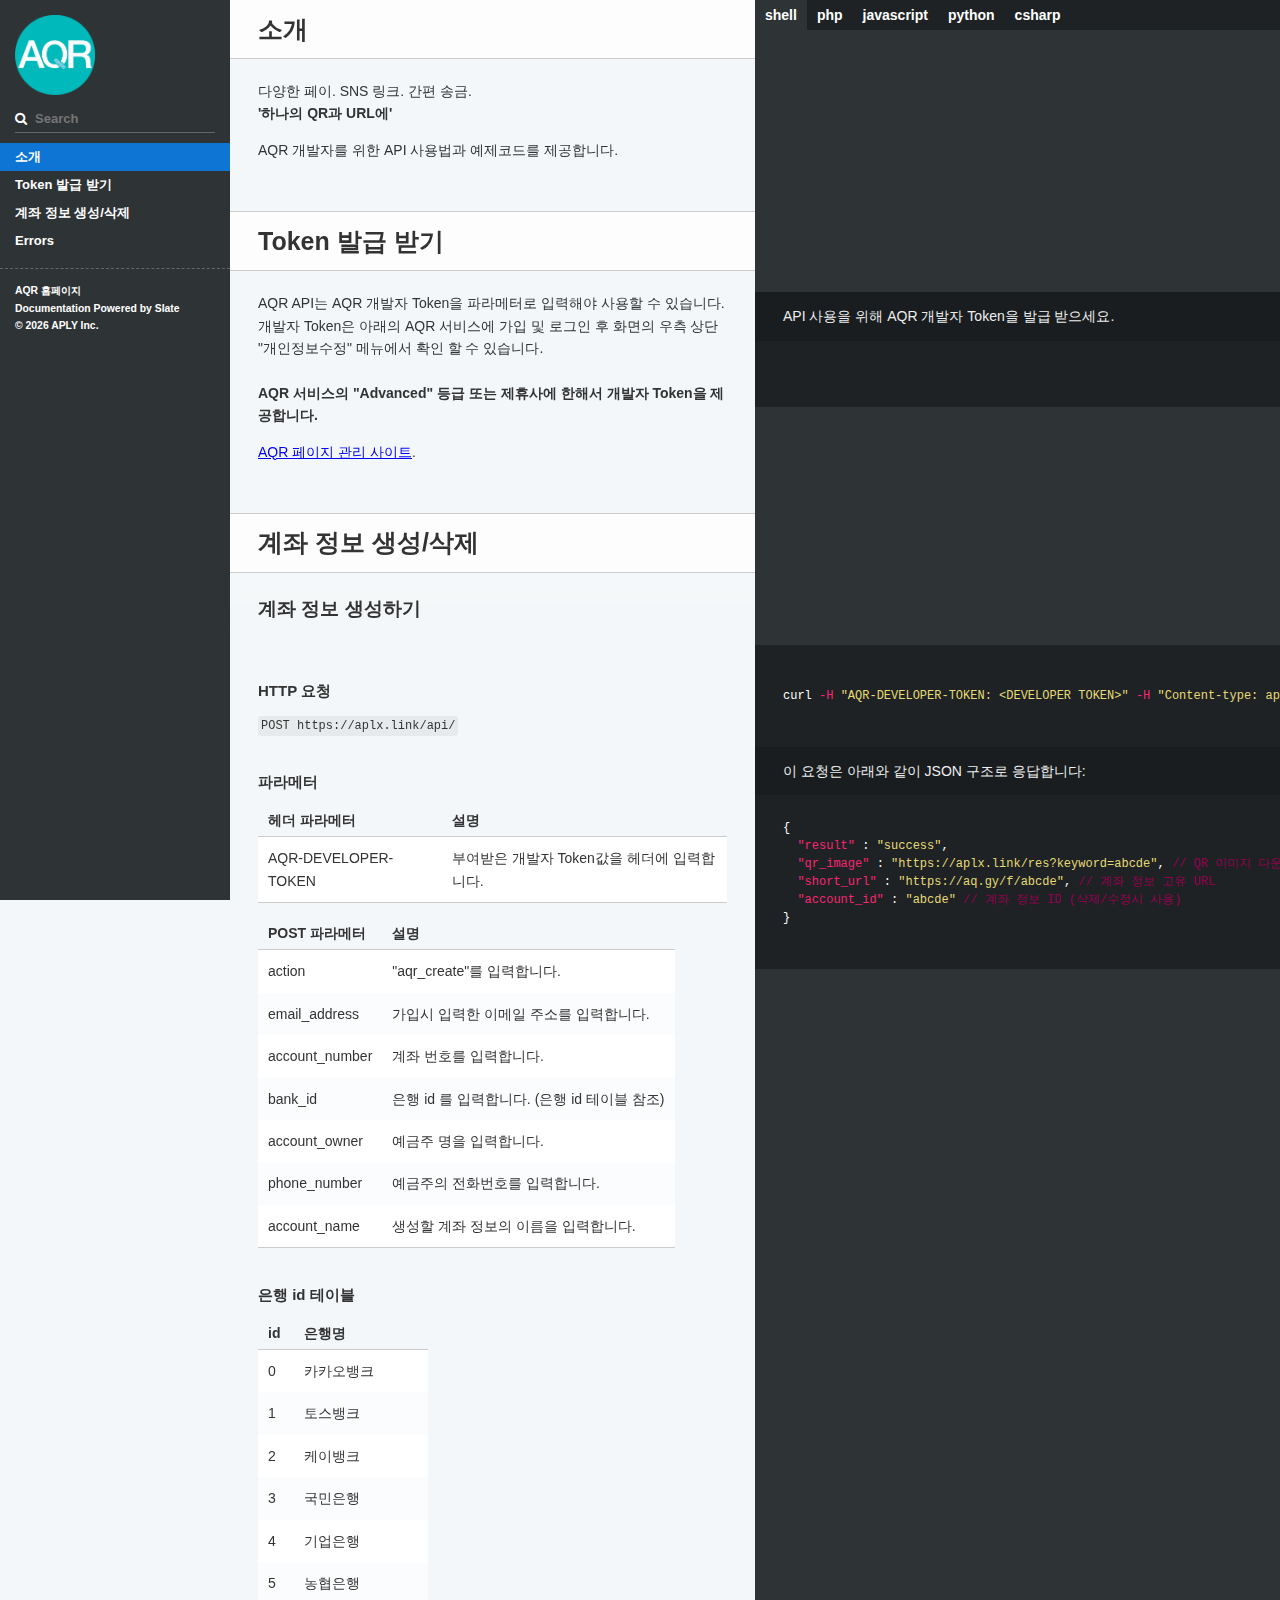
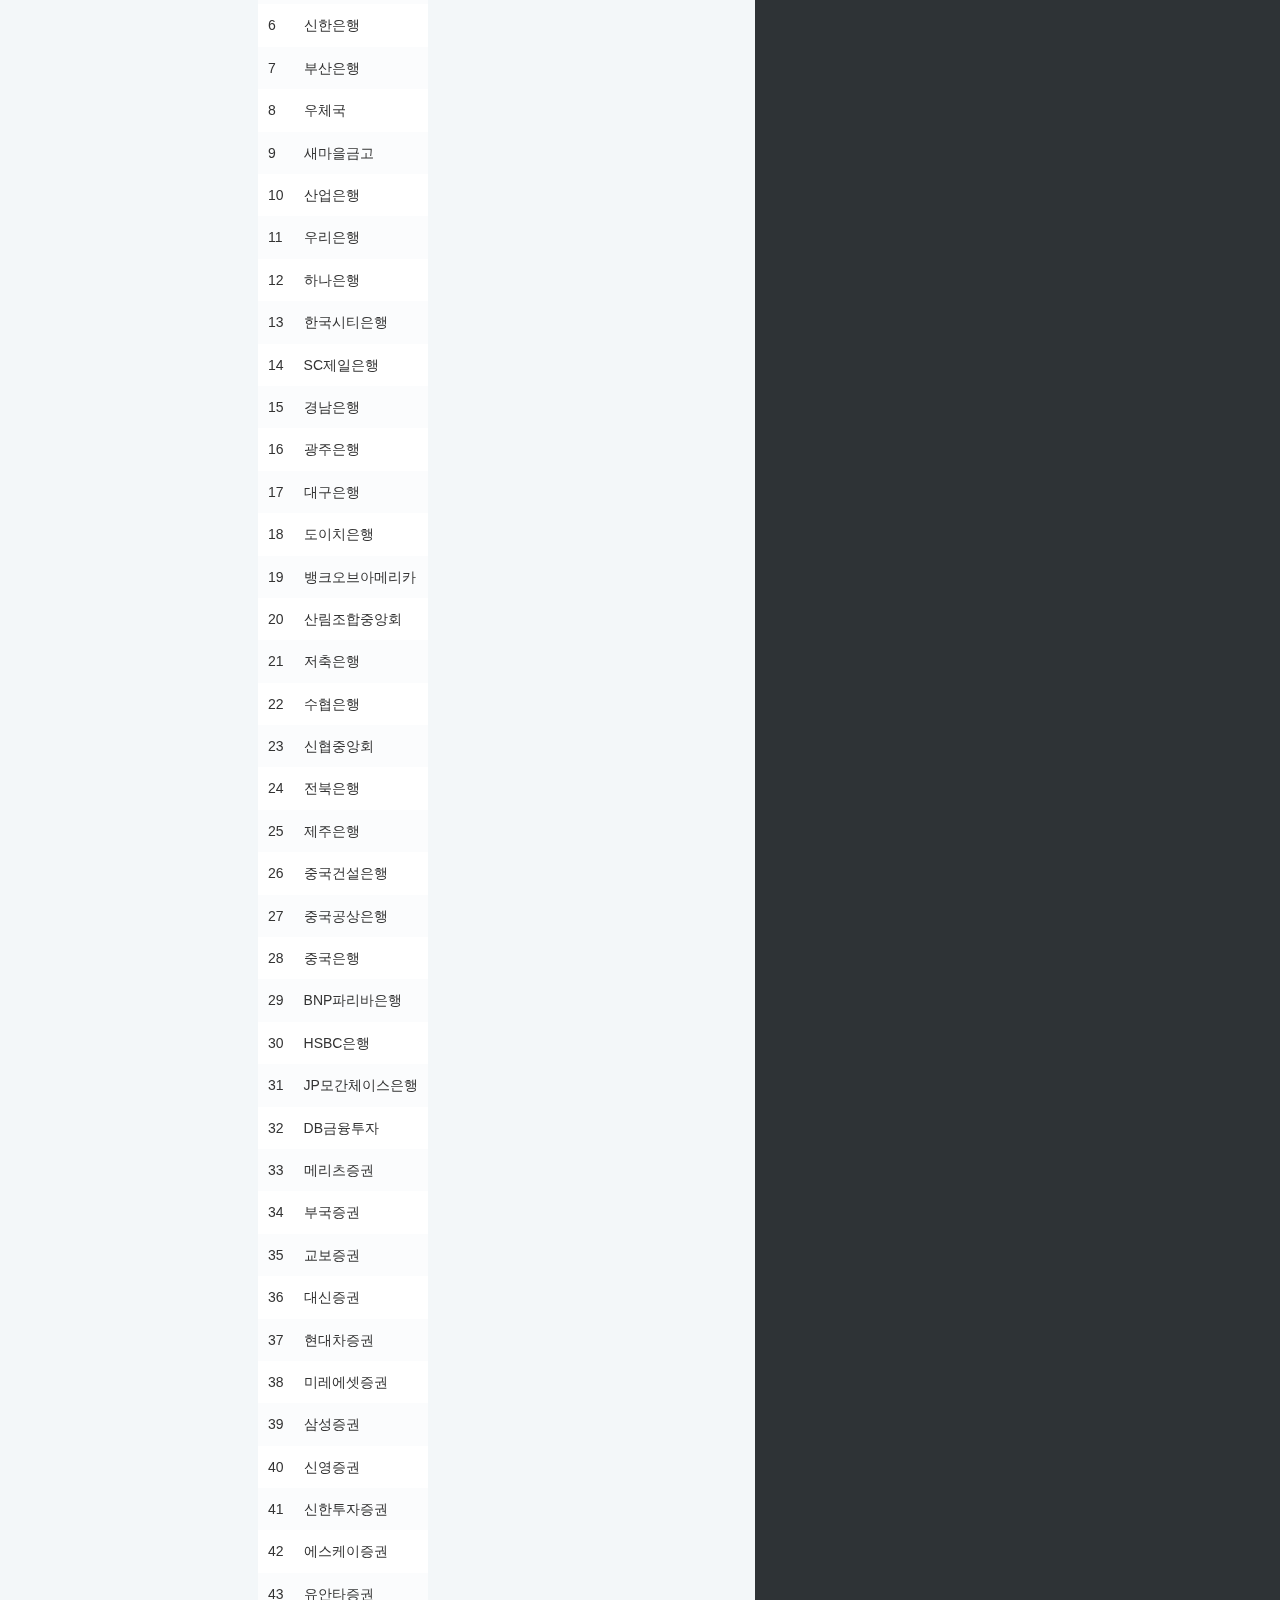
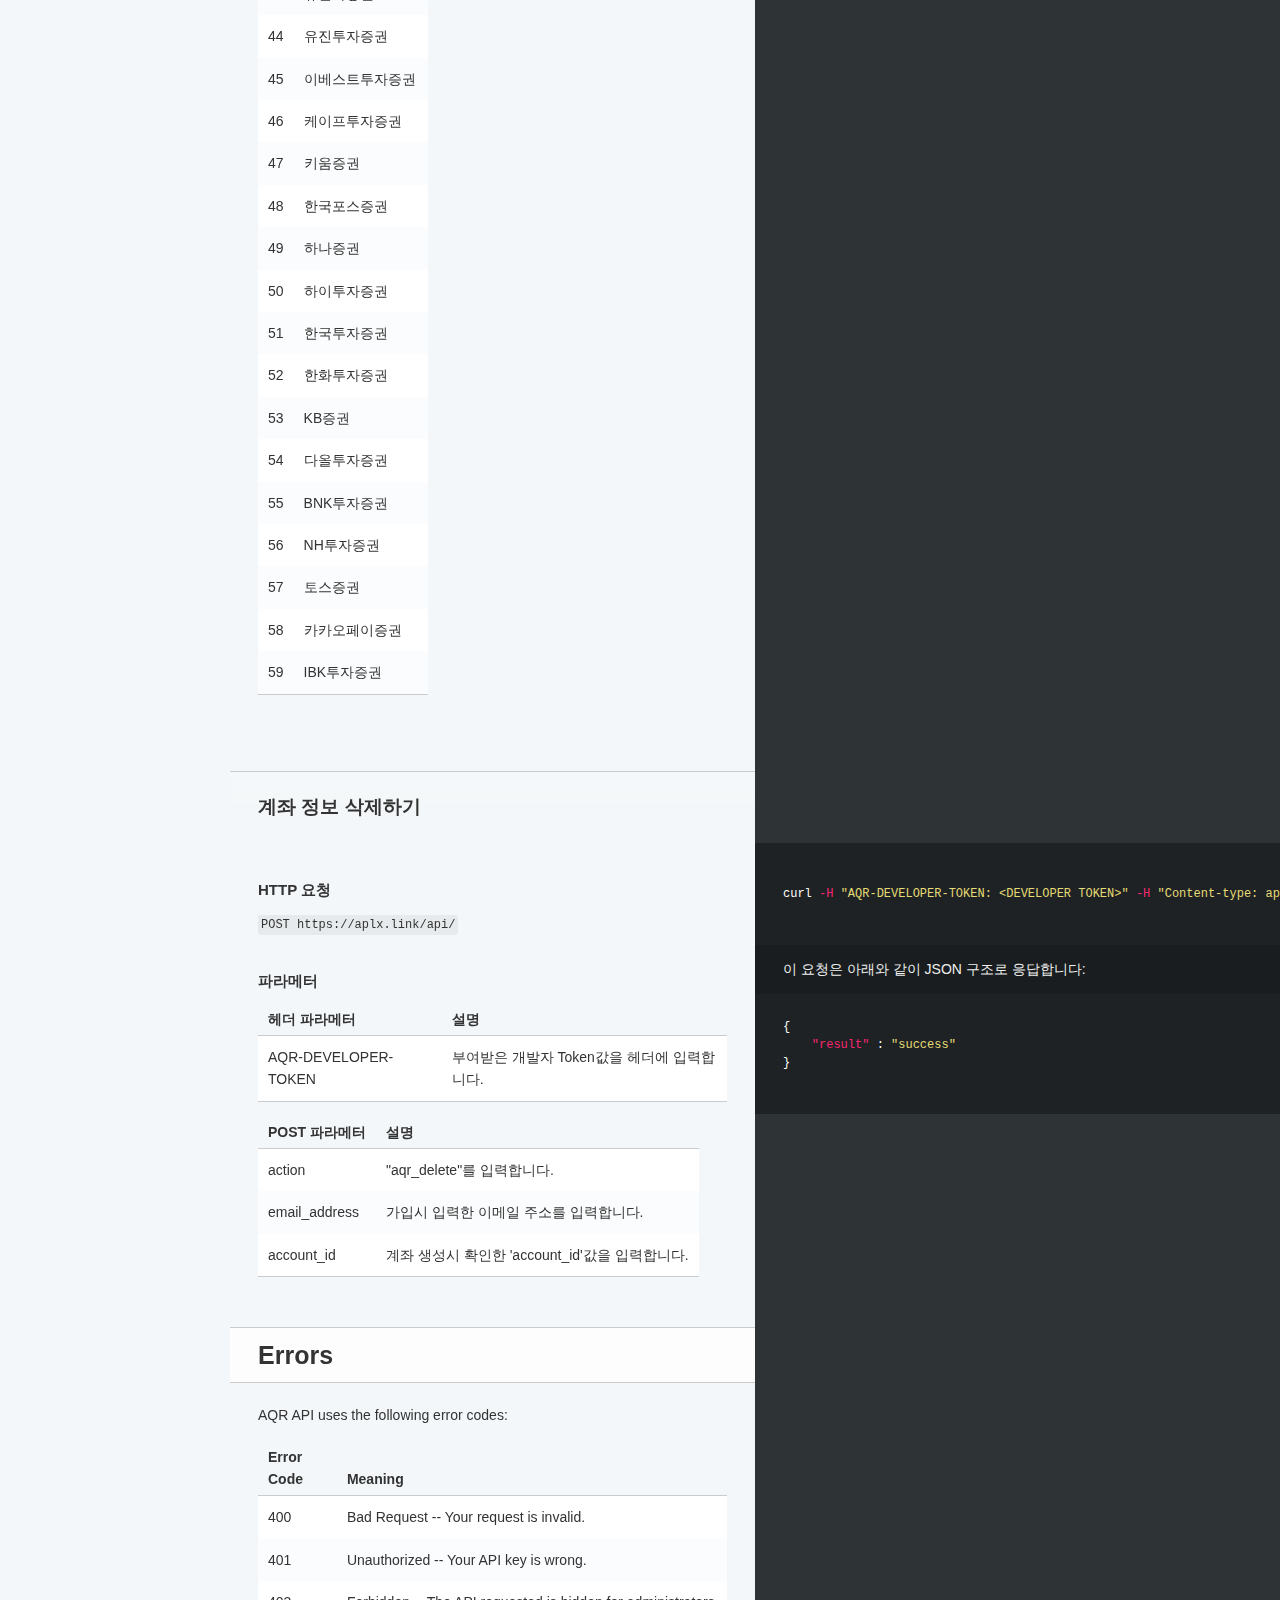
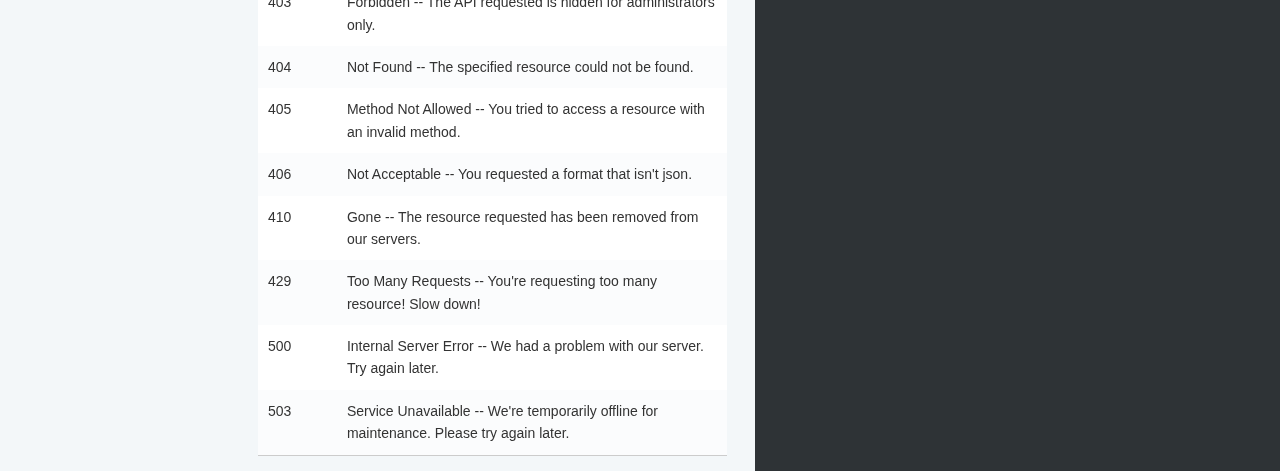
==== commit 8c8133e8: "API 설명 수정" ====
--- a/apis/index.html
+++ b/apis/index.html
@@ -295,7 +295,7 @@
     <link href="stylesheets/print-953e3353.css" rel="stylesheet" media="print" />
       <script src="javascripts/all-b12a2749.js"></script>
 
-    <link href="images/favicon-f10a1895.ico" rel="icon" type="image/ico" />
+    <link href="images/favicon-5931b2b3.ico" rel="icon" type="image/ico" />
   </head>
 
   <body class="index" data-languages="[&quot;shell&quot;,&quot;php&quot;,&quot;javascript&quot;,&quot;python&quot;,&quot;csharp&quot;]">
@@ -306,7 +306,7 @@
       </span>
     </a>
     <div class="toc-wrapper">
-      <img src="images/logo-a0830f91.png" class="logo" alt="" />
+      <img src="images/logo-45083ab8.png" class="logo" alt="" />
         <div class="lang-selector">
               <a href="#" data-language-name="shell">shell</a>
               <a href="#" data-language-name="php">php</a>
@@ -457,6 +457,7 @@
        <span class="n">content</span> <span class="p">+=</span> <span class="s">"&amp;account_name="</span> <span class="p">+</span> <span class="n">Uri</span><span class="p">.</span><span class="nf">EscapeDataString</span><span class="p">(</span><span class="s">"&lt;ACCOUNT NAME&gt;"</span><span class="p">);</span>
        <span class="n">content</span> <span class="p">+=</span> <span class="s">"&amp;action="</span> <span class="p">+</span> <span class="n">Uri</span><span class="p">.</span><span class="nf">EscapeDataString</span><span class="p">(</span><span class="s">"aqr_create"</span><span class="p">);</span>
 
+   <span class="kt">var</span> <span class="n">url</span> <span class="p">=</span> <span class="s">"https://aplx.link/api/"</span><span class="p">;</span>
    <span class="kt">byte</span><span class="p">[]</span> <span class="n">data</span> <span class="p">=</span> <span class="n">Encoding</span><span class="p">.</span><span class="n">UTF8</span><span class="p">.</span><span class="nf">GetBytes</span><span class="p">(</span><span class="n">content</span><span class="p">);</span>
    <span class="n">WebRequest</span> <span class="n">request</span> <span class="p">=</span> <span class="n">WebRequest</span><span class="p">.</span><span class="nf">Create</span><span class="p">(</span><span class="n">url</span><span class="p">);</span>
    <span class="n">request</span><span class="p">.</span><span class="n">Method</span> <span class="p">=</span> <span class="s">"POST"</span><span class="p">;</span>
@@ -536,7 +537,7 @@
 </tr>
 <tr>
 <td>account_name</td>
-<td>생성할 계좌 정보의 이름을 입력합니다. (Optional)</td>
+<td>생성할 계좌 정보의 이름을 입력합니다.</td>
 </tr>
 </tbody></table>
 <h3 id='id'>은행 id 테이블</h3>
